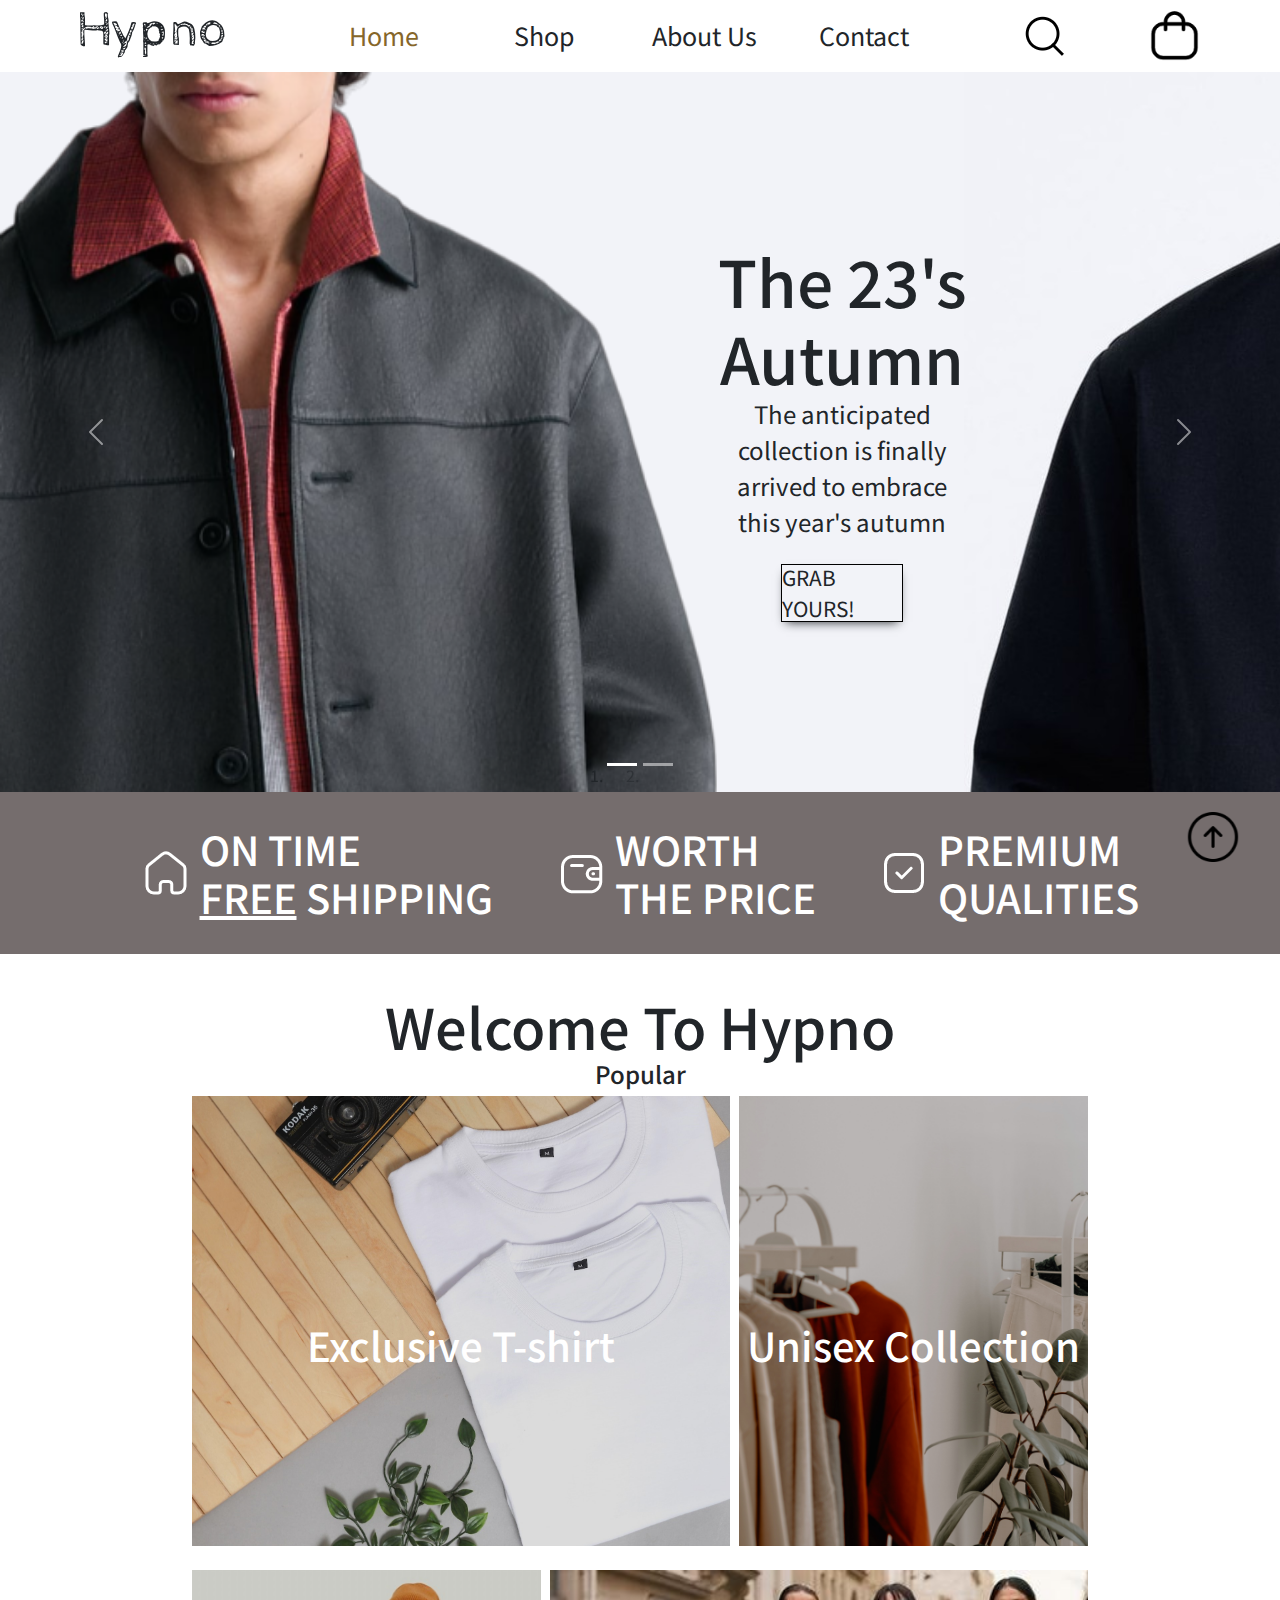
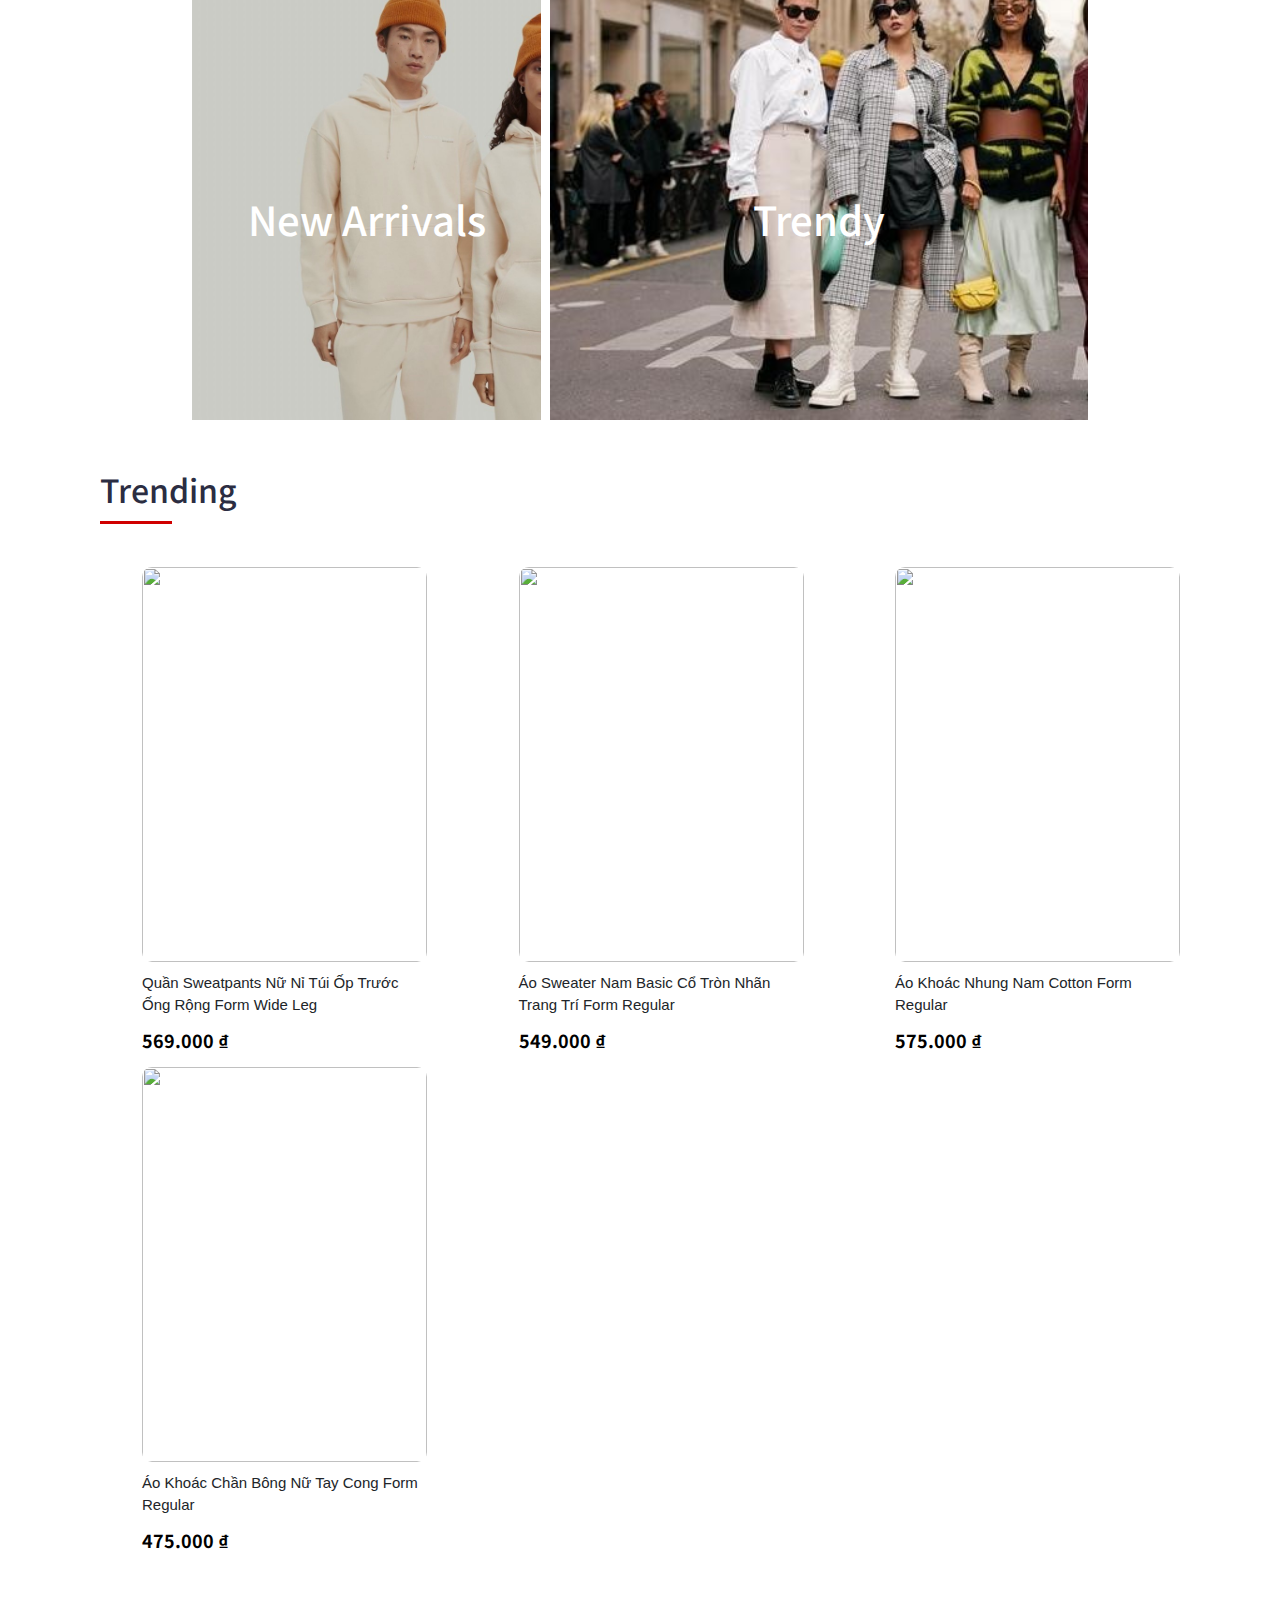
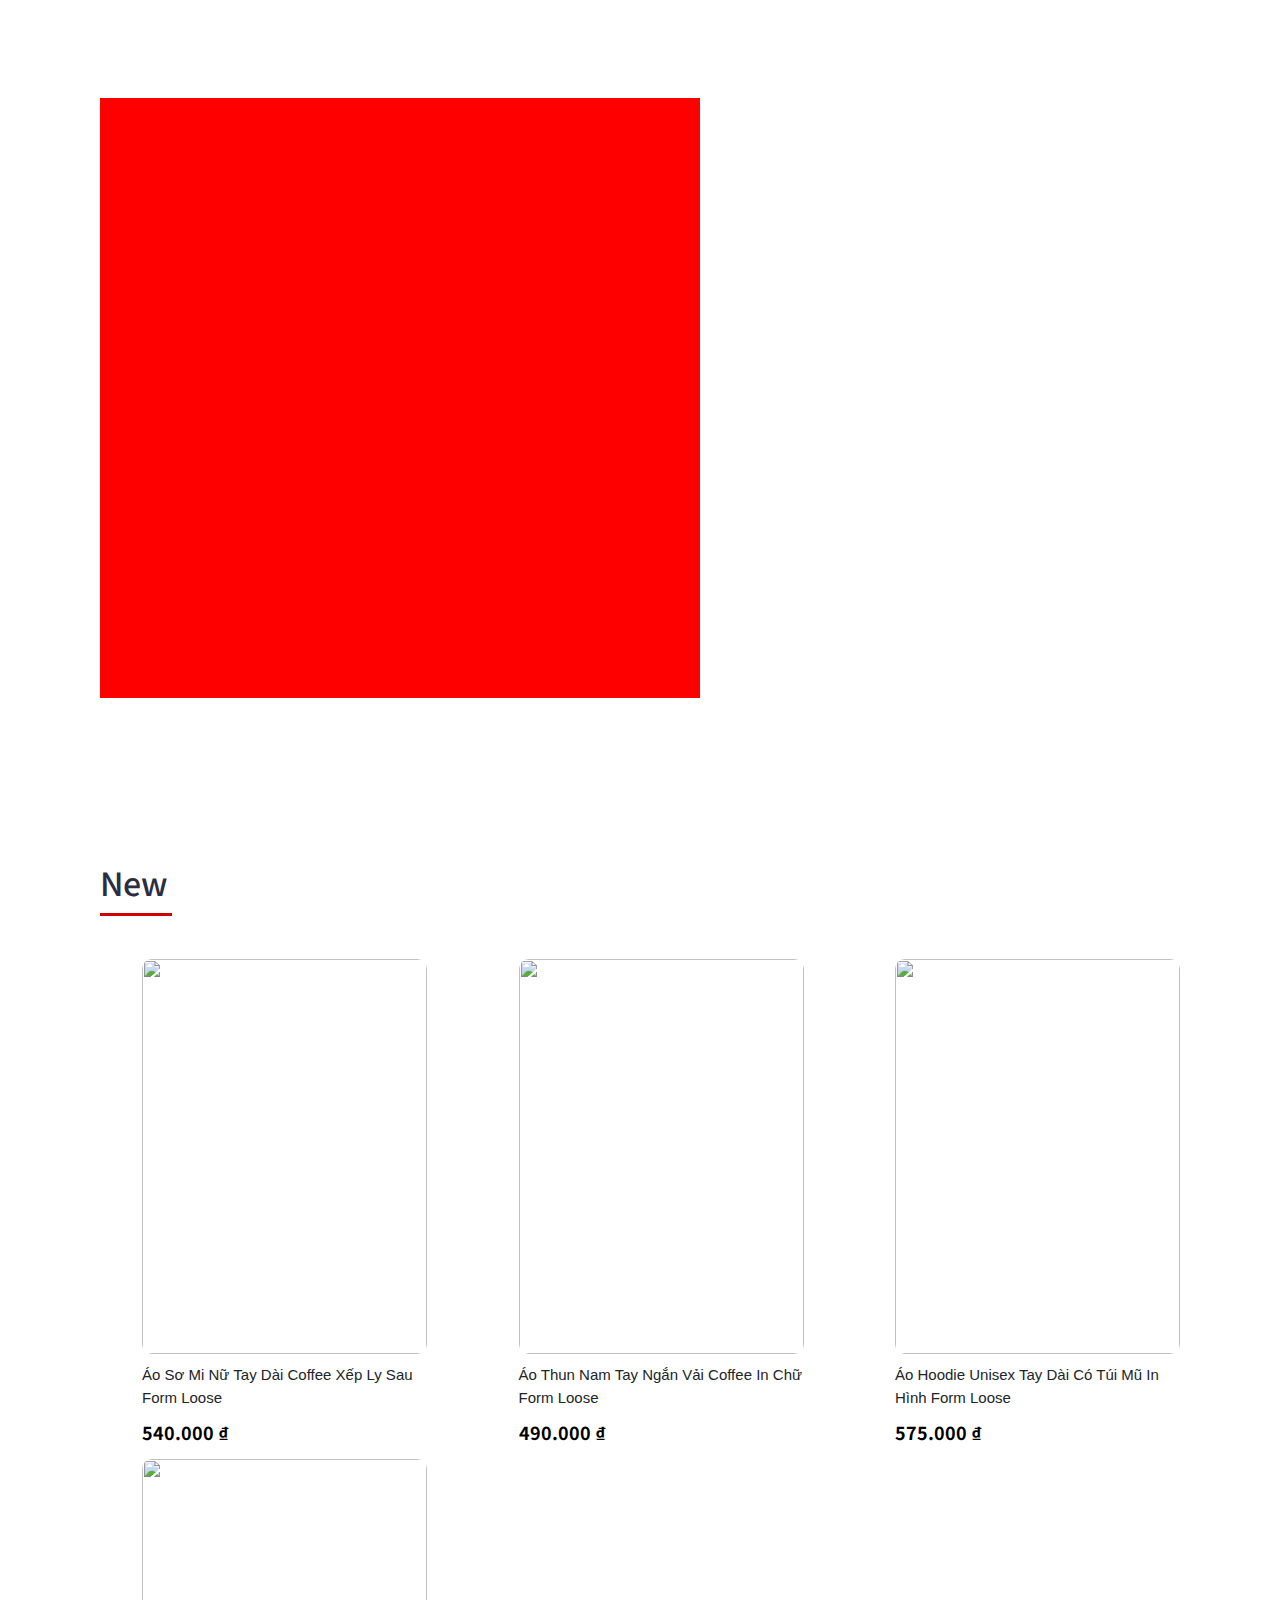
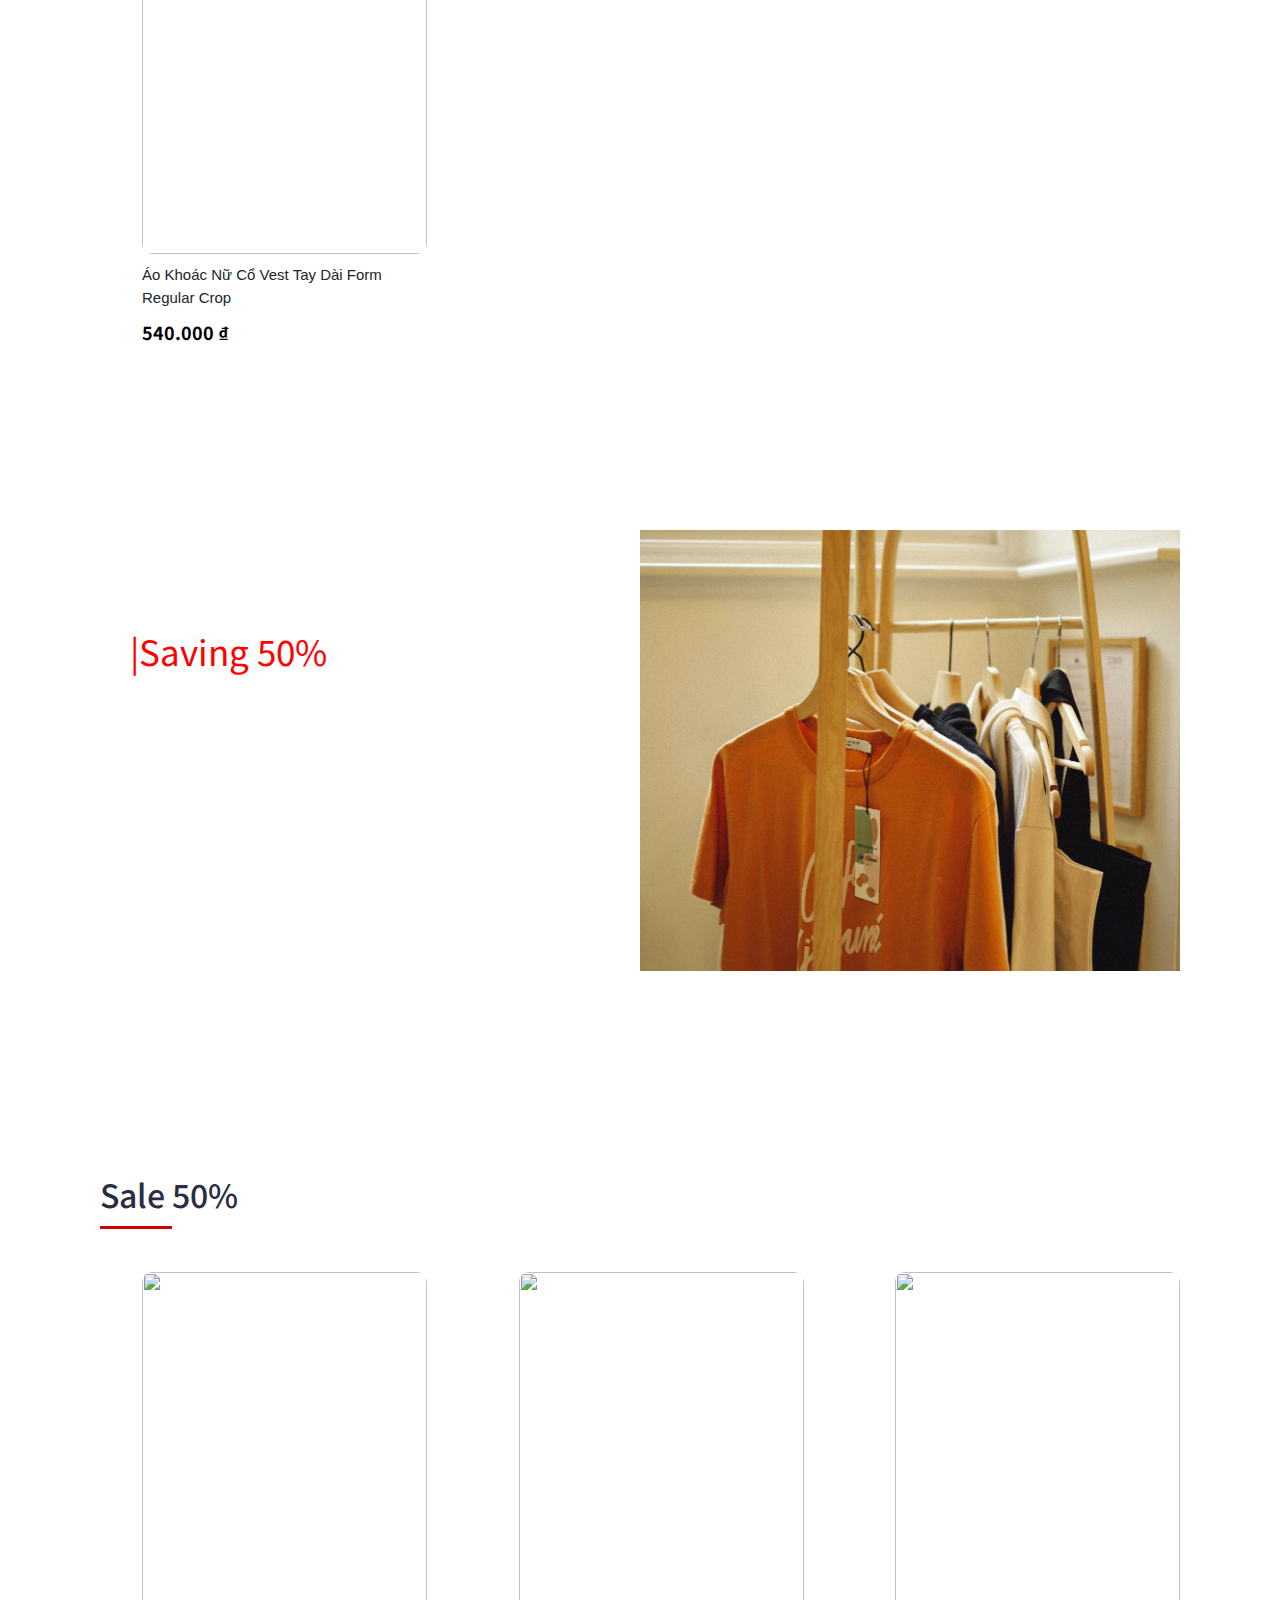
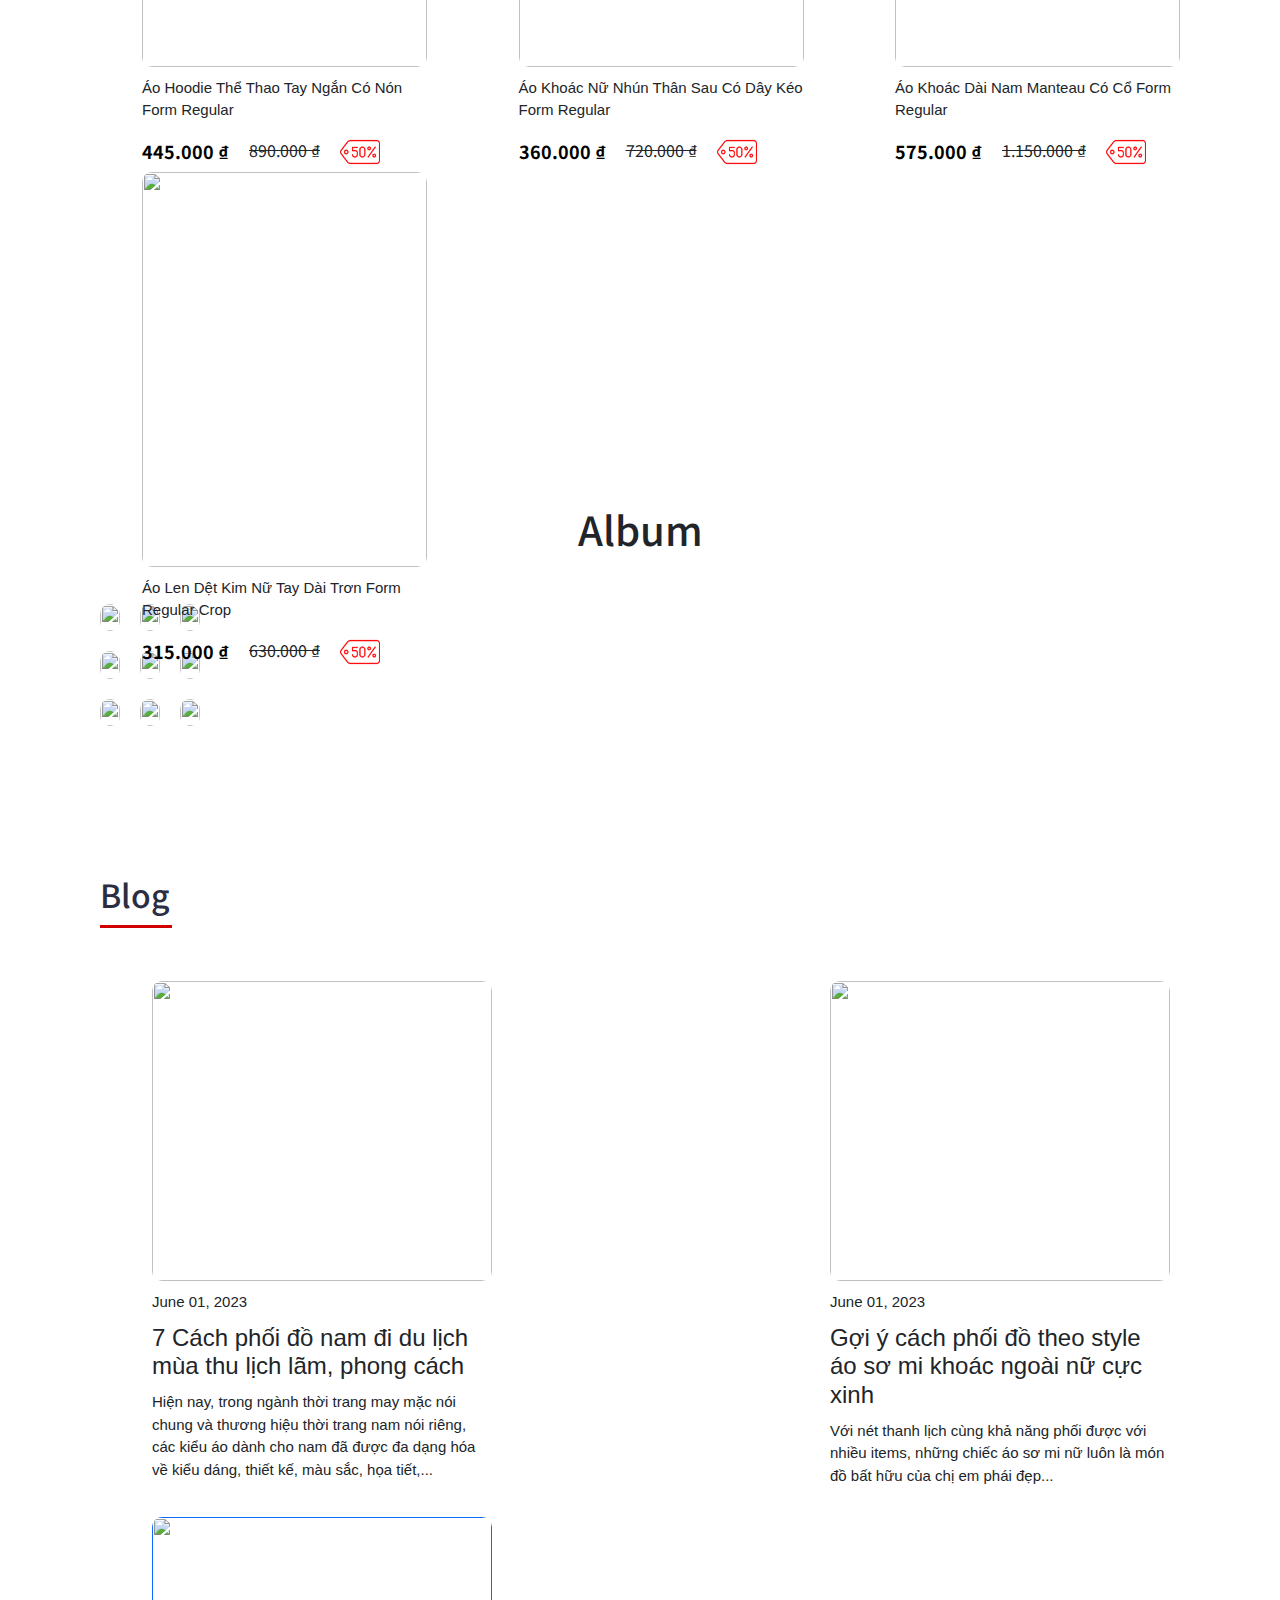
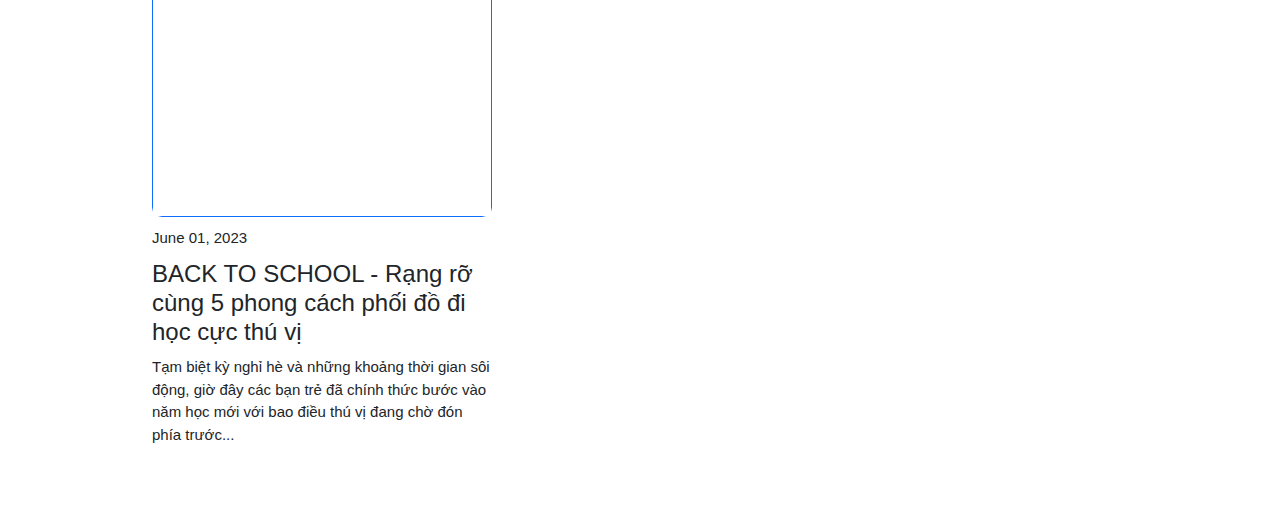
==== Trang Chủ/index.html @ 0343984b "up day 15/10/2023" ====
<!DOCTYPE html>
<html lang="en">
  <head>
    <meta charset="UTF-8" />
    <meta name="viewport" content="width=device-width, initial-scale=1.0" />
    <title>NIKE STORE</title>
    <link rel="stylesheet" href="./style1.css" />
    <link rel="shortcut icon" href="/Image/nike.png" type="image/x-icon" />
    <link
      href="https://cdn.jsdelivr.net/npm/bootstrap@5.2.1/dist/css/bootstrap.min.css"
      rel="stylesheet"
      integrity="sha384-iYQeCzEYFbKjA/T2uDLTpkwGzCiq6soy8tYaI1GyVh/UjpbCx/TYkiZhlZB6+fzT"
      crossorigin="anonymous"
    />
    <link
      rel="stylesheet"
      href="https://cdn.jsdelivr.net/npm/bootstrap@5.3.2/dist/css/bootstrap.min.css"
    />
    <script src="https://cdn.jsdelivr.net/npm/bootstrap@5.3.2/dist/js/bootstrap.bundle.min.js"></script>
    <link
      rel="stylesheet"
      href="https://cdn.jsdelivr.net/npm/purecss@3.0.0/build/base-min.css"
    />
    <link rel="stylesheet" href="/index.css" />
  </head>
  <body>
    <header>
      <h1 id="logo">Hypno</h1>
      <nav>
        <div style="color: rgb(134, 102, 42)">Home</div>
        <div>
          <p>Shop <i class="fa-solid fa-chevron-down"></i></p>
          <ul>
            <li>New Arrivals</li>
            <li>Best Sellers</li>
          </ul>
        </div>
        <div>
          <p>About Us <i class="fa-solid fa-chevron-down"></i></p>
          <ul>
            <li>FAQ</li>
            <li>Blogs</li>
          </ul>
        </div>
        <div id="contact">Contact</div>
      </nav>
      <div id="search">
        <img src="/assets/Search.png" id="search_icon" />
        <input type="search" id="search_bar" placeholder="Sweater" />
      </div>
      <img src="/assets/Bag.png" id="cart" />
    </header>
    <!-- B   A   N   N   E   R   1 -->
    <section id="banner1">
      <div id="carouselId" class="carousel slide" data-bs-ride="carousel">
        <ol class="carousel-indicators">
          <li
            data-bs-target="#carouselId"
            data-bs-slide-to="0"
            class="active"
            aria-current="true"
            aria-label="First slide"
          ></li>
          <li
            data-bs-target="#carouselId"
            data-bs-slide-to="1"
            aria-label="Second slide"
          ></li>
        </ol>
        <div class="carousel-inner" role="listbox">
          <div class="carousel-item active">
            <main id="page1">
              <img src="/assets/4416301800_2_1_1.png" id="pic1" />
              <div>
                <h1>The 23's Autumn</h1>
                <p>
                  The anticipated collection is finally arrived to embrace this
                  year's autumn
                </p>
                <br />
                <div id="btn_page1">GRAB YOURS!</div>
              </div>
              <img src="/assets/8281845401_2_1_1.jpg" id="pic2" />
            </main>
          </div>
          <div class="carousel-item">
            <main id="page2">
              <div>
                <h1>Grab Life by The Shirt!</h1>
                <p>
                  A stylish and comfortable collection, perfect for any
                  occasion.
                </p>
                <button id="btn_page2">Learn More</button>
              </div>
            </main>
          </div>
        </div>
        <button
          class="carousel-control-prev"
          type="button"
          data-bs-target="#carouselId"
          data-bs-slide="prev"
        >
          <span class="carousel-control-prev-icon" aria-hidden="true"></span>
          <span class="visually-hidden">Previous</span>
        </button>
        <button
          class="carousel-control-next"
          type="button"
          data-bs-target="#carouselId"
          data-bs-slide="next"
        >
          <span class="carousel-control-next-icon" aria-hidden="true"></span>
          <span class="visually-hidden">Next</span>
        </button>
      </div>
    </section>
    <!-- B   A   N   N   E   R   2 -->
    <section id="banner2">
      <div>
        <img src="/assets/Home.png" />
        <h1>
          ON TIME <br />
          <strong>FREE</strong> SHIPPING
        </h1>
      </div>
      <div>
        <img src="/assets/Wallet.png" />
        <h1>
          WORTH <br />
          THE PRICE
        </h1>
      </div>
      <div>
        <img src="/assets/Tick Square.png" />
        <h1>
          PREMIUM <br />
          QUALITIES
        </h1>
      </div>
    </section>
    <!-- B   A   N   N   E   R   3 -->
    <section id="banner3">
      <h1>Welcome To Hypno</h1>
      <h6>Popular</h6>
      <main id="top_banner3">
        <div id="tshirt" class="category">
          <h2>Exclusive T-shirt</h2>
          <div class="sub_content">
            <p>
              Discount up to 40% <br />
              21/9 - 1/10
            </p>
          </div>
        </div>
        <div id="collections" class="category">
          <h2>Unisex Collection</h2>
          <div class="sub_content">
            <p>
              Discount up to 30% <br />
              21/9 - 1/10
            </p>
          </div>
        </div>
      </main>
      <br />
      <div id="bottom_banner3">
        <div id="new_arrivals" class="category">
          <h2>New Arrivals</h2>
          <div class="sub_content">
            <p>
              Discount up to 5% <br />
              21/9 - 1/10
            </p>
          </div>
        </div>
        <div id="trendy" class="category">
          <h2>Trendy</h2>
          <div class="sub_content">
            <p>
              Discount up to 10% <br />
              21/9 - 1/10
            </p>
          </div>
        </div>
      </div>
    </section>

    <div id="welcome_shop">
      <div class="trending_shop">
        <h2 style="color: #2b2d42; position: relative">Trending</h2>
        <ul class="products_trending">
          <li>
            <div class="product_item">
              <div class="product_top">
                <a href="http://"
                  ><img
                    src="https://routine.vn/media/catalog/product/cache/d0cf4470db45e8932c69fc124d711a7e/q/u/quan-nu-10f23pknw002_brown_5__1.jpg"
                    alt=""
                /></a>
                <p>Quần Sweatpants Nữ Nỉ Túi Ốp Trước Ống Rộng Form Wide Leg</p>
                <span style="color: #000000; font-size: 18px"
                  ><b>569.000 ₫</b></span
                >
              </div>
            </div>
          </li>
          <li>
            <div class="product_item">
              <div class="product_top">
                <a href="http://"
                  ><img
                    src="https://routine.vn/media/catalog/product/cache/5de180fdba0e830d350bd2803a0413e8/a/o/ao-nam-10f23swe001_blue_1__1.jpg"
                    alt=""
                /></a>
                <p>Áo Sweater Nam Basic Cổ Tròn Nhãn Trang Trí Form Regular</p>
                <span style="color: #000000; font-size: 18px"
                  ><b>549.000 ₫</b></span
                >
              </div>
            </div>
          </li>
          <li>
            <div class="product_item">
              <div class="product_top">
                <a href="http://"
                  ><img
                    src="https://routine.vn/media/catalog/product/cache/5de180fdba0e830d350bd2803a0413e8/1/0/10f21jac022-whitesand-1_5.jpg"
                    alt=""
                /></a>
                <p>Áo Khoác Nhung Nam Cotton Form Regular</p>
                <span style="color: #000000; font-size: 18px"
                  ><b>575.000 ₫</b></span
                >
              </div>
            </div>
          </li>
          <li>
            <div class="product_item">
              <div class="product_top">
                <a href="http://"
                  ><img
                    src="https://routine.vn/media/catalog/product/cache/5de180fdba0e830d350bd2803a0413e8/l/i/liqui0913_4.jpg"
                    alt=""
                /></a>
                <p>Áo Khoác Chần Bông Nữ Tay Cong Form Regular</p>
                <span style="color: #000000; font-size: 18px"
                  ><b>475.000 ₫</b></span
                >
              </div>
            </div>
          </li>
        </ul>
      </div>
    </div>
    <div id="about_us">
      <div class="header__background">
        <div
          class="img__left header"
          style="background-color: red; padding: 50px 50px"
        >
          <img
            class="animationTop delay-6"
            src="/Image/t-shirt-34481_1920.png"
            alt=""
            width="500"
            height="500"
          />
        </div>
        <div class="text__right header">
          <p
            class="title__sub animationTop delay-2"
            style="color: #232d3f; font-size: 25px"
          >
            About Us
          </p>
          <h1 class="animationTop delay-3">You Need We Have "</h1>
          <p style="font-size: 18px" class="animationTop delay-4">
            We strive to exceed our customers’ expectations by providing
            high-quality products and exceptional customer service. With
            dedication to delivering excellence in quality and customer
            satisfaction, our commitment has earned us a reputation as a trusted
            partner in the industry.
          </p>
          <a
            href="https://www.nike.com/vn/"
            class="btn-style-one animationTop delay-5"
            >View Shop</a
          >
        </div>
      </div>
    </div>
    <div id="new_shop">
      <div class="new__shop" style="padding-top: 50px">
        <h2 style="color: #2b2d42; position: relative">New</h2>
        <ul class="products_trending">
          <li>
            <div class="product_item">
              <div class="product_top">
                <a href="http://"
                  ><img
                    src="https://routine.vn/media/catalog/product/cache/5de180fdba0e830d350bd2803a0413e8/1/0/10s23shlw024_black_1_.jpg"
                    alt=""
                /></a>
                <p>Áo Sơ Mi Nữ Tay Dài Coffee Xếp Ly Sau Form Loose</p>
                <span style="color: #000000; font-size: 18px"
                  ><b>540.000 ₫</b></span
                >
                <!-- <h4 class="icon__new">PAT</h4> -->
              </div>
            </div>
          </li>
          <li>
            <div class="product_item">
              <div class="product_top">
                <a href="http://"
                  ><img
                    src="https://routine.vn/media/catalog/product/cache/5de180fdba0e830d350bd2803a0413e8/1/0/10s23tss062-ao-thun_2__3.jpg"
                    alt=""
                /></a>
                <p>Áo Thun Nam Tay Ngắn Vải Coffee In Chữ Form Loose</p>
                <span style="color: #000000; font-size: 18px"
                  ><b>490.000 ₫</b></span
                >
              </div>
            </div>
          </li>
          <li>
            <div class="product_item">
              <div class="product_top">
                <a href="http://"
                  ><img
                    src="https://routine.vn/media/catalog/product/cache/5de180fdba0e830d350bd2803a0413e8/a/o/ao-unisex-10f23hodu003_brown_1__2.jpg"
                    alt=""
                /></a>
                <p>Áo Hoodie Unisex Tay Dài Có Túi Mũ In Hình Form Loose</p>
                <span style="color: #000000; font-size: 18px"
                  ><b>575.000 ₫</b></span
                >
              </div>
            </div>
          </li>
          <li>
            <div class="product_item">
              <div class="product_top">
                <a href="http://"
                  ><img
                    src="https://routine.vn/media/catalog/product/cache/5de180fdba0e830d350bd2803a0413e8/1/0/10f22jacw012_beige-ao-khoac-nu_1__2.jpg"
                    alt=""
                /></a>
                <p>Áo Khoác Nữ Cổ Vest Tay Dài Form Regular Crop</p>
                <span style="color: #000000; font-size: 18px"
                  ><b>540.000 ₫</b></span
                >
              </div>
            </div>
          </li>
        </ul>
      </div>
    </div>
    <div id="footer_sale">
      <div class="header__background">
        <div style="padding: 30px 30px" class="text__right header">
          <p style="color: red; font-size: 35px">|Saving 50%</p>
          <h1
            class="animationTop delay-3"
            style="font-size: 50px; padding: 15px 0"
          >
            All Online Store
          </h1>
          <p style="font-size: 18px" class="animationTop delay-4">
            OFFER AVAILABLE ALL SHOES & PRODUCTS
          </p>
          <a
            href="https://www.nike.com/vn/"
            class="btn-style-one animationTop delay-5"
            style="border-radius: 0"
            >Buy Now</a
          >
        </div>
        <div class="img__left__sale header"></div>
      </div>
    </div>
    <div id="sale_shop">
      <div class="sale__shop" style="padding-top: 50px">
        <h2 style="color: #2b2d42; position: relative">Sale 50%</h2>
        <ul class="products_trending">
          <li>
            <div class="product_item">
              <div class="product_top">
                <a href="http://"
                  ><img
                    src="https://routine.vn/media/catalog/product/cache/5de180fdba0e830d350bd2803a0413e8/1/0/10f21hoda001_2__2.jpg"
                    alt=""
                /></a>
                <p>Áo Hoodie Thể Thao Tay Ngắn Có Nón Form Regular</p>
                <div class="sale_icon" style="display: flex">
                  <span
                    style="
                      color: #000000;
                      font-size: 18px;
                      padding-right: 20px;
                      padding-top: 6px;
                    "
                    ><b>445.000 ₫</b></span
                  >
                  <span
                    style="
                      text-decoration: line-through;
                      padding-top: 6px;
                      padding-right: 20px;
                    "
                    >890.000 ₫</span
                  >
                  <img
                    src="/Image/50-percent.png"
                    style="width: 40px; height: 40px"
                    alt=""
                  />
                </div>
              </div>
            </div>
          </li>
          <li>
            <div class="product_item">
              <div class="product_top">
                <a href="http://"
                  ><img
                    src="https://routine.vn/media/catalog/product/cache/5de180fdba0e830d350bd2803a0413e8/1/0/10f21jacw017_-_black-4_1.jpg"
                    alt=""
                /></a>
                <p>Áo Khoác Nữ Nhún Thân Sau Có Dây Kéo Form Regular</p>
                <div class="sale_icon" style="display: flex">
                  <span
                    style="
                      color: #000000;
                      font-size: 18px;
                      padding-right: 20px;
                      padding-top: 6px;
                    "
                    ><b>360.000 ₫</b></span
                  >
                  <span
                    style="
                      text-decoration: line-through;
                      padding-top: 6px;
                      padding-right: 20px;
                    "
                    >720.000 ₫</span
                  >
                  <img
                    src="/Image/50-percent.png"
                    style="width: 40px; height: 40px"
                    alt=""
                  />
                </div>
              </div>
            </div>
          </li>
          <li>
            <div class="product_item">
              <div class="product_top">
                <a href="http://"
                  ><img
                    src="https://routine.vn/media/catalog/product/cache/5de180fdba0e830d350bd2803a0413e8/1/0/10f21jac006-3_1.jpg"
                    alt=""
                /></a>
                <p>Áo Khoác Dài Nam Manteau Có Cổ Form Regular</p>
                <div class="sale_icon" style="display: flex">
                  <span
                    style="
                      color: #000000;
                      font-size: 18px;
                      padding-right: 20px;
                      padding-top: 6px;
                    "
                    ><b>575.000 ₫</b></span
                  >
                  <span
                    style="
                      text-decoration: line-through;
                      padding-top: 6px;
                      padding-right: 20px;
                    "
                    >1.150.000 ₫</span
                  >
                  <img
                    src="/Image/50-percent.png"
                    style="width: 40px; height: 40px"
                    alt=""
                  />
                </div>
              </div>
            </div>
          </li>
          <li>
            <div class="product_item">
              <div class="product_top">
                <a href="http://"
                  ><img
                    src="https://routine.vn/media/catalog/product/cache/5de180fdba0e830d350bd2803a0413e8/a/o/ao-len-nu-10f22kniw010_pink_3_1_3.jpg"
                    alt=""
                /></a>
                <p>Áo Len Dệt Kim Nữ Tay Dài Trơn Form Regular Crop</p>
                <div class="sale_icon" style="display: flex">
                  <span
                    style="
                      color: #000000;
                      font-size: 18px;
                      padding-right: 20px;
                      padding-top: 6px;
                    "
                    ><b>315.000 ₫</b></span
                  >
                  <span
                    style="
                      text-decoration: line-through;
                      padding-top: 6px;
                      padding-right: 20px;
                    "
                    >630.000 ₫</span
                  >
                  <img
                    src="/Image/50-percent.png"
                    style="width: 40px; height: 40px"
                    alt=""
                  />
                </div>
              </div>
            </div>
          </li>
        </ul>
      </div>
    </div>
    <div id="ig_shop">
      <div class="ig__shop"></div>
      <h1 style="text-align: center; margin-bottom: 50px">Album</h1>
      <div class="photo-gallery">
        <div class="column">
          <div class="photo">
            <img
              src="https://images.pexels.com/photos/4015706/pexels-photo-4015706.jpeg?auto=compress&cs=tinysrgb&w=600"
              alt=""
            />
          </div>
          <div class="photo">
            <img
              src="https://images.pexels.com/photos/6995865/pexels-photo-6995865.jpeg?auto=compress&cs=tinysrgb&w=600"
              alt=""
            />
          </div>
          <div class="photo">
            <img
              src="https://images.pexels.com/photos/1261422/pexels-photo-1261422.jpeg?auto=compress&cs=tinysrgb&w=600"
              alt=""
            />
          </div>
        </div>

        <div class="column">
          <div class="photo">
            <img
              src="https://images.pexels.com/photos/16033361/pexels-photo-16033361/free-photo-of-th-i-trang-dan-ong-canh-d-ng-nong-thon.jpeg?auto=compress&cs=tinysrgb&w=600"
              alt=""
            />
          </div>
          <div class="photo">
            <img
              src="https://images.pexels.com/photos/18596934/pexels-photo-18596934/free-photo-of-dan-ba-tr-anh-sang-m-t-tr-i-d-p.jpeg?auto=compress&cs=tinysrgb&w=600"
              alt=""
            />
          </div>
          <div class="photo">
            <img
              src="https://images.pexels.com/photos/2099205/pexels-photo-2099205.jpeg?auto=compress&cs=tinysrgb&w=600"
              alt=""
            />
          </div>
        </div>

        <div class="column">
          <div class="photo">
            <img
              src="https://images.pexels.com/photos/3657429/pexels-photo-3657429.jpeg?auto=compress&cs=tinysrgb&w=600"
              alt=""
            />
          </div>
          <div class="photo">
            <img
              src="https://images.pexels.com/photos/18523128/pexels-photo-18523128/free-photo-of-dan-ba-tr-d-i-m-t-gi-n-d.jpeg?auto=compress&cs=tinysrgb&w=600"
              alt=""
            />
          </div>
          <div class="photo">
            <img
              src="https://images.pexels.com/photos/17776480/pexels-photo-17776480/free-photo-of-dan-ong-xe-h-i-d-ng-chan-dung.jpeg?auto=compress&cs=tinysrgb&w=600"
              alt=""
            />
          </div>
        </div>
      </div>
    </div>
    <div id="blog_shop">
      <div class="blog_shop" style="padding-top: 50px">
        <h2 style="color: #2b2d42; position: relative">Blog</h2>
        <ul class="products_trending">
          <li>
            <div class="product_item_blog">
              <div class="product_top">
                <a
                  href="https://routine.vn/media/magefan_blog/cach-phoi-do-du-lich-mua-thu-nam_1.jpg"
                  ><img
                    src="https://routine.vn/media/magefan_blog/cach-phoi-do-du-lich-mua-thu-nam_1.jpg"
                    alt=""
                /></a>
                <p>June 01, 2023</p>
                <h4>
                  7 Cách phối đồ nam đi du lịch mùa thu lịch lãm, phong cách
                </h4>
                <p>
                  Hiện nay, trong ngành thời trang may mặc nói chung và thương
                  hiệu thời trang nam nói riêng, các kiểu áo dành cho nam đã
                  được đa dạng hóa về kiểu dáng, thiết kế, màu sắc, họa tiết,...
                </p>
              </div>
            </div>
          </li>
          <li>
            <div class="product_item_blog">
              <div class="product_top">
                <a
                  href="https://routine.vn/media/magefan_blog/cach-phoi-do-theo-style-ao-so-mi-khoac-ngoai-nu.png"
                  ><img
                    src="https://routine.vn/media/magefan_blog/cach-phoi-do-theo-style-ao-so-mi-khoac-ngoai-nu.png"
                    alt=""
                /></a>
                <p>June 01, 2023</p>
                <h4>
                  Gợi ý cách phối đồ theo style áo sơ mi khoác ngoài nữ cực xinh
                </h4>
                <p>
                  Với nét thanh lịch cùng khả năng phối được với nhiều items,
                  những chiếc áo sơ mi nữ luôn là món đồ bất hữu của chị em phái
                  đẹp...
                </p>
              </div>
            </div>
          </li>
          <li>
            <div class="product_item_blog">
              <div class="product_top">
                <a href=""
                  ><img
                    src="https://routine.vn/media/magefan_blog/goi-y-5-phong-cach-back-to-school-phoi-do-di-hoc-cuc-thu-vi.jpg"
                    alt=""
                /></a>
                <p>June 01, 2023</p>
                <h4>
                  BACK TO SCHOOL - Rạng rỡ cùng 5 phong cách phối đồ đi học cực
                  thú vị
                </h4>
                <p>
                  Tạm biệt kỳ nghỉ hè và những khoảng thời gian sôi động, giờ
                  đây các bạn trẻ đã chính thức bước vào năm học mới với bao
                  điều thú vị đang chờ đón phía trước...
                </p>
              </div>
            </div>
          </li>
        </ul>
      </div>
      <div id="backtop">
        <a href="#"
          ><img src="/Image/up-arrow.png" alt="" width="50" height="50"
        /></a>
      </div>
      <span class="loader"></span>
    </div>
  </body>
</html>
---- Trang Chủ/style1.css ----
@import url("https:fonts.googleapis.com/css2?family=Cherry+Bomb+One&family=Cormorant+Upright:wght@300;400;500;600;700&family=Noto+Sans+JP:wght@400;500;600;700;767;800;900&display=swap");
* {
  box-sizing: border-box;
  margin: 0;
  padding: 0;
  font-family: "Cherry Bomb One", cursive;
  font-family: "Cormorant Upright", serif;
  font-family: "Noto Sans JP", sans-serif;
}
html {
  scroll-behavior: smooth;
}
#backtop {
  position: fixed;
  width: 54px;
  height: 48px;
  bottom: 40px;
  right: 40px;
  text-decoration: none;
  text-align: center;
  border-radius: 50%;
  cursor: pointer;
  color: #000;
  display: flex;
  justify-content: center;
  z-index: 2;
}
/* #wrap {
  width: 100%;
  position: relative;
  height: 100vh;
}
.main__menu {
  display: flex;
  width: 100%;
  height: 30px;
  align-items: center;
  background-color: #fff;
  opacity: 0.9;
  padding: 45px 250px;
  z-index: 99;
} */
/* .main_menu .logo_top {
    font-size: 40px;
    font-weight: 800;
    font-family: "Segoe UI", Tahoma, Geneva, Verdana, sans-serif;
    text-decoration: none;
    color: black;
  } */
/* nav {
  flex: 1;
  text-align: right;
}
nav ul li {
  list-style: none;
  margin-left: 50px;
  display: inline-block;
}
nav ul li a {
  position: relative;
  font-size: 15px;
  text-decoration: none;
  color: black;
  font-weight: 500;
  transition: 0.6s;
  text-transform: uppercase;
} */
a::after {
  content: "";
  position: absolute;
  background-color: #ff3c78;
  height: 3px;
  width: 0;
  left: 0;
  bottom: -10px;
  transition: 0.3s;
}
/* .main__menu a:hover::after {
  width: 100%;
} */
/* .slider {
  width: 1300px;
  max-width: 100vw;
  height: 728px;
  margin: auto;
  position: relative;
}
.list {
  position: absolute;
  top: 0;
  left: 0;
  height: 100%;
  display: flex;
  width: max-content;
  transition: 1s;
}
.list img {
  width: 1300px;
  max-width: 100vw;
  height: 100%;
  object-fit: cover;
}
.buttons {
  position: absolute;
  top: 45%;
  left: 5%;
  width: 90%;
  display: flex;
  justify-content: space-between;
}
.buttons button {
  width: 50px;
  height: 50px;
  border-radius: 50%;
  background-color: #ff3c78;
  color: #fff;
  border: none;
}
.dots {
  position: absolute;
  bottom: 10px;
  color: #fff;
  left: 0;
  width: 100%;
  padding: 0;
  margin: 0;
  display: flex;
  justify-content: center;
}
.dots li {
  list-style: none;
  width: 10px;
  height: 10px;
  background-color: #fff;
  margin: 20px;
  border-radius: 20px;
}
.dots li.active {
  width: 30px;
} */
.header__background {
  position: relative;
  width: 100%;
  height: 70vh;
  display: flex;
  align-items: center;
}
.header {
  flex-basis: 50%;
  padding: 100px 50px;
}
p.title__sub::before {
  content: "";
  position: absolute;
  height: 3px;
  width: 72px;
  bottom: -15px;
  background: #d00000;
}
.img__right header img {
  width: 100px;
  height: auto;
  position: absolute;
}
.text__left h1 {
  font-size: 70px;
  padding: 50px 0;
}
.text__left p {
  font-size: 20px;
  position: relative;
}
@keyframes showtop {
  from {
    opacity: 0;
    transform: translate(0, 50px);
  }
  to {
    opacity: 1;
    transform: translate(0, 0);
  }
}
.animationTop {
  animation: showtop 0.5s ease-in-out 1 forwards;
  opacity: 0;
}
.delay-1 {
  animation-delay: 0.2s !important;
}
.delay-2 {
  animation-delay: 0.6s !important;
}
.delay-3 {
  animation-delay: 1s !important;
}
.delay-4 {
  animation-delay: 1.4s !important;
}
.delay-5 {
  animation-delay: 1.8s !important;
}
.delay-6 {
  animation-delay: 2s !important;
}
.btn-style-one {
  position: relative;
  display: inline-block;
  font-size: 17px;
  line-height: 30px;
  color: #ffffff;
  padding: 10px 30px;
  font-weight: 600;
  overflow: hidden;
  letter-spacing: 0.02em;
  background-color: #ff2222;
  list-style: none;
  text-decoration: none;
  margin-top: 25px;
  border-radius: 20px;
}

.btn-style-one:hover {
  background-color: black;
  color: #ffffff;
}
#welcome_shop,
#new_shop,
#sale_shop,
#blog_shop,
#ig_shop {
  width: 100%;
  z-index: 1;
  padding: 50px 100px;
  height: auto;
  display: block;
}
#welcome_shop h1,
#about_us h1 {
  font-size: 37px;
  padding-bottom: 5px;
  padding: 40px 0;
  font-weight: 800;
  letter-spacing: 1.5;
  font-family: Helvetica, Arial, sans-serif;
  text-align: center;
}
#welcome_shop h2::before,
#new_shop h2::before,
#sale_shop h2::before,
#blog_shop h2::before {
  content: "";
  position: absolute;
  height: 3px;
  width: 72px;
  bottom: -15px;
  background: #d00000;
}
.news_stpp {
  display: flex;
  width: 100%;
  justify-content: center;
  padding-top: 50px;
}
.product_top p,
.product_item_blog p {
  font-size: 15px;
  margin: 10px 0;
  font-family: "Segoe UI", Tahoma, Geneva, Verdana, sans-serif;
  font-weight: 400;
}
.product_item {
  width: 285px;
  height: 500px;
  position: relative;
}
.product_item_blog {
  width: 360px;
  height: auto;
  position: relative;
  transition: all 0.3s ease-in-out;
  padding: 10px 10px;
}
.product_item_blog h4 {
  font-family: "Segoe UI", Tahoma, Geneva, Verdana, sans-serif;
}
.product_item_blog img {
  width: 100%;
  height: 300px;
  z-index: 1;
  border-radius: 10px;
}
.product_item_blog:hover {
  transform: scale(1.05) translate(0);
  border-radius: 10px;
  box-shadow: 11px 11px 15px #aaaaaa, -11px -11px 15px #ffffff;
}
.product_item img {
  width: 100%;
  height: 395px;
  z-index: 1;
  border-radius: 10px;
  transition: all 0.3s ease-in-out;
}
.product_item img:hover {
  transform: scale(1.05) translate(0);
}
ul.products_trending {
  display: flex;
  flex-wrap: wrap;
  justify-content: space-between;
  padding-top: 50px;
}

ul.products_trending li {
  flex-basis: 25%;
  padding-left: 10px;
  list-style: none;
}
/* h4.icon__new {
  position: absolute;
  right: 0;
  top: 0;
  transform: rotate(270deg);
  opacity: 0.7;
  font-size: 20px;
} */

#about_us {
  width: 100%;
  z-index: 1;
  padding: 50px 100px;
  height: auto;
  display: block;
}
#footer_sale {
  width: 100%;
  z-index: 1;
  padding: 10px 100px;
  height: auto;
  display: block;
}
.img__left__sale {
  background-image: url(/Image/pexels-yelena-odintsova-14579191.jpg);
  background-position: center;
  background-size: cover;
  height: 70%;
}
#sale_shop {
  height: 100vh;
}

.ig__shop {
  max-width: 1224px;
  width: 90%;
  margin: auto;
  padding: 40px 0;
}
.photo-gallery {
  display: flex;
  gap: 20px;
}
.column {
  display: flex;
  flex-direction: column;
  gap: 20px;
}
.photo img {
  width: 100%;
  height: 100%;
  border-radius: 10px;
  object-fit: cover;
}
---- index.css ----
@import url("https://fonts.googleapis.com/css2?family=Cabin+Sketch:wght@400;700&family=Playfair+Display:ital,wght@0,400;0,500;0,600;0,700;0,800;0,900;1,400;1,500;1,600;1,700;1,800;1,900&family=Roboto:ital,wght@0,100;0,300;0,400;0,700;0,900;1,100;1,300;1,400;1,500;1,700;1,900&display=swap");
@import url("https://fonts.googleapis.com/css2?family=Cabin+Sketch:wght@400;700&family=Dancing+Script:wght@400;500;600;700&family=Playfair+Display:ital,wght@0,400;0,500;0,600;0,700;0,800;0,900;1,400;1,500;1,600;1,700;1,800;1,900&family=Roboto:ital,wght@0,100;0,300;0,400;0,700;0,900;1,100;1,300;1,400;1,500;1,700;1,900&display=swap");
* > index.css {
  box-sizing: border-box;
  margin: 0;
  padding: 0;
  text-decoration: none;
  scroll-behavior: smooth;
  list-style: none;
}
/* N   A   V   I   G   A   T   I   O   N */
h1,
p {
  margin: 0;
}
header {
  width: 100%;
  height: 8vh;
  display: flex;
  justify-content: space-evenly;
  align-items: center;
  box-shadow: 0 -15px 20px 5px black;
}
#logo {
  font-family: "Cabin Sketch", cursive;
  font-size: 50px;
  padding-bottom: 0.8%;
}
nav {
  width: 50%;
  height: 100%;
  display: flex;
  justify-content: center;
  align-items: center;
  font-size: 25px;
}
nav div {
  width: 200%;
  height: 100%;
  position: relative;
  cursor: pointer;
  display: flex;
  justify-content: space-evenly;
  align-items: center;
  z-index: 1;
}
nav div i {
  font-size: 15px;
}
nav div ul {
  position: absolute;
  line-height: 9vh;
  width: 13vw;
  font-size: 18px;
  margin: 90% 0 0 20%;
  padding-left: 10%;
  box-shadow: 0px 10px 20px -20px;
  overflow: hidden;
  transition: 0.8s ease;
  opacity: 0;
  height: 0;
  background-color: white;
}
nav div:hover ul {
  opacity: 1;
  height: auto;
}
nav div ul li:hover {
  color: rgb(165, 148, 127);
  cursor: pointer;
  z-index: 30;
}
#cart {
  height: 80%;
}
/* S   E   A   R   C   H */
#search_icon {
  height: 50%;
  cursor: pointer;
}
#search_bar {
  position: absolute;
  margin: 3.5% -10%;
  transition: opacity 0.5s ease;
  opacity: 0;
  height: 0;
  width: 0;
  border: none;
  font-size: 20px;
  background-color: rgb(199, 196, 196);
}
#search img:focus ~ #search input {
  opacity: 1;
  height: auto;
  width: auto;
}
/* B   A   N   N   E   R   1 */
/* P   A   G   E   1 */
#page1 {
  height: 80vh;
  background-color: #f2f3f8;
  display: flex;
  justify-content: space-between;
  z-index: -1;
}
#page1 img {
  height: 100%;
}
#page1 div {
  width: 100%;
  display: flex;
  flex-flow: column;
  justify-content: center;
  align-items: center;
  z-index: 0;
}
#page1 div h1 {
  text-align: center;
  width: 150%;
  font-size: 400%;
}
#page1 div p {
  font-size: 150%;
  text-align: center;
}
#btn_page1 {
  font-size: 130%;
  width: 50% !important;
  height: 8%;
  border: 1px solid rgb(0, 0, 0);
  box-shadow: 0px 5px 10px -5px;
  transition: background-color 0.3s ease;
  transition: color 0.2s ease;
}
#btn_page1:hover {
  background-color: #a06b6b;
  color: white;
  border: none;
  box-shadow: 0px 0px 20px 5px #a06b6b;
}
/* P   A   G   E   2 */
#page2 {
  display: flex;
  height: 80vh;
  align-items: center;
  background-image: url(./assets/gif.gif);
  background-repeat: no-repeat;
  background-size: cover;
}
#page2 div {
  width: 40vw;
  height: 100%;
  display: flex;
  flex-direction: column;
  justify-content: space-evenly;
  color: white;
  margin-left: 10%;
}
#page2 div h1 {
  font-size: 500%;
}
#page2 div p {
  font-size: 150%;
  padding-right: 10%;
}
#btn_page2 {
  font-size: 100%;
  width: 250px;
  height: 50px;
  cursor: pointer;
  border: 1px solid rgb(177, 137, 137);
  border-radius: 10px;
}
#btn_page2:hover {
  background-color: rgb(177, 137, 137);
}
/* B   A   N   N   E   R   2 */
#banner2 {
  display: flex;
  align-items: center;
  justify-content: center;
  gap: 5%;
  height: 18vh;
  background-color: #756d6d;
  color: white;
  font-size: x-small;
}
#banner2 div {
  display: flex;
  align-items: center;
  justify-content: space-evenly;
  gap: 10px;
}
#banner2 strong {
  font-weight: 500;
  text-decoration: underline;
}
/* B   A   N   N   E   R   3 */
#banner3 {
  margin-top: 3%;
  display: flex;
  flex-flow: column;
  align-items: center;
}
#banner3 h1 {
  text-align: center;
  font-size: 350%;
}
#banner3 h6 {
  text-align: center;
  font-size: 150%;
}
#top_banner3,
#bottom_banner3 {
  width: 70vw;
  height: 50vh;
  display: flex;
  justify-content: space-between;

  position: relative;
}
#tshirt {
  width: 60%;
  background: url(./assets/1.jpg);
  background-size: cover;
}
#collections {
  width: 39%;
  background-image: url(./assets/2.jpg);
}
#new_arrivals {
  width: 39%;
  background-image: url(./assets/3.jpg);
}
#trendy {
  width: 60%;
  background-image: url(./assets/4.jpg);
}
.category {
  background-size: cover;
  overflow: hidden;
  position: relative;
}
.category h2 {
  font-size: 40px;
  text-align: center;
  color: white;
  transition: 0.5s ease;
  margin-top: 25vh;
  width: 100%;
  position: absolute;
  z-index: 1;
}
.sub_content {
  text-align: center;
  margin-top: 50vh;
  font-size: 26px;
  transition: 0.6s ease;
  color: white;
}
.sub_content p {
  padding-top: 20vh;
  backdrop-filter: blur(10px);
  background-color: rgba(0, 0, 0, 0.233);
  height: 50vh;
}
.category:hover h2 {
  margin-top: 0vh;
  padding-top: 10vh;
}
.category:hover .sub_content {
  margin-top: 0vh;
}
/* B   A   N   N   E   R   4 */
#banner4 {
  margin-top: 3%;
}
#logo_collection h1 {
  text-align: center;
  font-style: italic;
  font-family: "Dancing Script", cursive;
  font-size: 100px;
  line-height: 60%;
  margin-right: 25%;
}
#top_banner4 {
  display: flex;
  justify-content: space-between;
}
#top_banner4 button {
  align-self: flex-end;
}
.product_top p {
  font-size: 15px;
  margin: 10px 0;
  font-family: "Segoe UI", Tahoma, Geneva, Verdana, sans-serif;
  font-weight: 400;
}
.product_item {
  width: 285px;
  height: 500px;
  position: relative;
}

.product_item img {
  width: 100%;
  height: 395px;
  border-radius: 10px;
  transition: 0.3s ease-in-out;
}
.product_item img:hover {
  transform: scale(1.05);
}
ul.products_trending {
  display: flex;
  flex-wrap: wrap;
  justify-content: space-between;
  padding-top: 50px;
}
ul.products_trending li {
  flex-basis: 25%;
  padding-left: 10px;
  list-style: none;
}
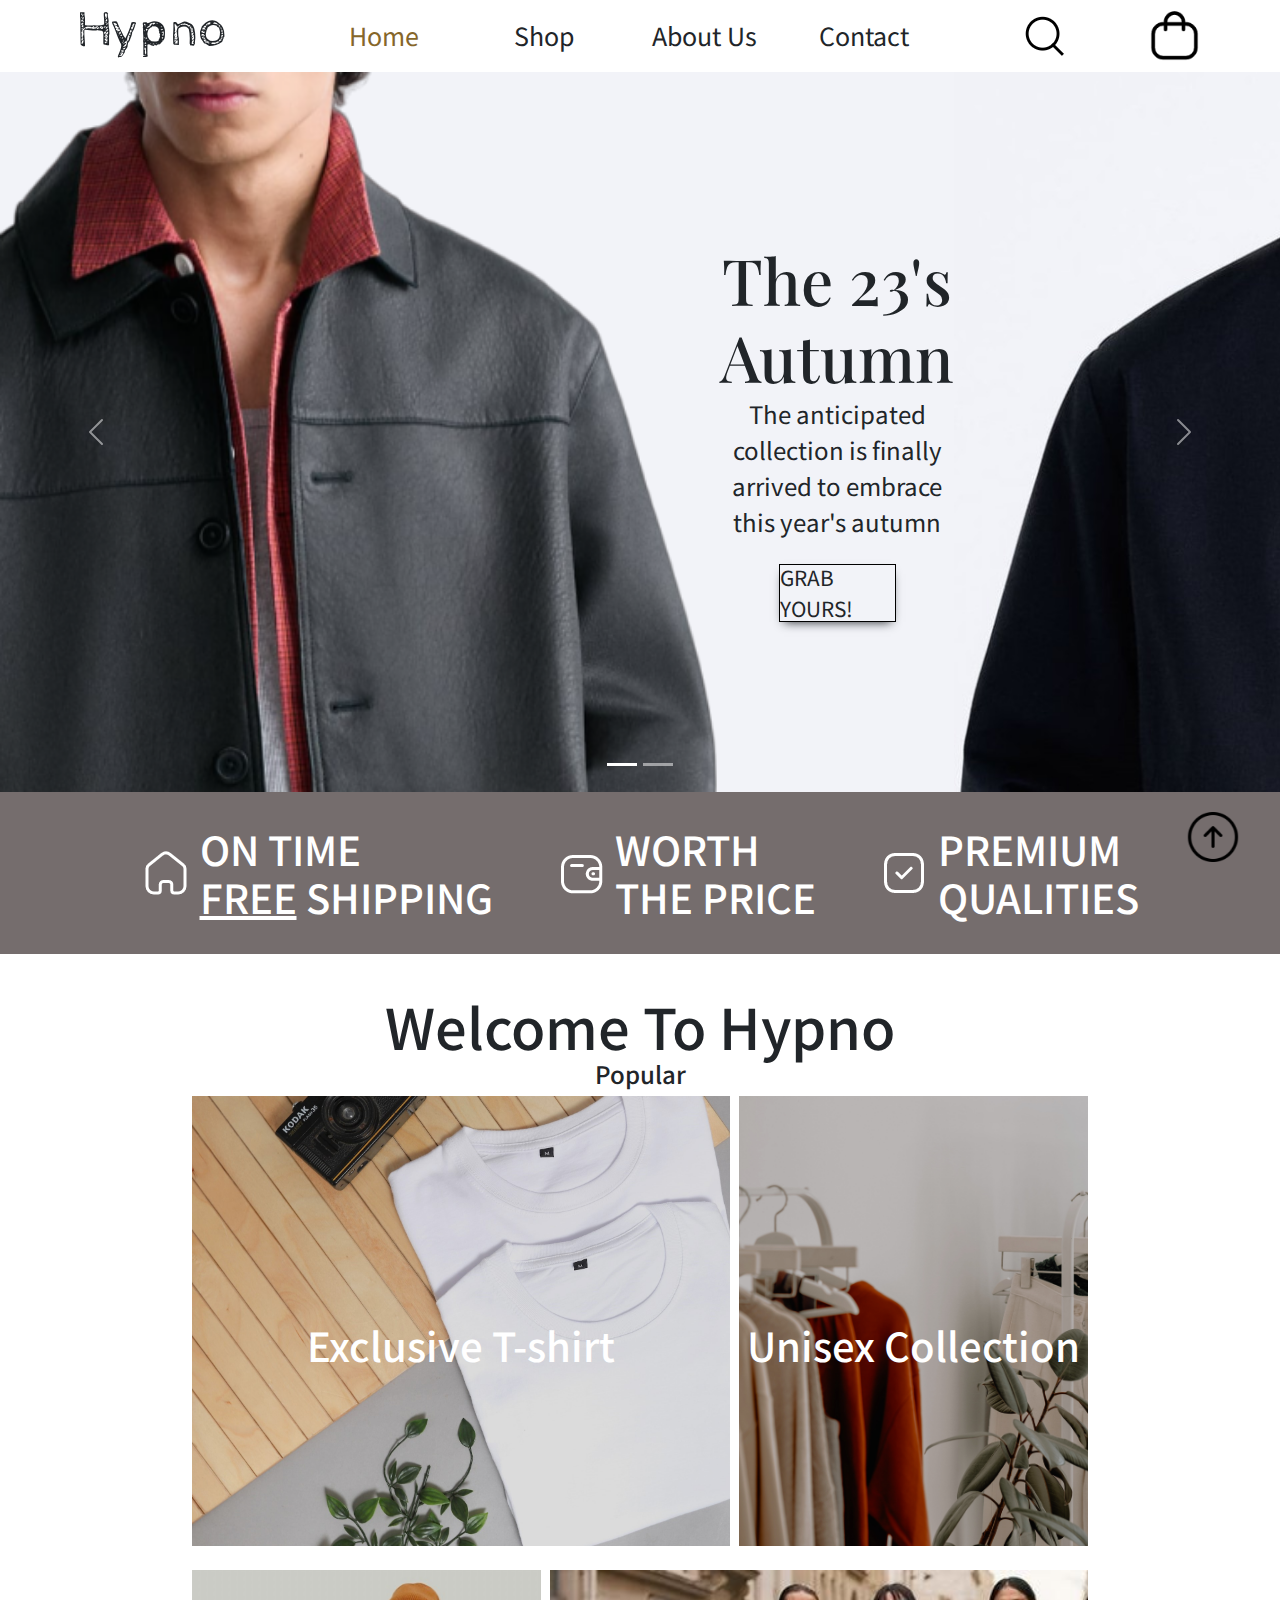
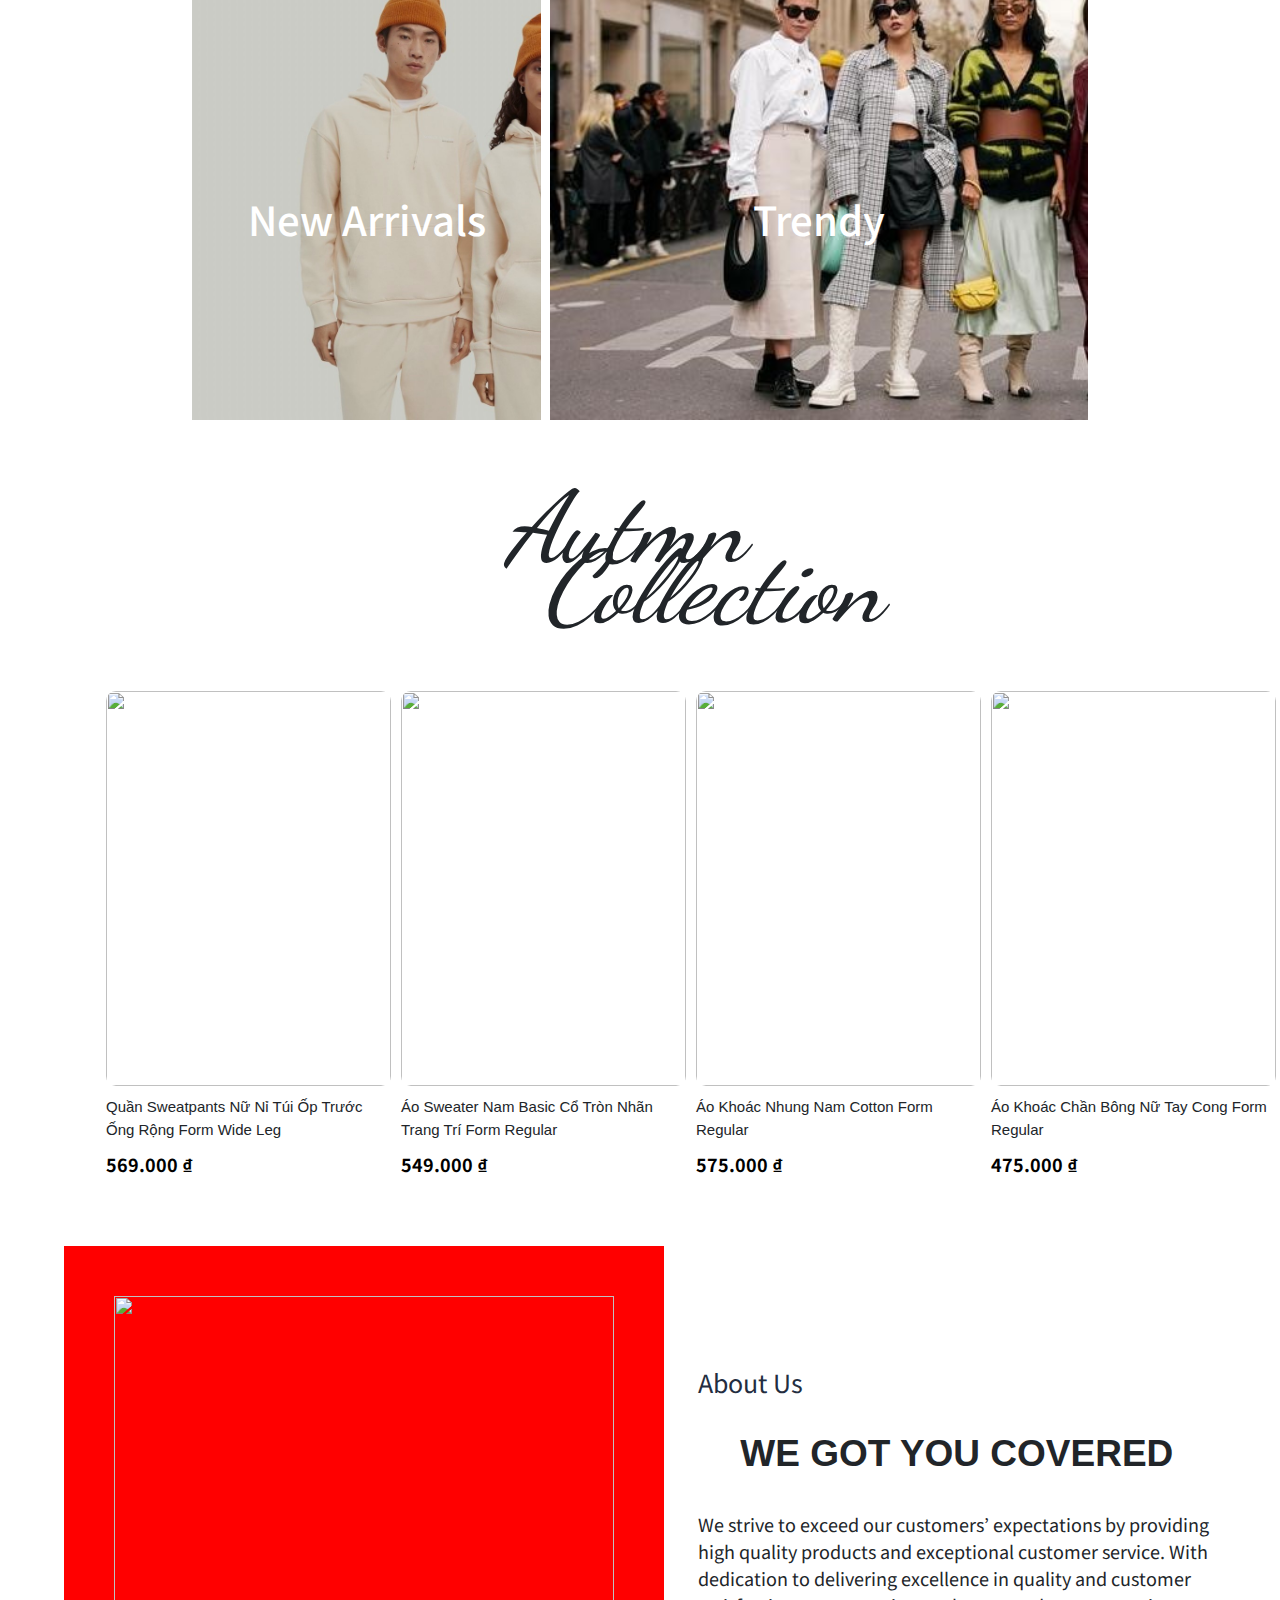
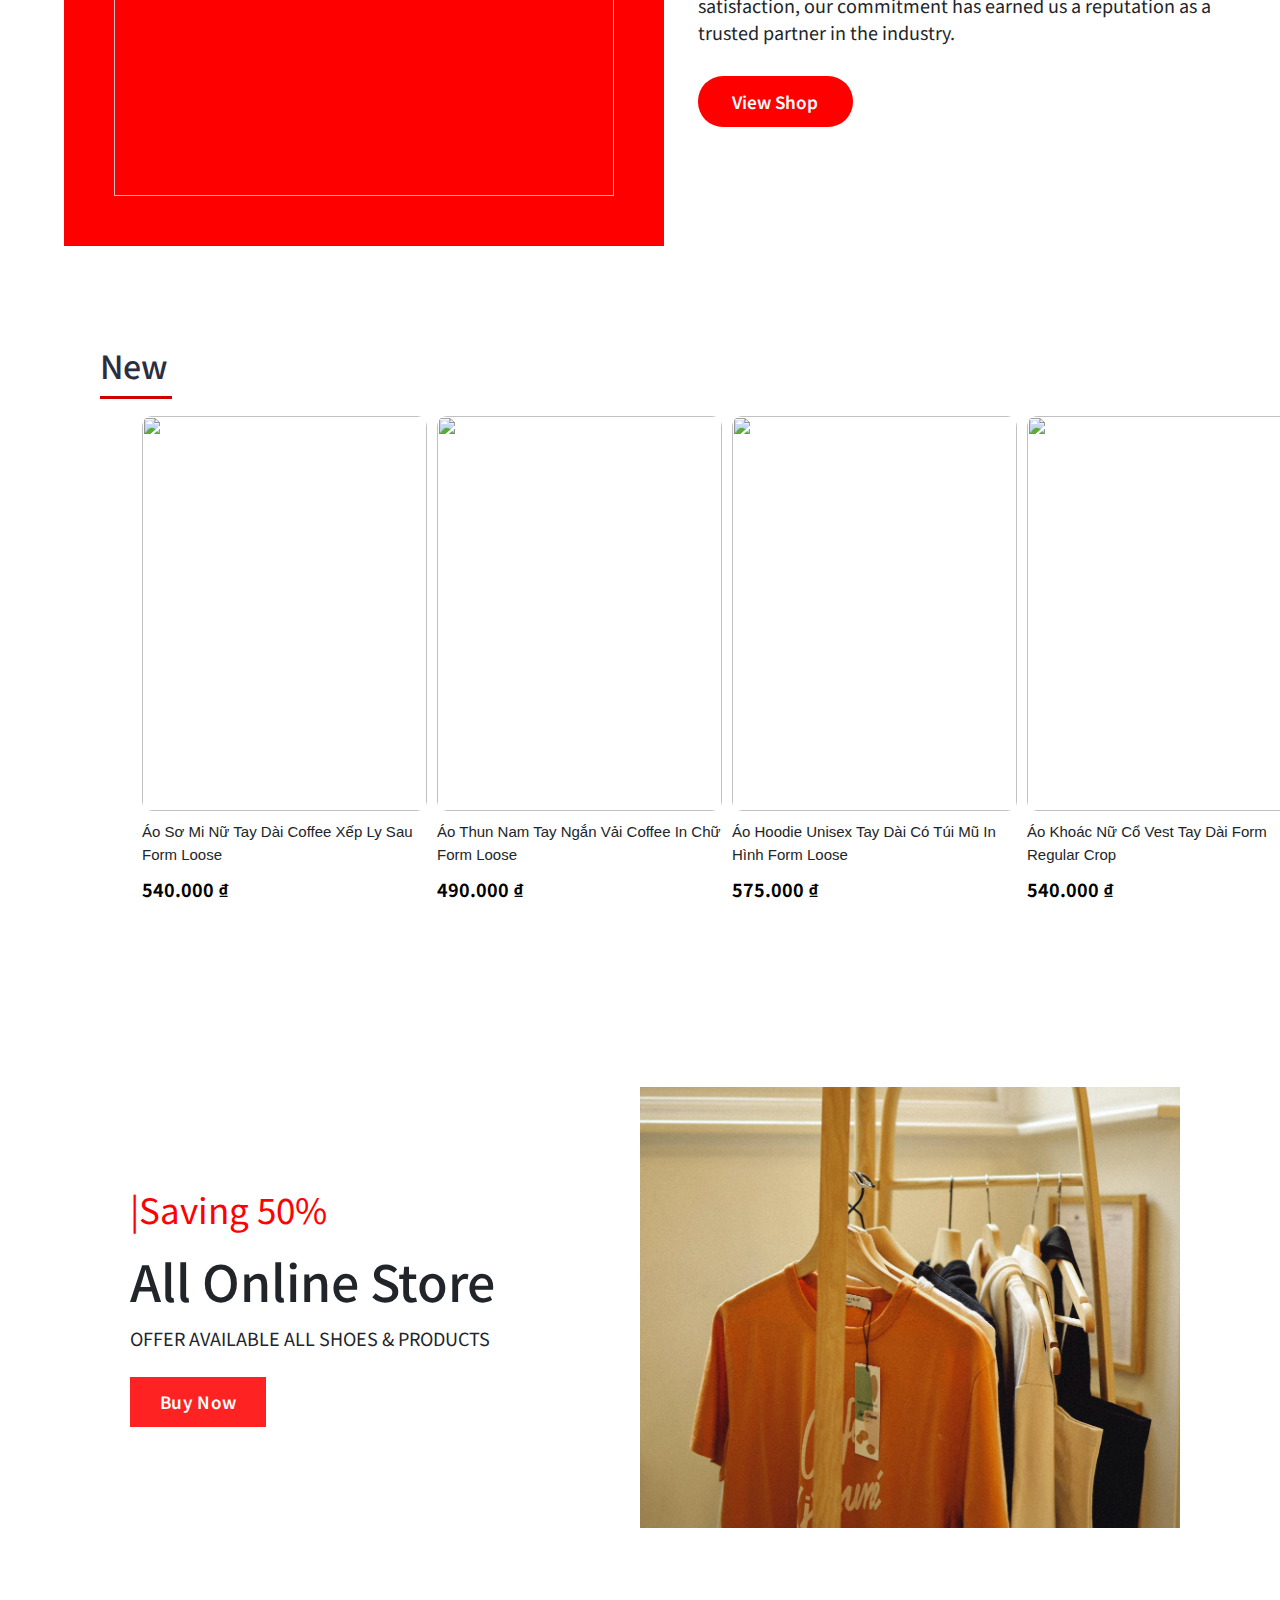
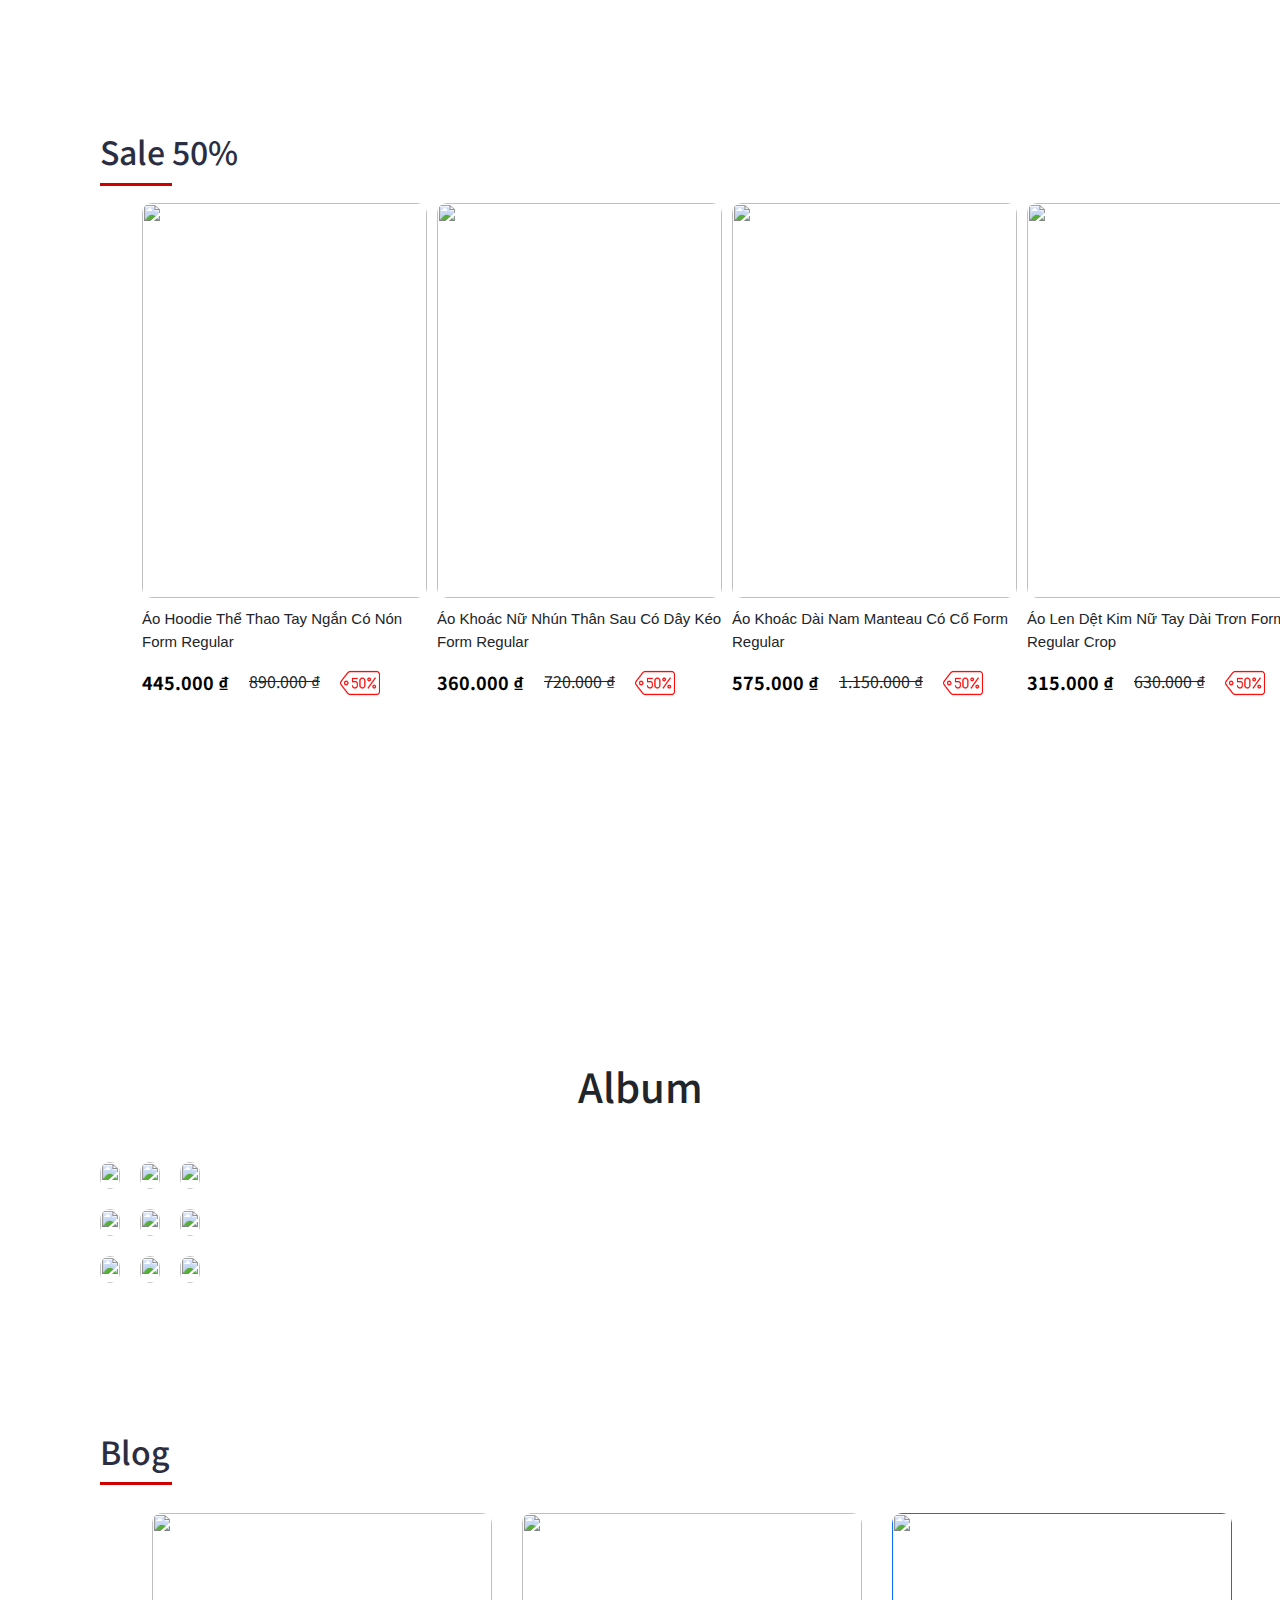
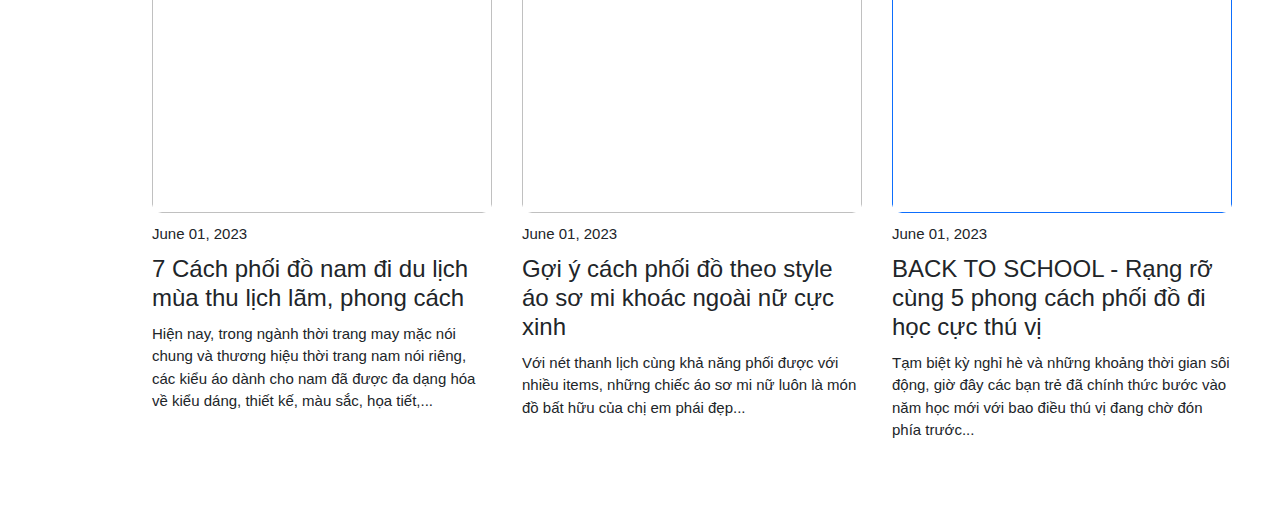
==== commit e1b3f006: "update banner 4,5 recalibrated page's width" ====
--- a/Trang Chủ/index.html
+++ b/Trang Chủ/index.html
@@ -22,6 +22,7 @@
       href="https://cdn.jsdelivr.net/npm/purecss@3.0.0/build/base-min.css"
     />
     <link rel="stylesheet" href="/index.css" />
+    <script src="./index.js"></script>
   </head>
   <body>
     <header>
@@ -186,10 +187,20 @@
         </div>
       </div>
     </section>
-
-    <div id="welcome_shop">
-      <div class="trending_shop">
-        <h2 style="color: #2b2d42; position: relative">Trending</h2>
+    <!-- B   A   N   N   E   R   4 -->
+    <section id="banner4">
+      <div id="top_banner4">
+        <aside class="slideIn left" id="l_banner4">
+          <h5>New Collection>></h5>
+        </aside>
+        <div id="logo_collection" style="justify-self: center">
+          <h1>Autmn</h1>
+          <h1 style="margin-left: 13%">Collection</h1>
+        </div>
+        <aside class="slideIn right" id="r_banner4"><h5>Learn more</h5></aside>
+        <script src="./index.js"></script>
+      </div>
+      <main>
         <ul class="products_trending">
           <li>
             <div class="product_item">
@@ -252,45 +263,30 @@
             </div>
           </li>
         </ul>
-      </div>
-    </div>
-    <div id="about_us">
-      <div class="header__background">
-        <div
-          class="img__left header"
-          style="background-color: red; padding: 50px 50px"
-        >
-          <img
-            class="animationTop delay-6"
-            src="/Image/t-shirt-34481_1920.png"
-            alt=""
-            width="500"
-            height="500"
-          />
-        </div>
-        <div class="text__right header">
-          <p
-            class="title__sub animationTop delay-2"
-            style="color: #232d3f; font-size: 25px"
-          >
-            About Us
-          </p>
-          <h1 class="animationTop delay-3">You Need We Have "</h1>
-          <p style="font-size: 18px" class="animationTop delay-4">
-            We strive to exceed our customers’ expectations by providing
-            high-quality products and exceptional customer service. With
-            dedication to delivering excellence in quality and customer
-            satisfaction, our commitment has earned us a reputation as a trusted
-            partner in the industry.
-          </p>
-          <a
-            href="https://www.nike.com/vn/"
-            class="btn-style-one animationTop delay-5"
-            >View Shop</a
-          >
-        </div>
-      </div>
-    </div>
+      </main>
+    </section>
+    <!-- B   A   N   N   E   R   5 -->
+    <section id="banner5">
+      <div
+        class="img__left header"
+        style="background-color: red; padding: 50px 50px"
+      >
+        <img src="./assets/t-shirt-34481_1920.png" width="500" height="500" />
+      </div>
+      <main>
+        <p style="color: #232d3f; font-size: 25px">About Us</p>
+        <h1>WE GOT YOU COVERED</h1>
+        <p>
+          We strive to exceed our customers’ expectations by providing
+          high quality products and exceptional customer service. With
+          dedication to delivering excellence in quality and customer
+          satisfaction, our commitment has earned us a reputation as a trusted
+          partner in the industry.
+        </p>
+        <a href="https://www.nike.com/vn/">View Shop</a>
+      </main>
+    </section>
+    <!-- B   A   N   N   E   R   6 -->
     <div id="new_shop">
       <div class="new__shop" style="padding-top: 50px">
         <h2 style="color: #2b2d42; position: relative">New</h2>
@@ -359,6 +355,7 @@
         </ul>
       </div>
     </div>
+    <!-- B   A   N   N   E   R   7 -->
     <div id="footer_sale">
       <div class="header__background">
         <div style="padding: 30px 30px" class="text__right header">
@@ -382,6 +379,7 @@
         <div class="img__left__sale header"></div>
       </div>
     </div>
+    <!-- B   A   N   N   E   R   8 -->
     <div id="sale_shop">
       <div class="sale__shop" style="padding-top: 50px">
         <h2 style="color: #2b2d42; position: relative">Sale 50%</h2>
@@ -533,6 +531,7 @@
         </ul>
       </div>
     </div>
+    <!-- B   A   N   N   E   R   9 -->
     <div id="ig_shop">
       <div class="ig__shop"></div>
       <h1 style="text-align: center; margin-bottom: 50px">Album</h1>
--- a/Trang Chủ/style1.css
+++ b/Trang Chủ/style1.css
@@ -170,7 +170,7 @@
   font-size: 20px;
   position: relative;
 }
-@keyframes showtop {
+/* @keyframes showtop {
   from {
     opacity: 0;
     transform: translate(0, 50px);
@@ -201,7 +201,7 @@
 }
 .delay-6 {
   animation-delay: 2s !important;
-}
+} */
 .btn-style-one {
   position: relative;
   display: inline-block;
@@ -247,7 +247,8 @@
 #welcome_shop h2::before,
 #new_shop h2::before,
 #sale_shop h2::before,
-#blog_shop h2::before {
+#blog_shop h2::before,
+#ig_shop h2::before {
   content: "";
   position: absolute;
   height: 3px;
@@ -306,9 +307,6 @@
 }
 ul.products_trending {
   display: flex;
-  flex-wrap: wrap;
-  justify-content: space-between;
-  padding-top: 50px;
 }
 
 ul.products_trending li {
@@ -324,14 +322,6 @@
   opacity: 0.7;
   font-size: 20px;
 } */
-
-#about_us {
-  width: 100%;
-  z-index: 1;
-  padding: 50px 100px;
-  height: auto;
-  display: block;
-}
 #footer_sale {
   width: 100%;
   z-index: 1;
--- a/index.css
+++ b/index.css
@@ -1,12 +1,15 @@
 @import url("https://fonts.googleapis.com/css2?family=Cabin+Sketch:wght@400;700&family=Playfair+Display:ital,wght@0,400;0,500;0,600;0,700;0,800;0,900;1,400;1,500;1,600;1,700;1,800;1,900&family=Roboto:ital,wght@0,100;0,300;0,400;0,700;0,900;1,100;1,300;1,400;1,500;1,700;1,900&display=swap");
 @import url("https://fonts.googleapis.com/css2?family=Cabin+Sketch:wght@400;700&family=Dancing+Script:wght@400;500;600;700&family=Playfair+Display:ital,wght@0,400;0,500;0,600;0,700;0,800;0,900;1,400;1,500;1,600;1,700;1,800;1,900&family=Roboto:ital,wght@0,100;0,300;0,400;0,700;0,900;1,100;1,300;1,400;1,500;1,700;1,900&display=swap");
-* > index.css {
+* {
   box-sizing: border-box;
   margin: 0;
   padding: 0;
   text-decoration: none;
   scroll-behavior: smooth;
   list-style: none;
+}
+a {
+  text-decoration: none;
 }
 /* N   A   V   I   G   A   T   I   O   N */
 h1,
@@ -94,7 +97,19 @@
   height: auto;
   width: auto;
 }
+/* B   O   D   Y */
+body {
+  display: flex;
+  justify-content: center;
+  flex-wrap: wrap;
+}
+section {
+  width: 90vw;
+}
 /* B   A   N   N   E   R   1 */
+#banner1 {
+  width: 100vw;
+}
 /* P   A   G   E   1 */
 #page1 {
   height: 80vh;
@@ -117,7 +132,8 @@
 #page1 div h1 {
   text-align: center;
   width: 150%;
-  font-size: 400%;
+  font-size: 400%;  font-family: "Playfair Display", serif;
+
 }
 #page1 div p {
   font-size: 150%;
@@ -154,7 +170,9 @@
   flex-direction: column;
   justify-content: space-evenly;
   color: white;
-  margin-left: 10%;
+  margin-left: 8%;
+  padding-left: 2%;
+  backdrop-filter: blur(7px);
 }
 #page2 div h1 {
   font-size: 500%;
@@ -181,6 +199,7 @@
   justify-content: center;
   gap: 5%;
   height: 18vh;
+  width: 100vw;
   background-color: #756d6d;
   color: white;
   font-size: x-small;
@@ -275,6 +294,15 @@
 #banner4 {
   margin-top: 3%;
 }
+#top_banner4 {
+  display: flex;
+  justify-content: space-between;
+  overflow: hidden;
+  height: 22vh;
+}
+#logo_collection {
+  align-self: center;
+}
 #logo_collection h1 {
   text-align: center;
   font-style: italic;
@@ -282,13 +310,25 @@
   font-size: 100px;
   line-height: 60%;
   margin-right: 25%;
-}
-#top_banner4 {
-  display: flex;
-  justify-content: space-between;
-}
-#top_banner4 button {
+  align-self: center;
+}
+
+.left {
+  position: relative;
+  transform: translatex(-300px);
+  opacity: 0;
+  transition: 1s all ease;
+}
+.right {
   align-self: flex-end;
+  position: relative;
+  transform: translatex(300px);
+  opacity: 0;
+  transition: 1s all ease;
+}
+.slideIn.active {
+  transform: translatex(0);
+  opacity: 1;
 }
 .product_top p {
   font-size: 15px;
@@ -313,12 +353,86 @@
 }
 ul.products_trending {
   display: flex;
-  flex-wrap: wrap;
-  justify-content: space-between;
-  padding-top: 50px;
+  margin-top: 3%;
 }
 ul.products_trending li {
   flex-basis: 25%;
-  padding-left: 10px;
   list-style: none;
 }
+/* B   A   N   N   E   R   5 */
+#banner5 {
+  display: flex;
+  justify-content: space-between;
+  margin-top: 3%;
+}
+#banner5 main {
+  display: flex;
+  justify-content: center;
+  gap: 5%;
+  flex-flow: column;
+  width: 45%;
+}
+#banner5 p {
+  font-size: 18px;
+}
+#banner5 h1 {
+  font-size: 37px;
+  padding-bottom: 5px;
+  font-weight: 800;
+  letter-spacing: 1.5;
+  font-family: Helvetica, Arial, sans-serif;
+  text-align: center;
+}
+#banner5 a {
+  background-color: red;
+  color: white;
+  width: 30%;
+  text-align: center;
+  font-size: 17px;
+  font-weight: 600;
+  padding: 2.5% 0;
+  border-radius: 25px;
+  transition: 0.5s ease;
+}
+#banner5 a:hover {
+  background-color: black;
+}
+/* B   A   N   N   E   R   6 */
+#footer_sale {
+  width: 100%;
+  z-index: 1;
+  padding: 10px 100px;
+  height: auto;
+  display: block;
+}
+.img__left__sale {
+  background-image: url(/Image/pexels-yelena-odintsova-14579191.jpg);
+  background-position: center;
+  background-size: cover;
+  height: 70%;
+}
+#sale_shop {
+  height: 100vh;
+}
+
+.ig__shop {
+  max-width: 1224px;
+  width: 90%;
+  margin: auto;
+  padding: 40px 0;
+}
+.photo-gallery {
+  display: flex;
+  gap: 20px;
+}
+.column {
+  display: flex;
+  flex-direction: column;
+  gap: 20px;
+}
+.photo img {
+  width: 100%;
+  height: 100%;
+  border-radius: 10px;
+  object-fit: cover;
+}
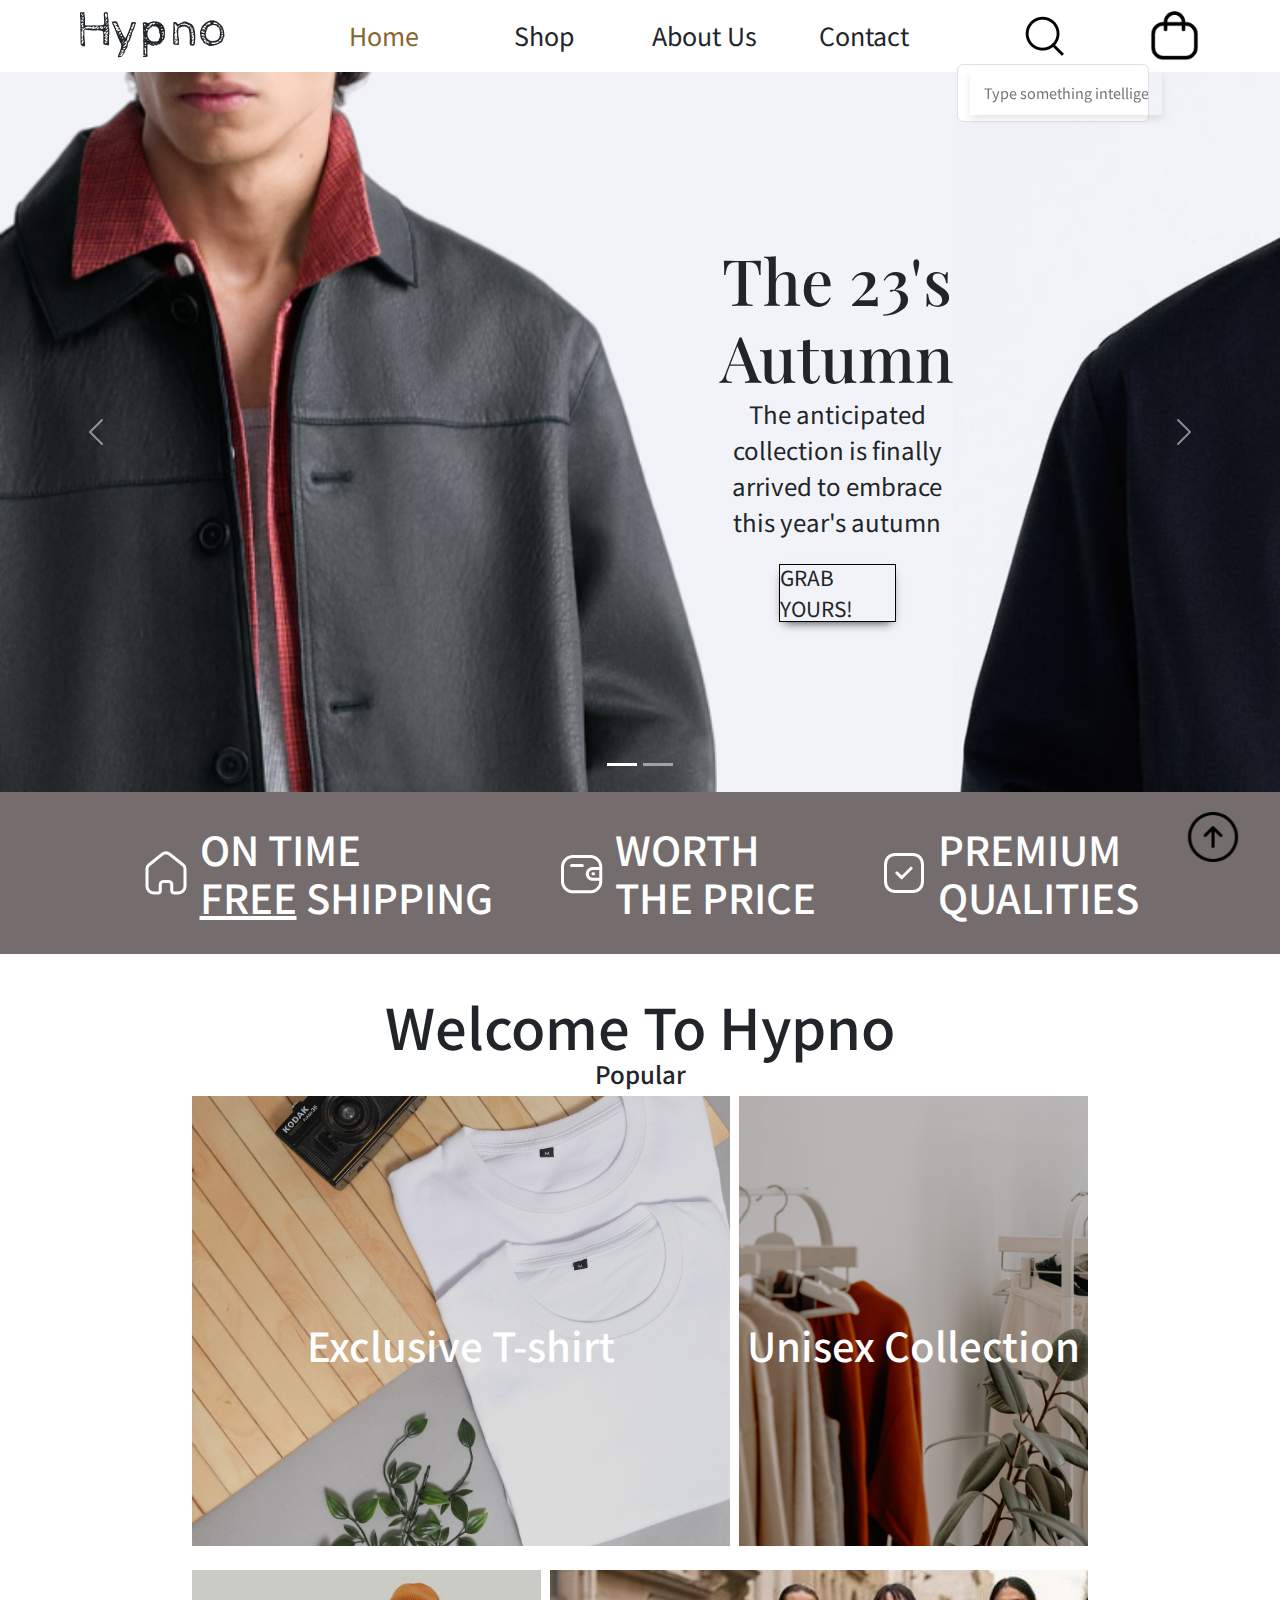
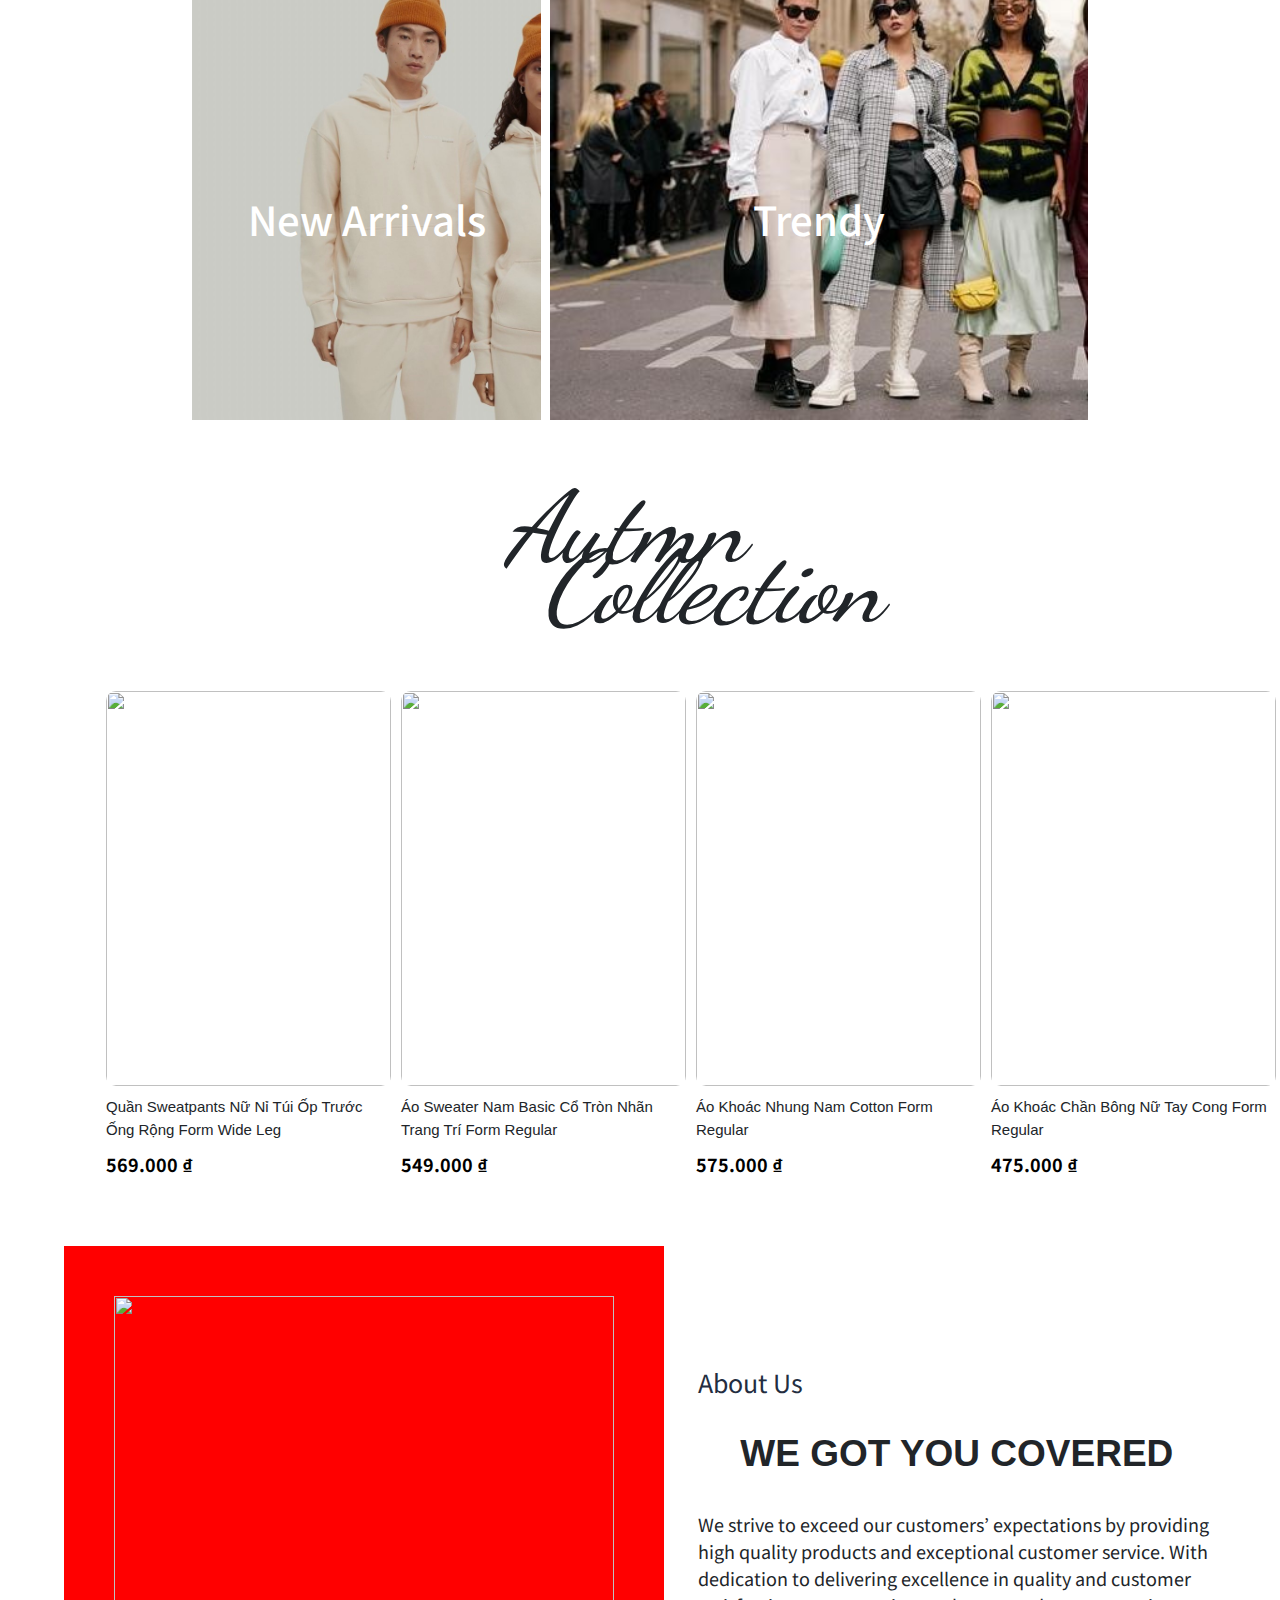
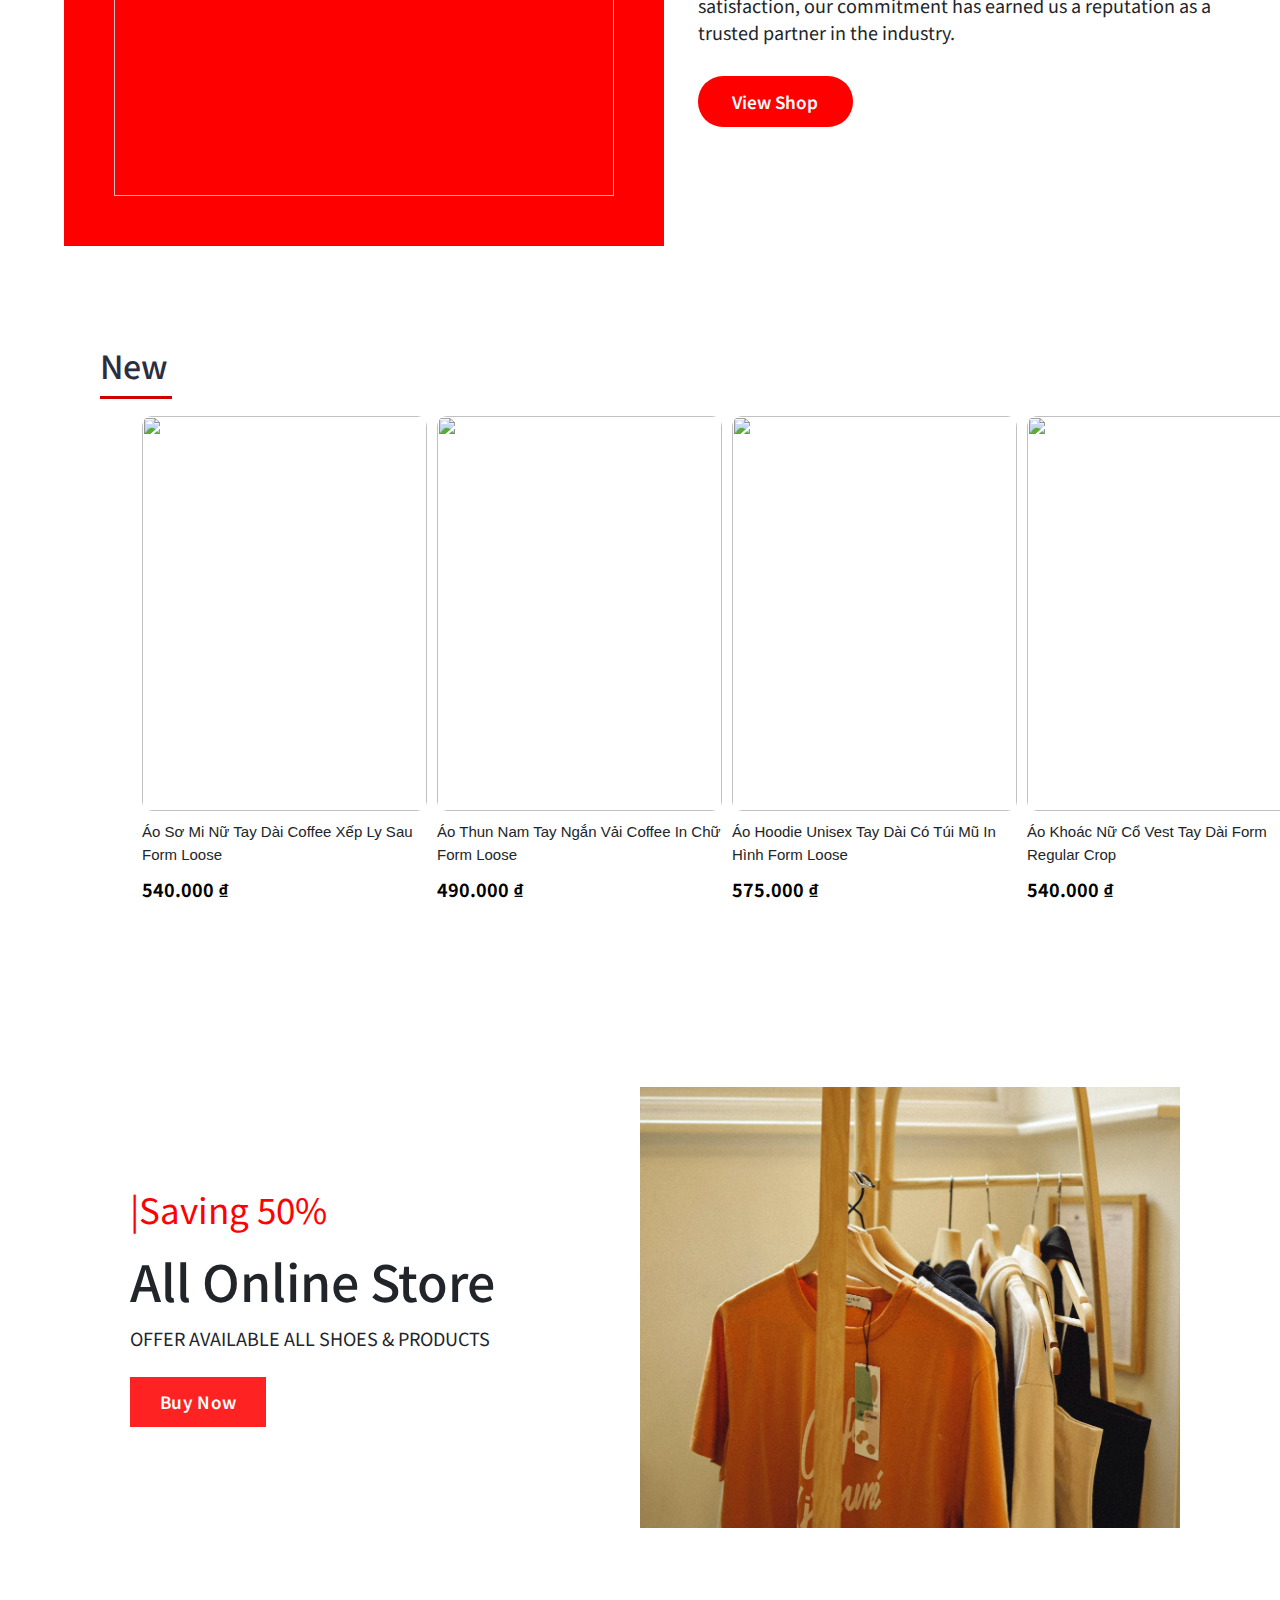
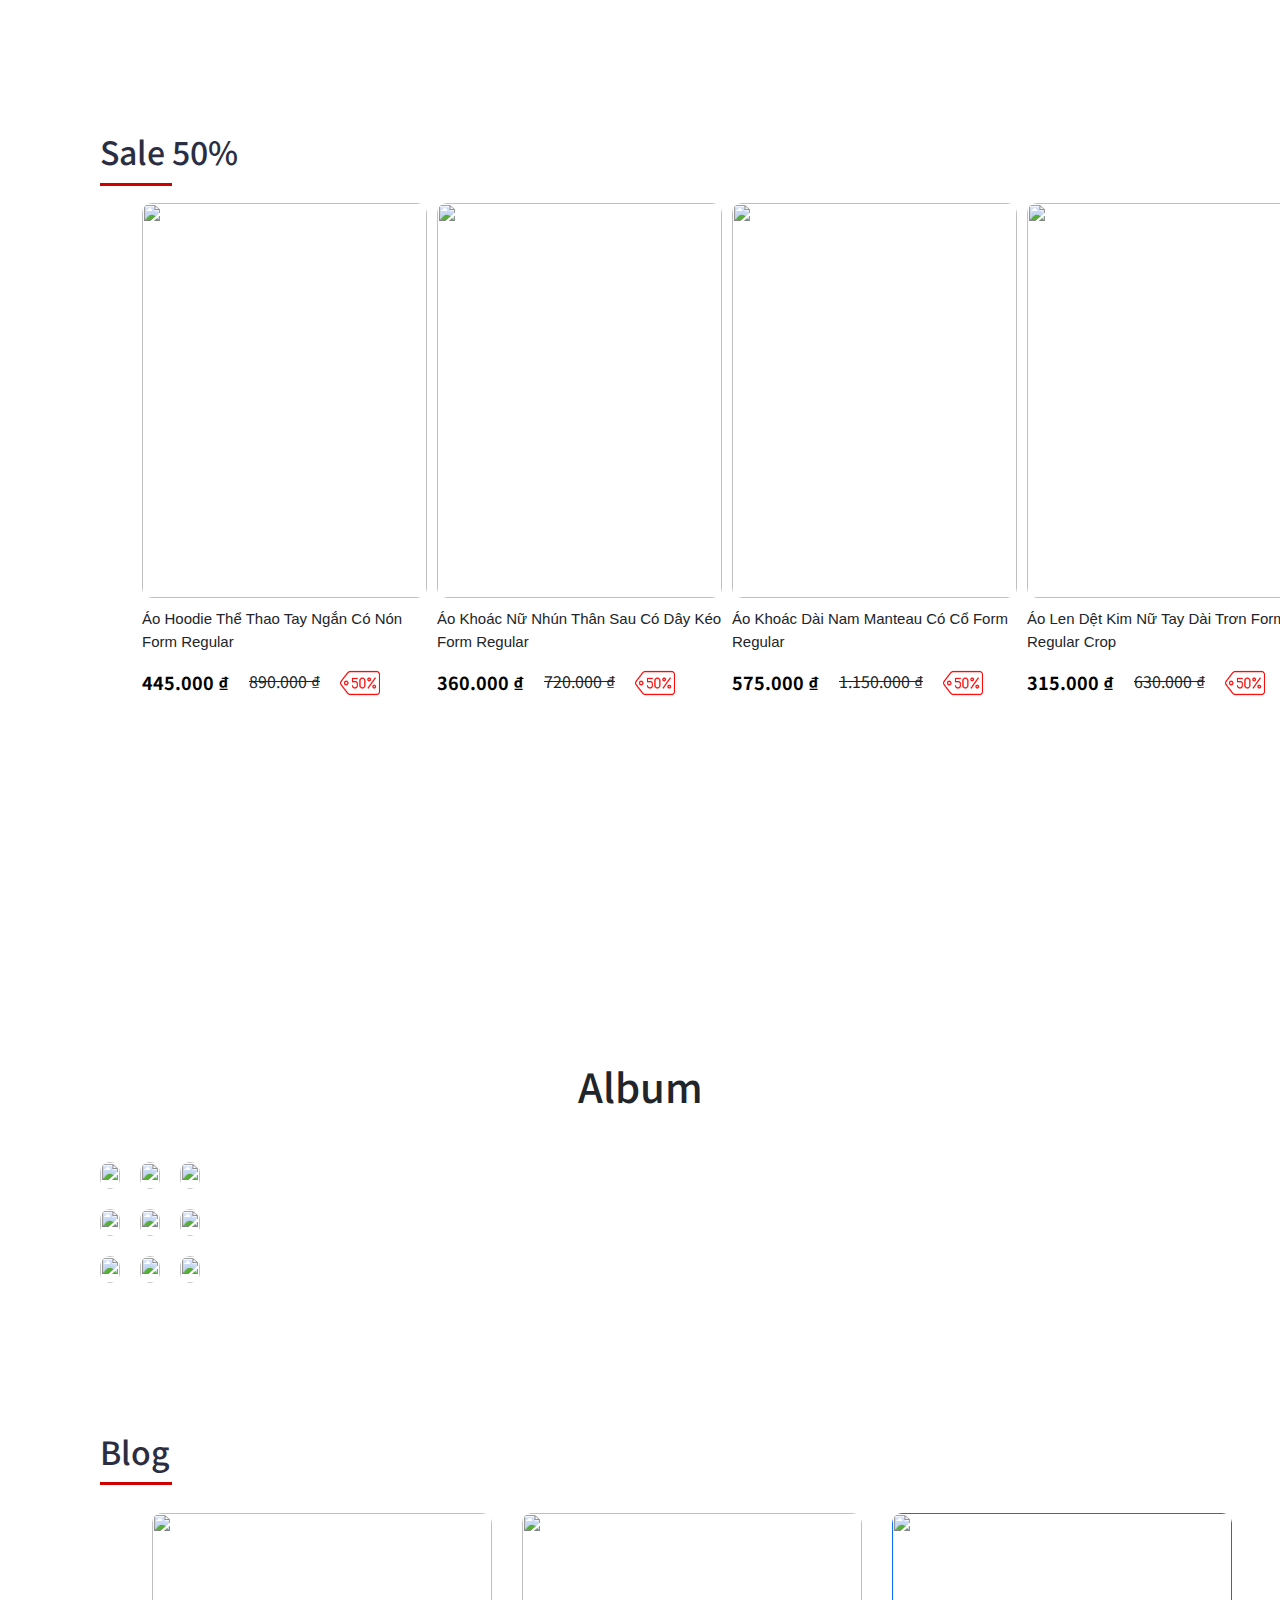
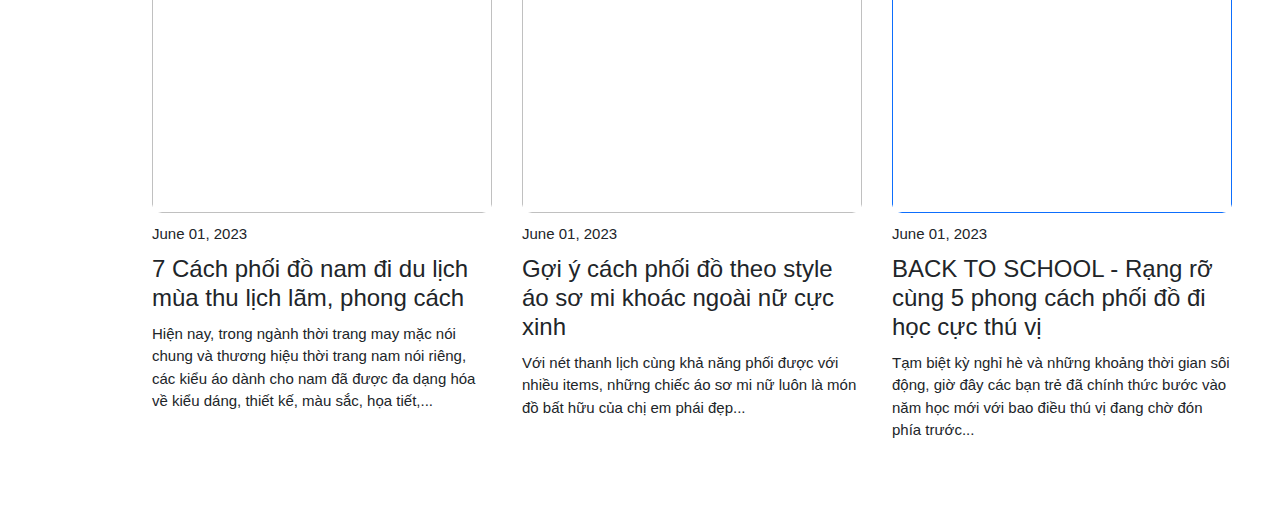
==== commit 8852477b: "update project recalibrated page's width, adjusted details in banner 4 and 5" ====
--- a/Trang Chủ/index.html
+++ b/Trang Chủ/index.html
@@ -22,7 +22,6 @@
       href="https://cdn.jsdelivr.net/npm/purecss@3.0.0/build/base-min.css"
     />
     <link rel="stylesheet" href="/index.css" />
-    <script src="./index.js"></script>
   </head>
   <body>
     <header>
@@ -46,8 +45,13 @@
         <div id="contact">Contact</div>
       </nav>
       <div id="search">
-        <img src="/assets/Search.png" id="search_icon" />
-        <input type="search" id="search_bar" placeholder="Sweater" />
+        <img src="/assets/Search.png" id="search_icon" /><br />
+        <div>
+          <div class="form-control">
+            <input class="input input-alt" placeholder="Type something intelligent" required="" type="text">
+            <span class="input-border input-border-alt"></span>
+          </div>
+        </div>
       </div>
       <img src="/assets/Bag.png" id="cart" />
     </header>
@@ -277,11 +281,11 @@
         <p style="color: #232d3f; font-size: 25px">About Us</p>
         <h1>WE GOT YOU COVERED</h1>
         <p>
-          We strive to exceed our customers’ expectations by providing
-          high quality products and exceptional customer service. With
-          dedication to delivering excellence in quality and customer
-          satisfaction, our commitment has earned us a reputation as a trusted
-          partner in the industry.
+          We strive to exceed our customers’ expectations by providing high
+          quality products and exceptional customer service. With dedication to
+          delivering excellence in quality and customer satisfaction, our
+          commitment has earned us a reputation as a trusted partner in the
+          industry.
         </p>
         <a href="https://www.nike.com/vn/">View Shop</a>
       </main>
--- a/index.css
+++ b/index.css
@@ -78,24 +78,63 @@
 }
 /* S   E   A   R   C   H */
 #search_icon {
-  height: 50%;
+  height: 10%;
   cursor: pointer;
 }
-#search_bar {
+.input {
+  color: #000000;
+  background-color: transparent;
+  box-sizing: border-box;
+  padding-inline: 0.5em;
+  padding-block: 0.7em;
+  border: none;
+  border-bottom: var(--border-height) solid var(--border-before-color);
+  box-shadow: 0 2px 4px rgba(0, 0, 0, 0.1);
+  width: 15vw;
+  font-size: 90%;
+}
+.input-border {
   position: absolute;
-  margin: 3.5% -10%;
-  transition: opacity 0.5s ease;
-  opacity: 0;
-  height: 0;
-  width: 0;
-  border: none;
-  font-size: 20px;
-  background-color: rgb(199, 196, 196);
-}
-#search img:focus ~ #search input {
+  background: var(--border-after-color);
+  width: 0%;
+  height: 2px;
+  bottom: 0;
+  left: 0;
+  transition: width 0.3s cubic-bezier(0.6, -0.28, 0.735, 0.045);
+}
+
+.input:focus {
+  outline: none;
+}
+
+.input:focus + .input-border {
+  width: 100px;
+}
+
+.form-control {
+  position: absolute;
+  z-index: 2;
+  width: 15vw;
+  margin: .3% -5%;
+  backdrop-filter: blur(7px);
   opacity: 1;
-  height: auto;
-  width: auto;
+  color: none;
+}
+
+.input-alt {
+  padding-inline: 1em;
+  padding-block: 0.8em;
+  box-shadow: 0 4px 8px rgba(0, 0, 0, 0.1);
+}
+
+.input-border-alt {
+  height: 3px;
+  background: linear-gradient(90deg, #FF6464 0%, #FFBF59 50%, #47C9FF 100%);
+  transition: width 0.4s cubic-bezier(0.42, 0, 0.58, 1.00);
+}
+
+.input-alt:focus + .input-border-alt {
+  width: 15vw;
 }
 /* B   O   D   Y */
 body {
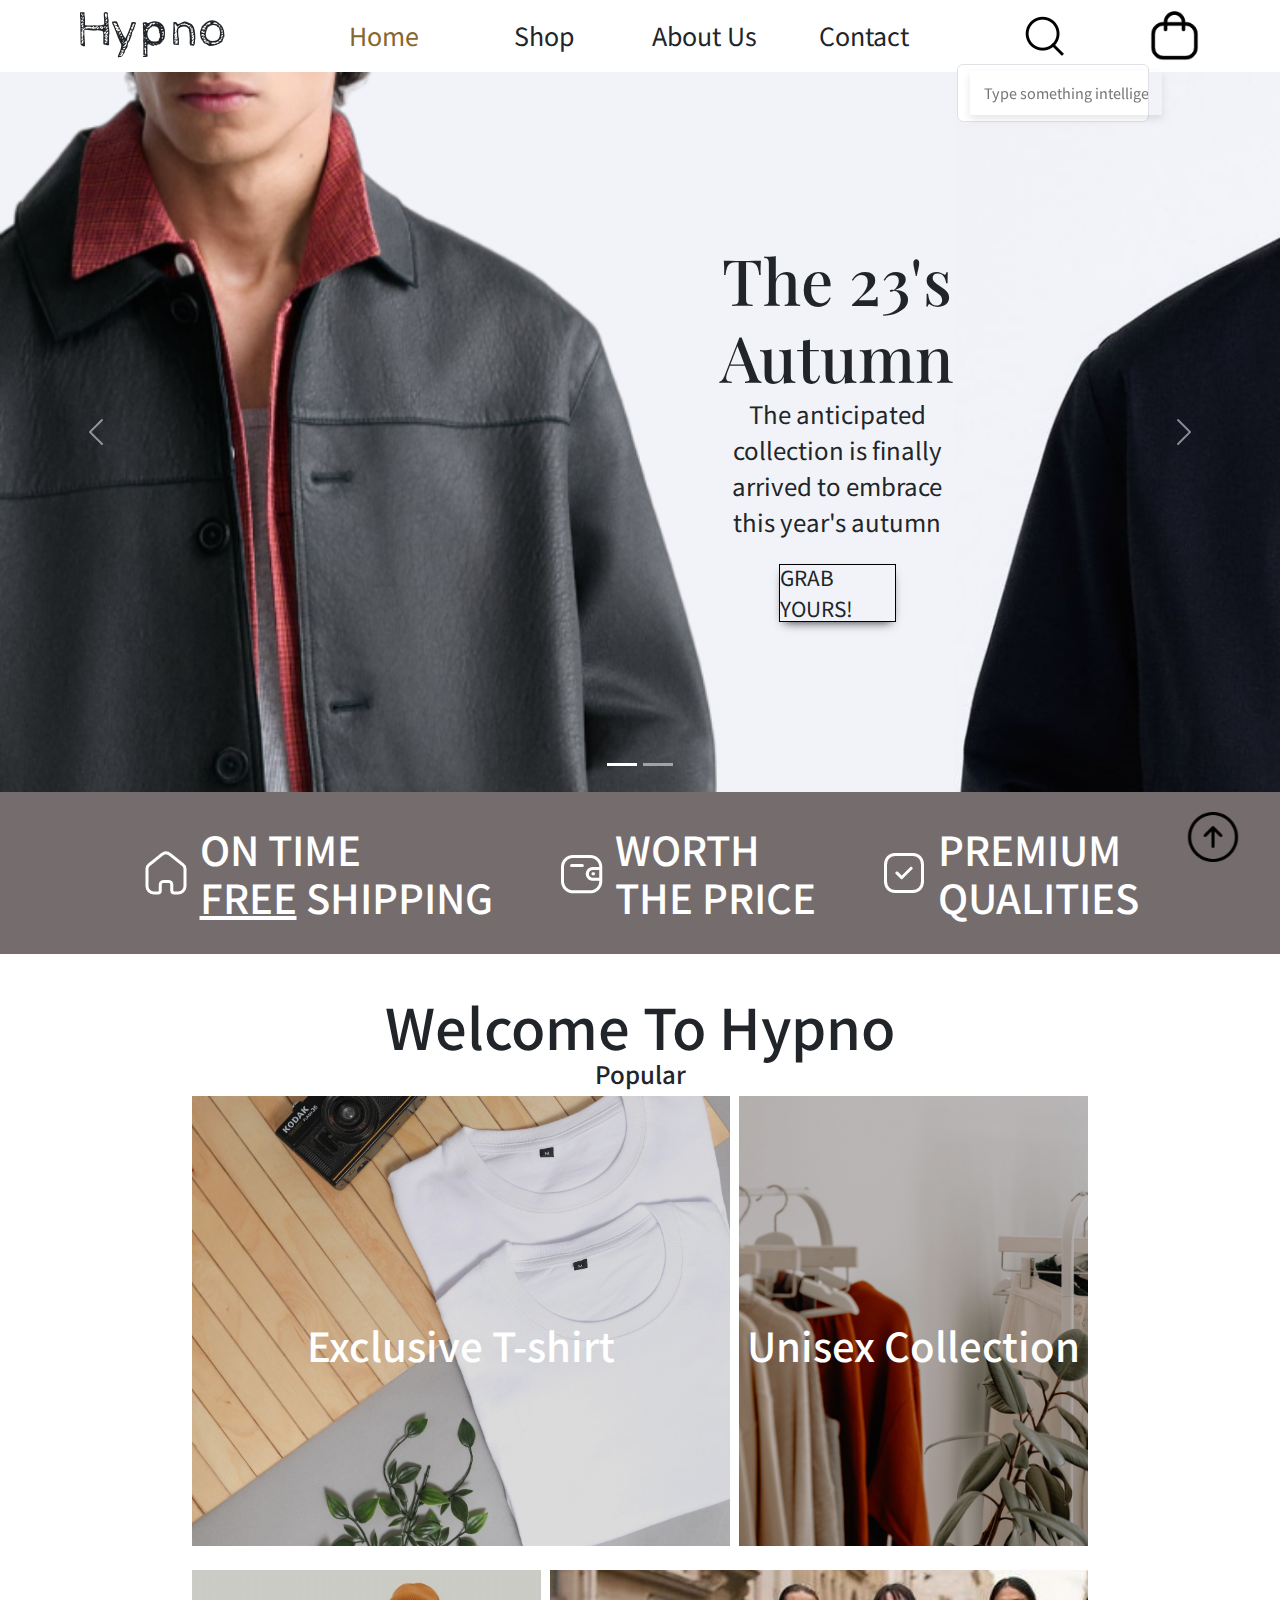
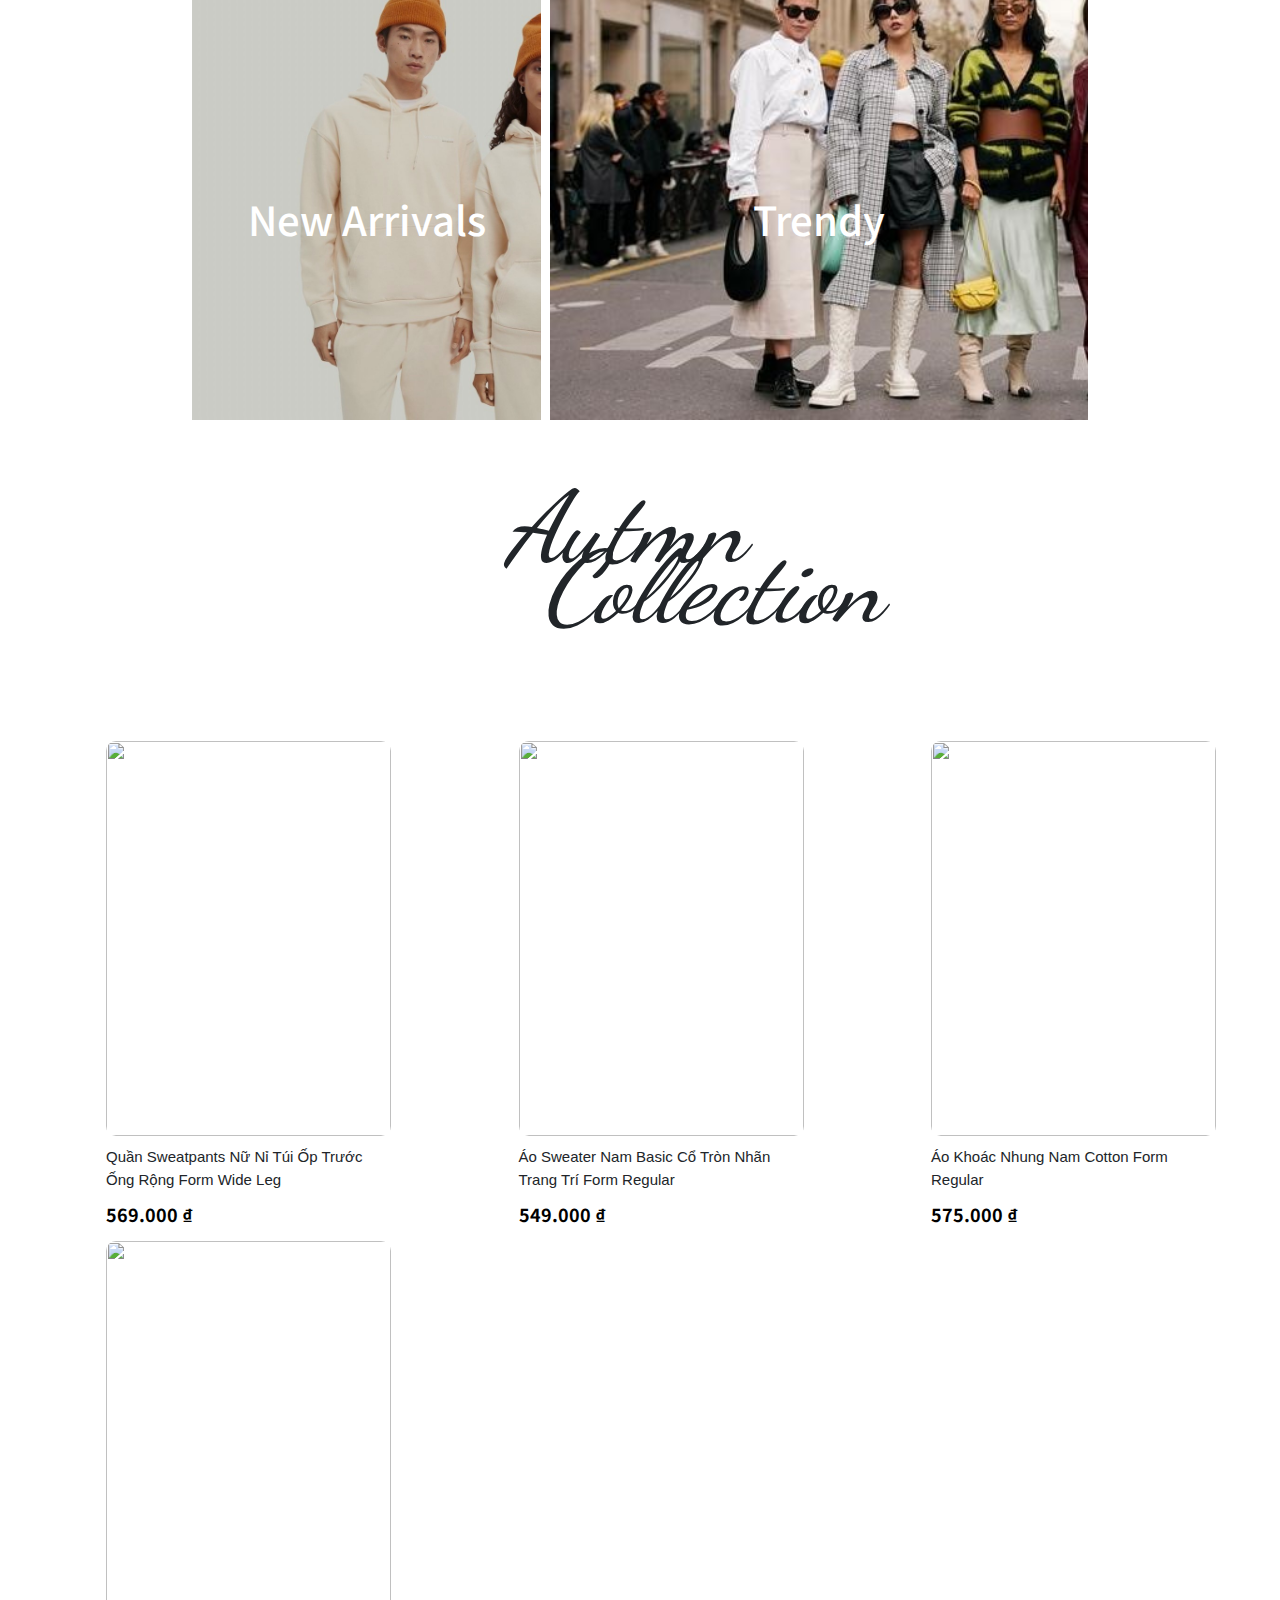
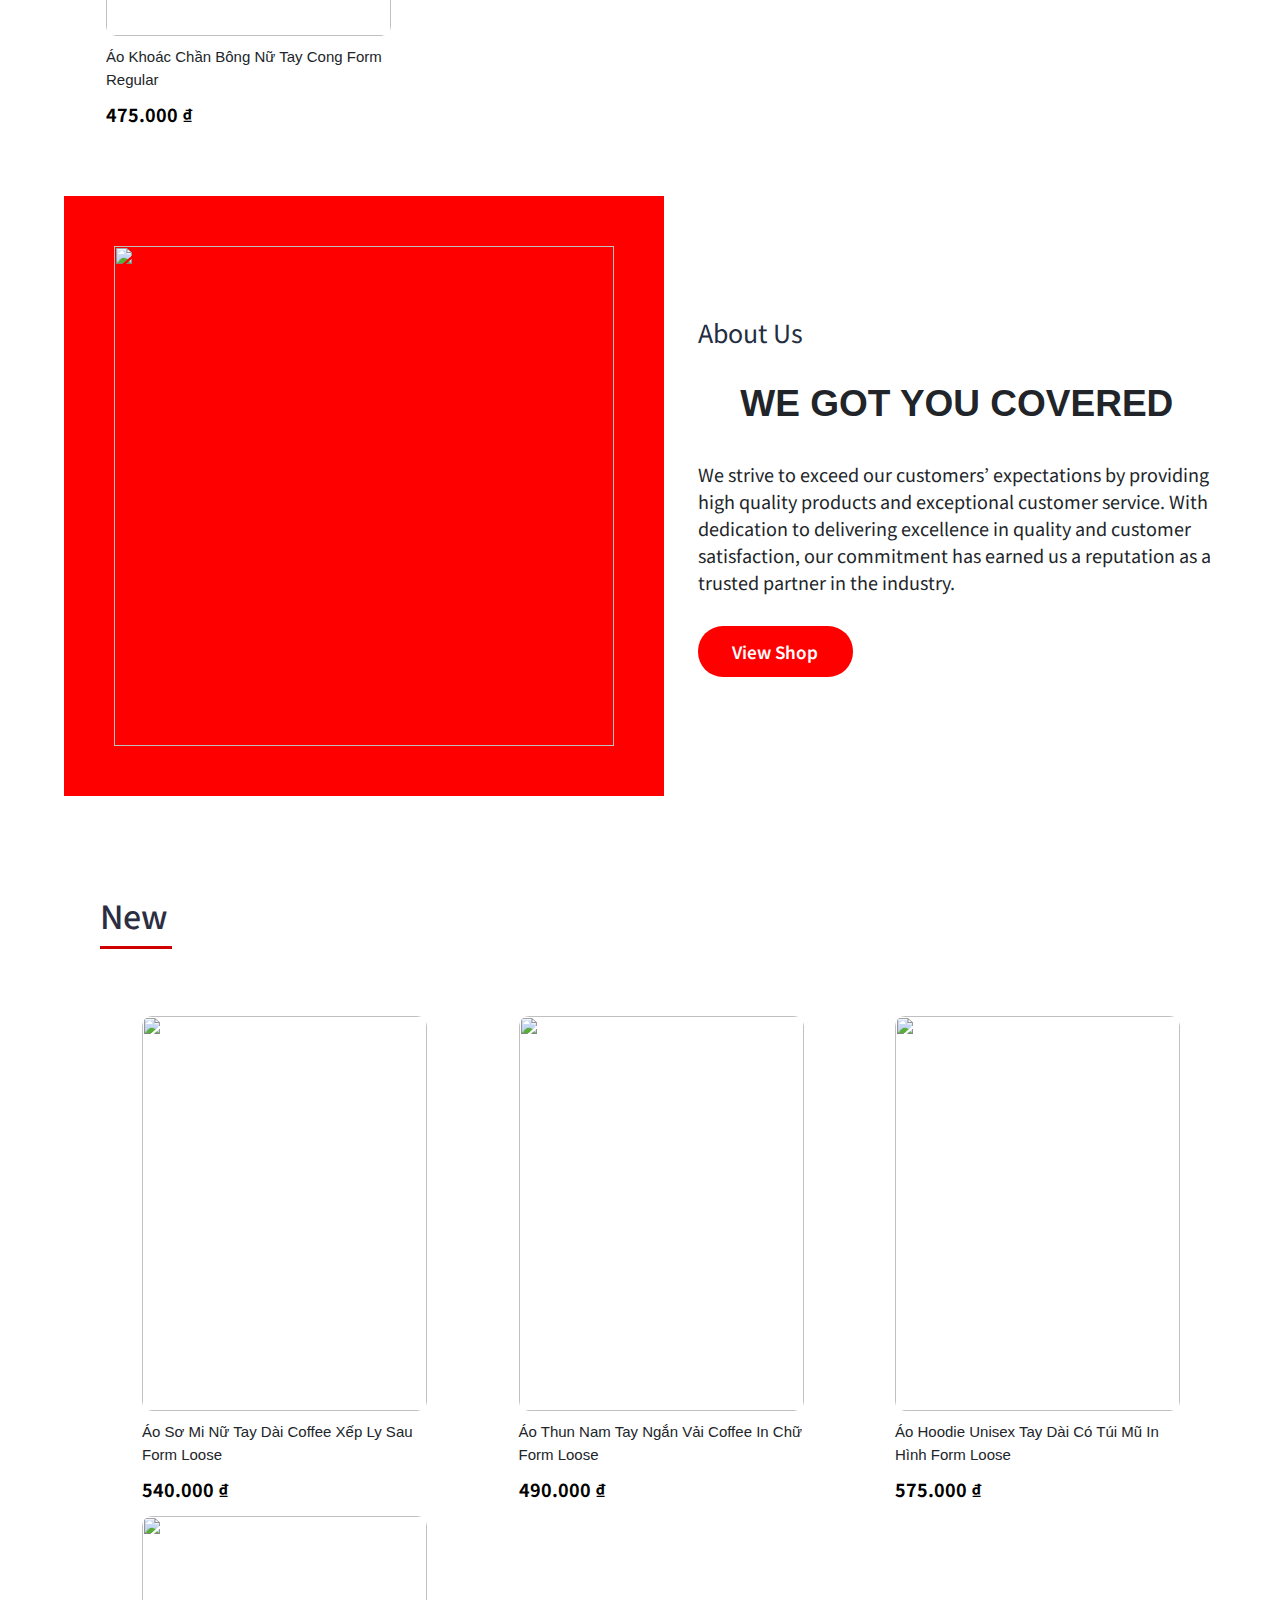
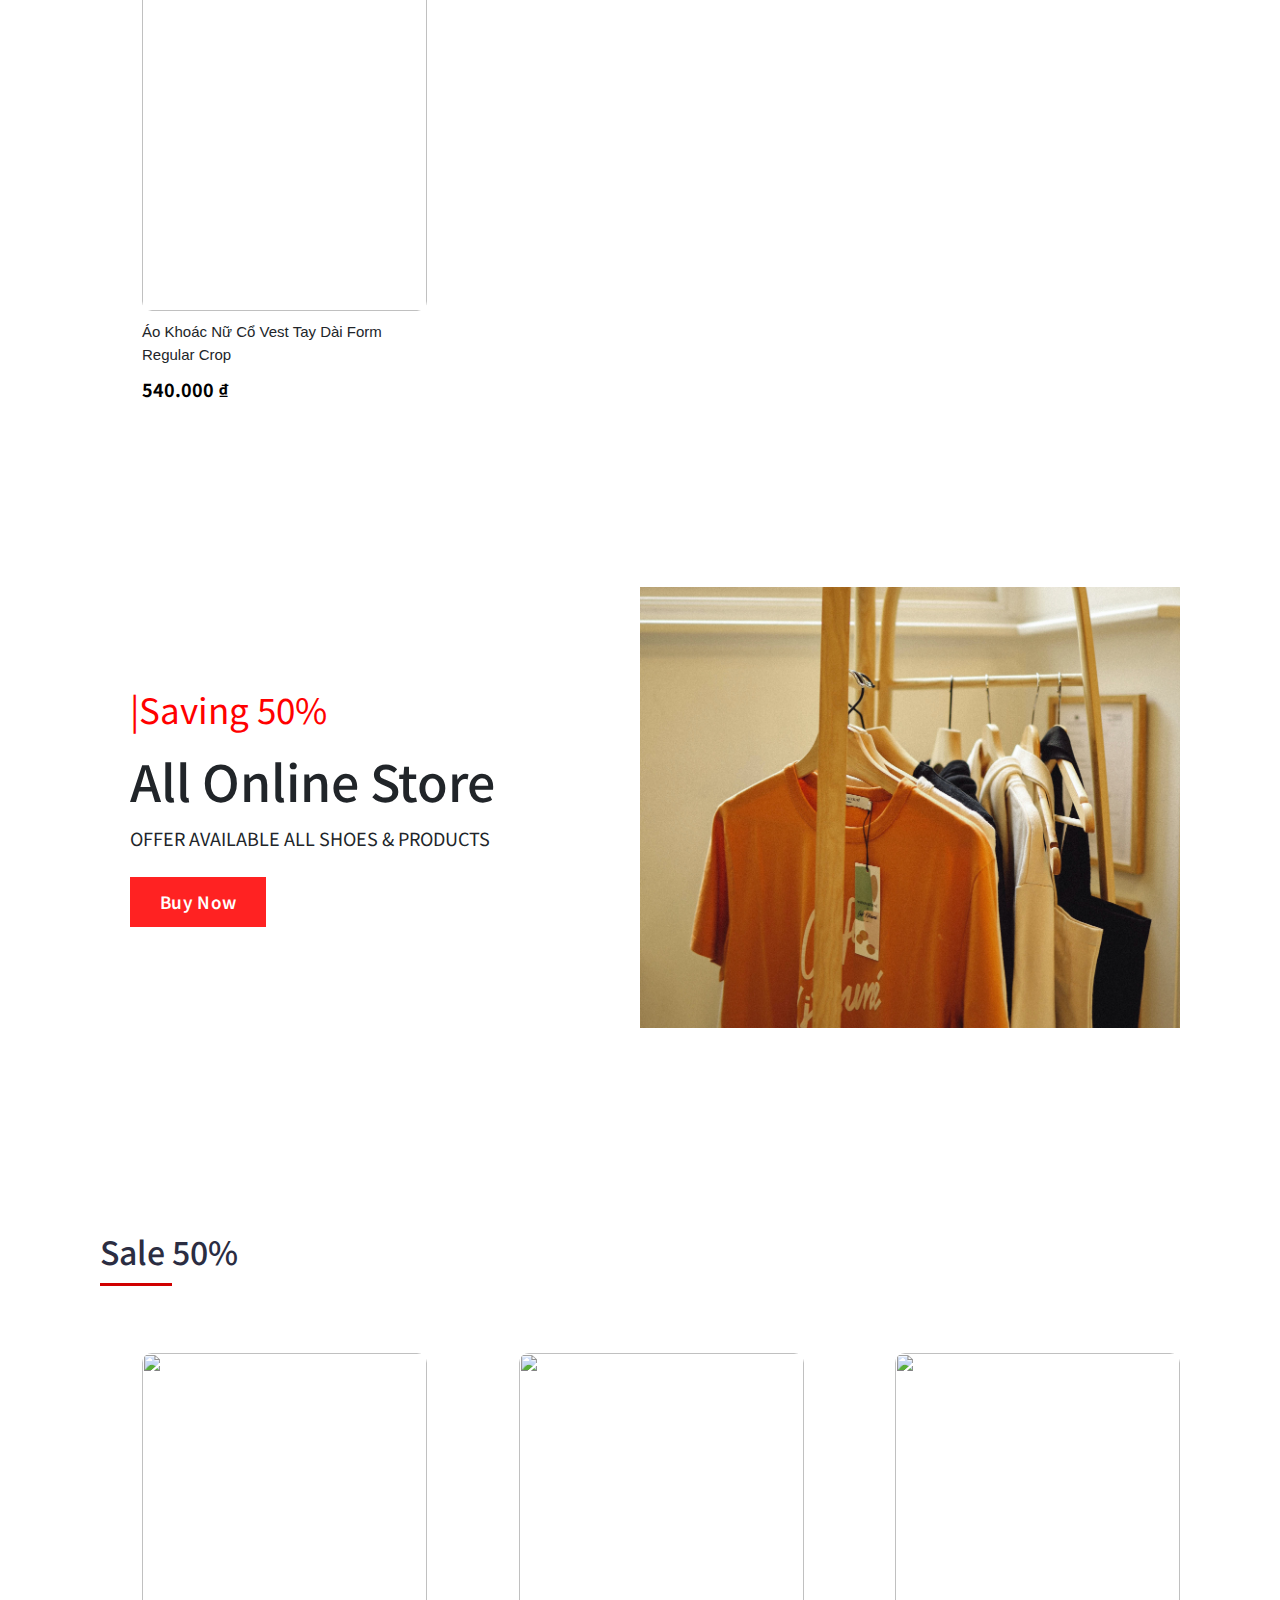
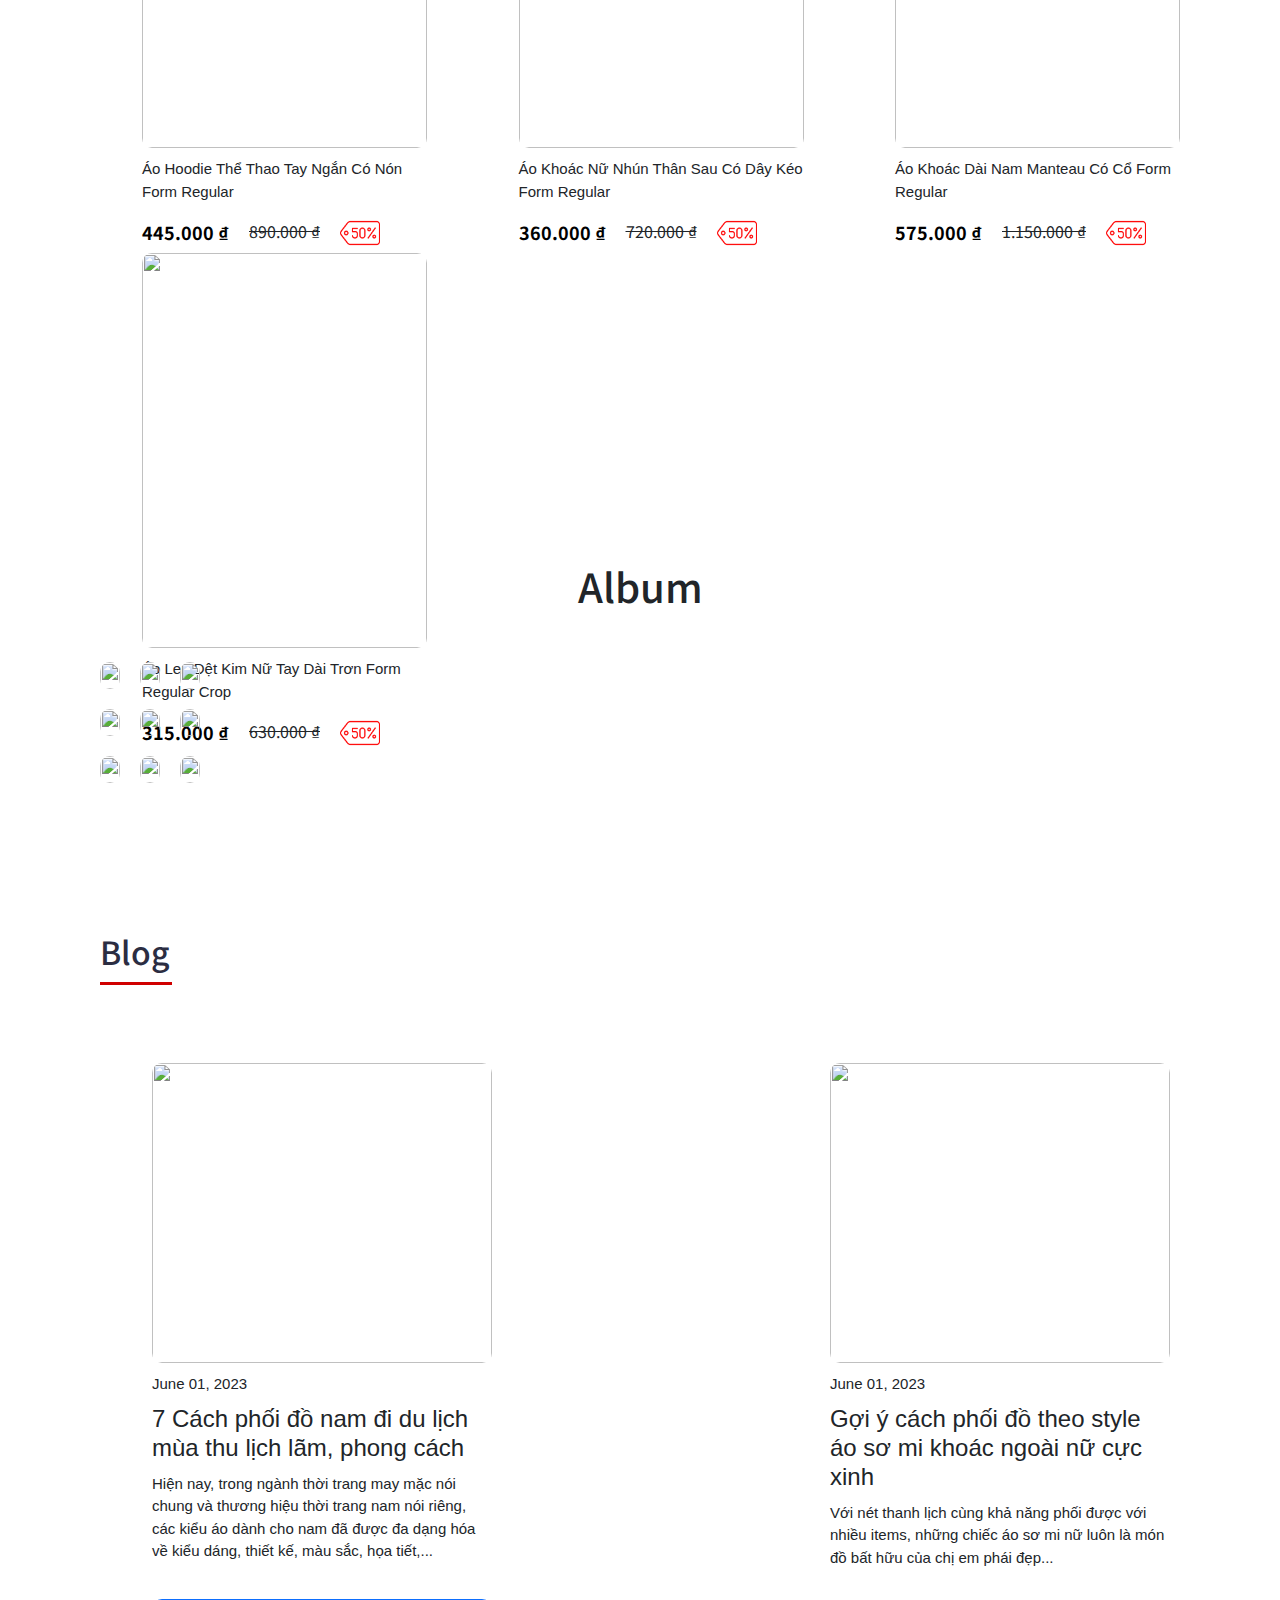
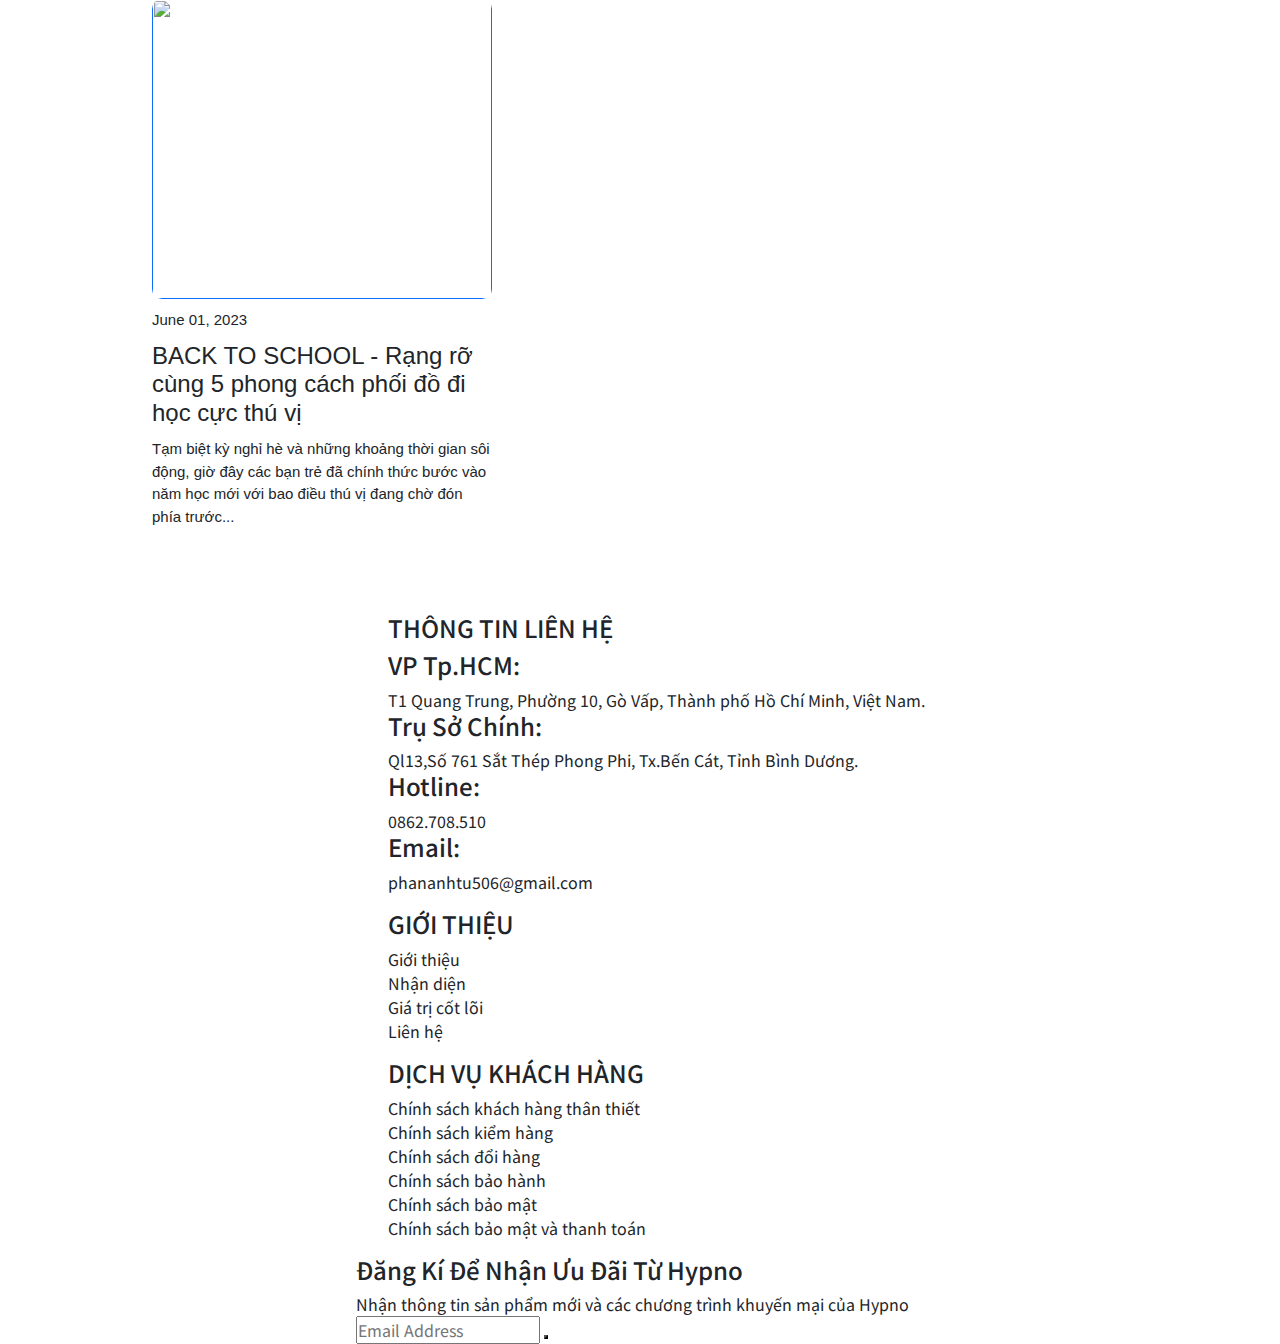
==== commit 671f94ed: "Footer_shop" ====
--- a/Trang Chủ/index.html
+++ b/Trang Chủ/index.html
@@ -48,7 +48,12 @@
         <img src="/assets/Search.png" id="search_icon" /><br />
         <div>
           <div class="form-control">
-            <input class="input input-alt" placeholder="Type something intelligent" required="" type="text">
+            <input
+              class="input input-alt"
+              placeholder="Type something intelligent"
+              required=""
+              type="text"
+            />
             <span class="input-border input-border-alt"></span>
           </div>
         </div>
@@ -680,5 +685,89 @@
       </div>
       <span class="loader"></span>
     </div>
+    <div id="footer_shop">
+      <div class="footer__wrap">
+        <div class="footer__1">
+          <ul>
+            <li>
+              <h4>THÔNG TIN LIÊN HỆ</h4>
+            </li>
+            <li>
+              <h4>VP Tp.HCM:</h4>
+              T1 Quang Trung, Phường 10, Gò Vấp, Thành phố Hồ Chí Minh, Việt
+              Nam.
+            </li>
+            <li>
+              <h4>Trụ Sở Chính:</h4>
+              Ql13,Số 761 Sắt Thép Phong Phi, Tx.Bến Cát, Tỉnh Bình Dương.
+            </li>
+            <li>
+              <h4>Hotline:</h4>
+              0862.708.510
+            </li>
+            <li>
+              <h4>Email:</h4>
+              phananhtu506@gmail.com
+            </li>
+          </ul>
+        </div>
+        <div class="footer__2">
+          <ul>
+            <li>
+              <h4>GIỚI THIỆU</h4>
+            </li>
+            <li>
+              <p>Giới thiệu</p>
+            </li>
+            <li>
+              <p>Nhận diện</p>
+            </li>
+            <li>
+              <p>Giá trị cốt lõi</p>
+            </li>
+            <li>
+              <p>Liên hệ</p>
+            </li>
+          </ul>
+        </div>
+        <div class="footer__3">
+          <ul>
+            <li>
+              <h4>DỊCH VỤ KHÁCH HÀNG</h4>
+            </li>
+            <li>
+              <p>Chính sách khách hàng thân thiết</p>
+            </li>
+            <li>
+              <p>Chính sách kiểm hàng</p>
+            </li>
+            <li>
+              <p>Chính sách đổi hàng</p>
+            </li>
+            <li>
+              <p>Chính sách bảo hành</p>
+            </li>
+            <li>
+              <p>Chính sách bảo mật</p>
+            </li>
+            <li>
+              <p>Chính sách bảo mật và thanh toán</p>
+            </li>
+          </ul>
+        </div>
+        <div class="footer__4">
+          <h4>Đăng Kí Để Nhận Ưu Đãi Từ Hypno</h4>
+          <p>
+            Nhận thông tin sản phẩm mới và các chương trình khuyến mại của Hypno
+          </p>
+          <div class="subscribe-form">
+            <form action="#">
+              <input type="text" placeholder="Email Address" />
+              <button><i class="fab fa-telegram-plane"></i></button>
+            </form>
+          </div>
+        </div>
+      </div>
+    </div>
   </body>
 </html>
--- a/Trang Chủ/style1.css
+++ b/Trang Chủ/style1.css
@@ -307,6 +307,9 @@
 }
 ul.products_trending {
   display: flex;
+  flex-wrap: wrap;
+  justify-content: space-between;
+  padding-top: 50px;
 }
 
 ul.products_trending li {
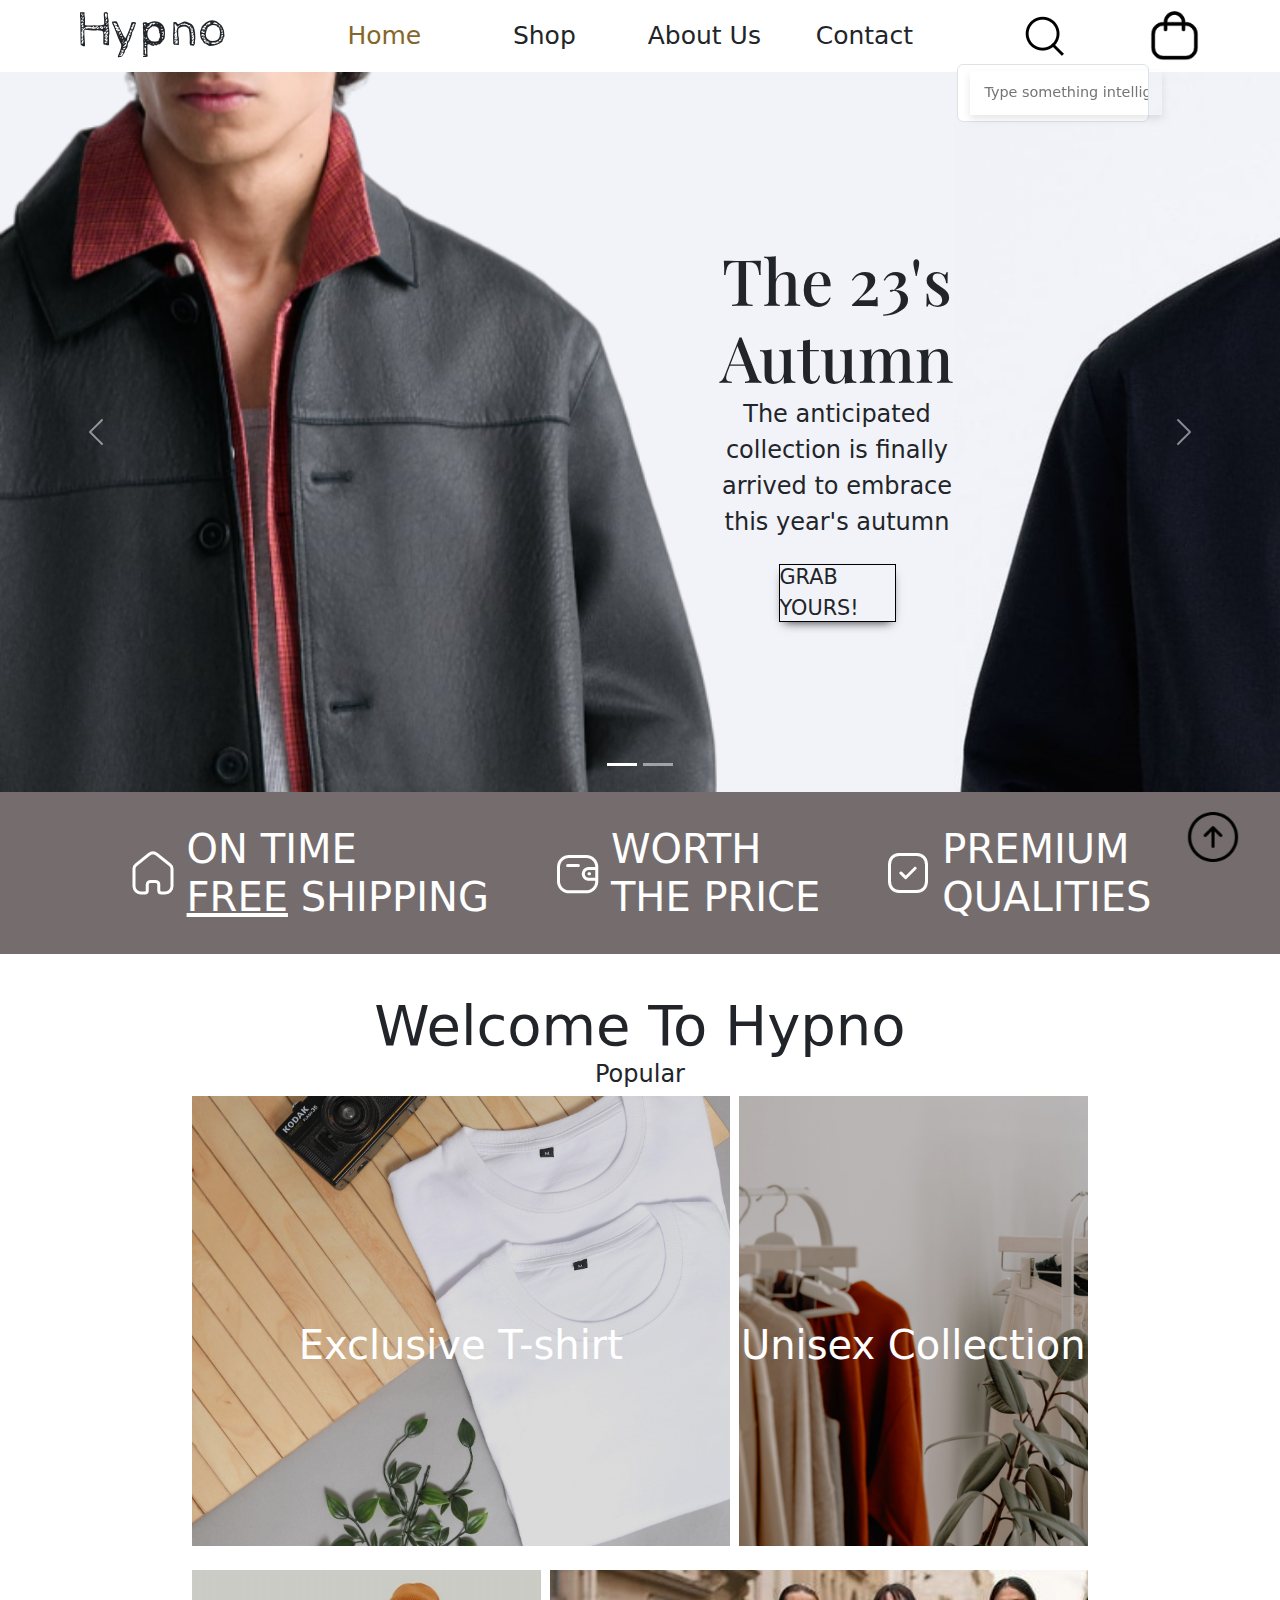
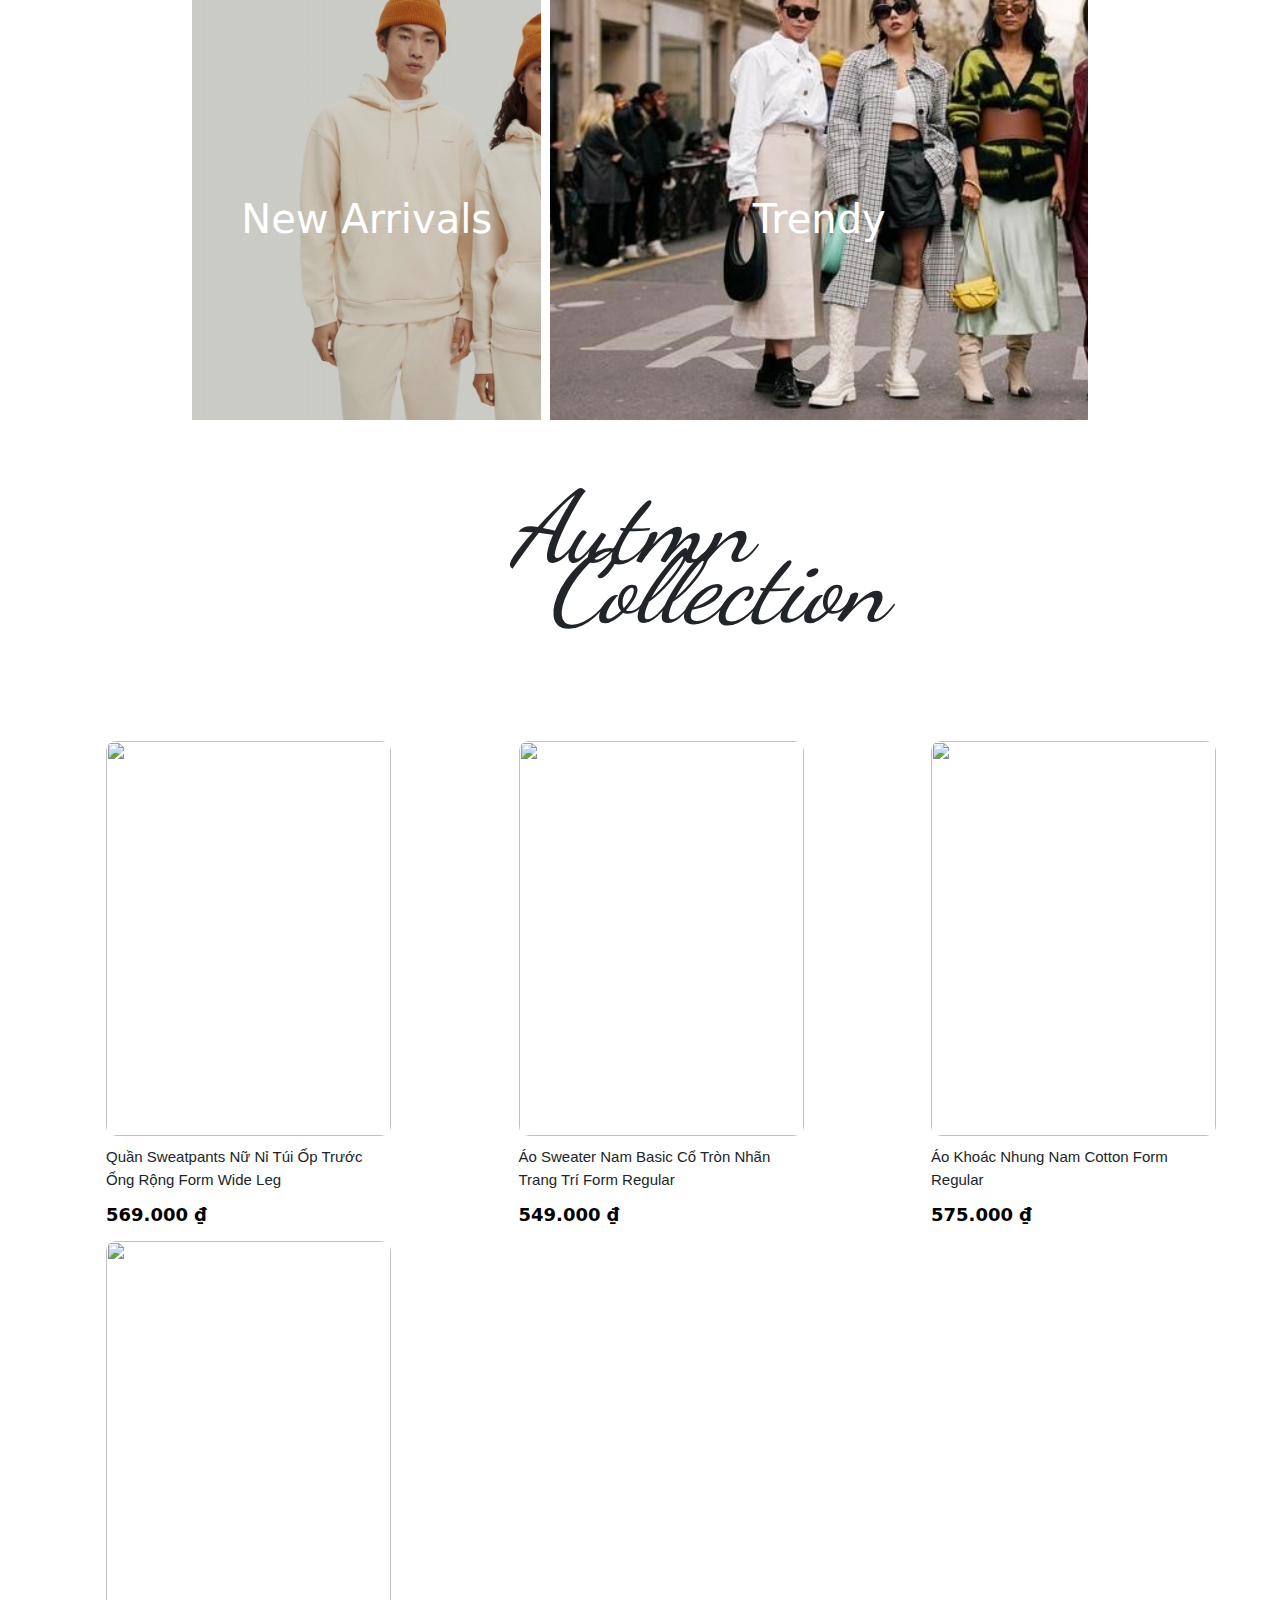
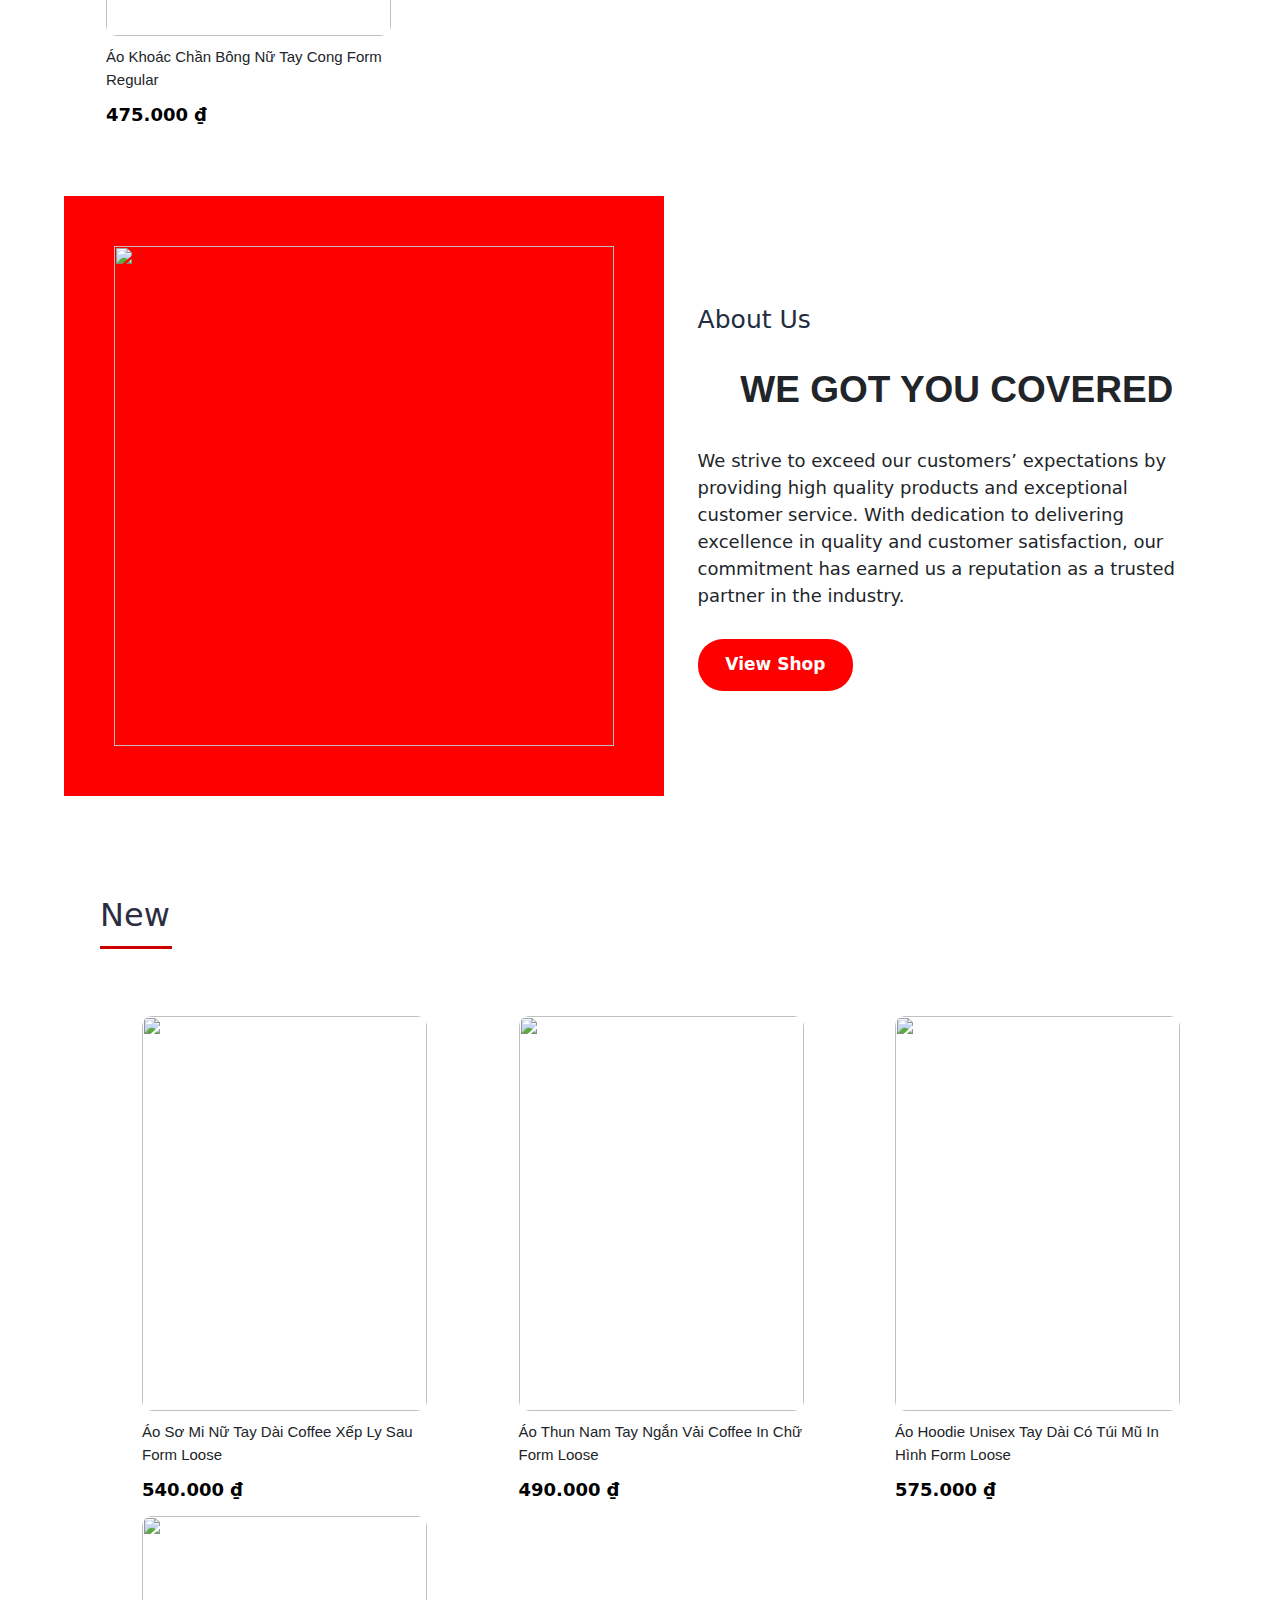
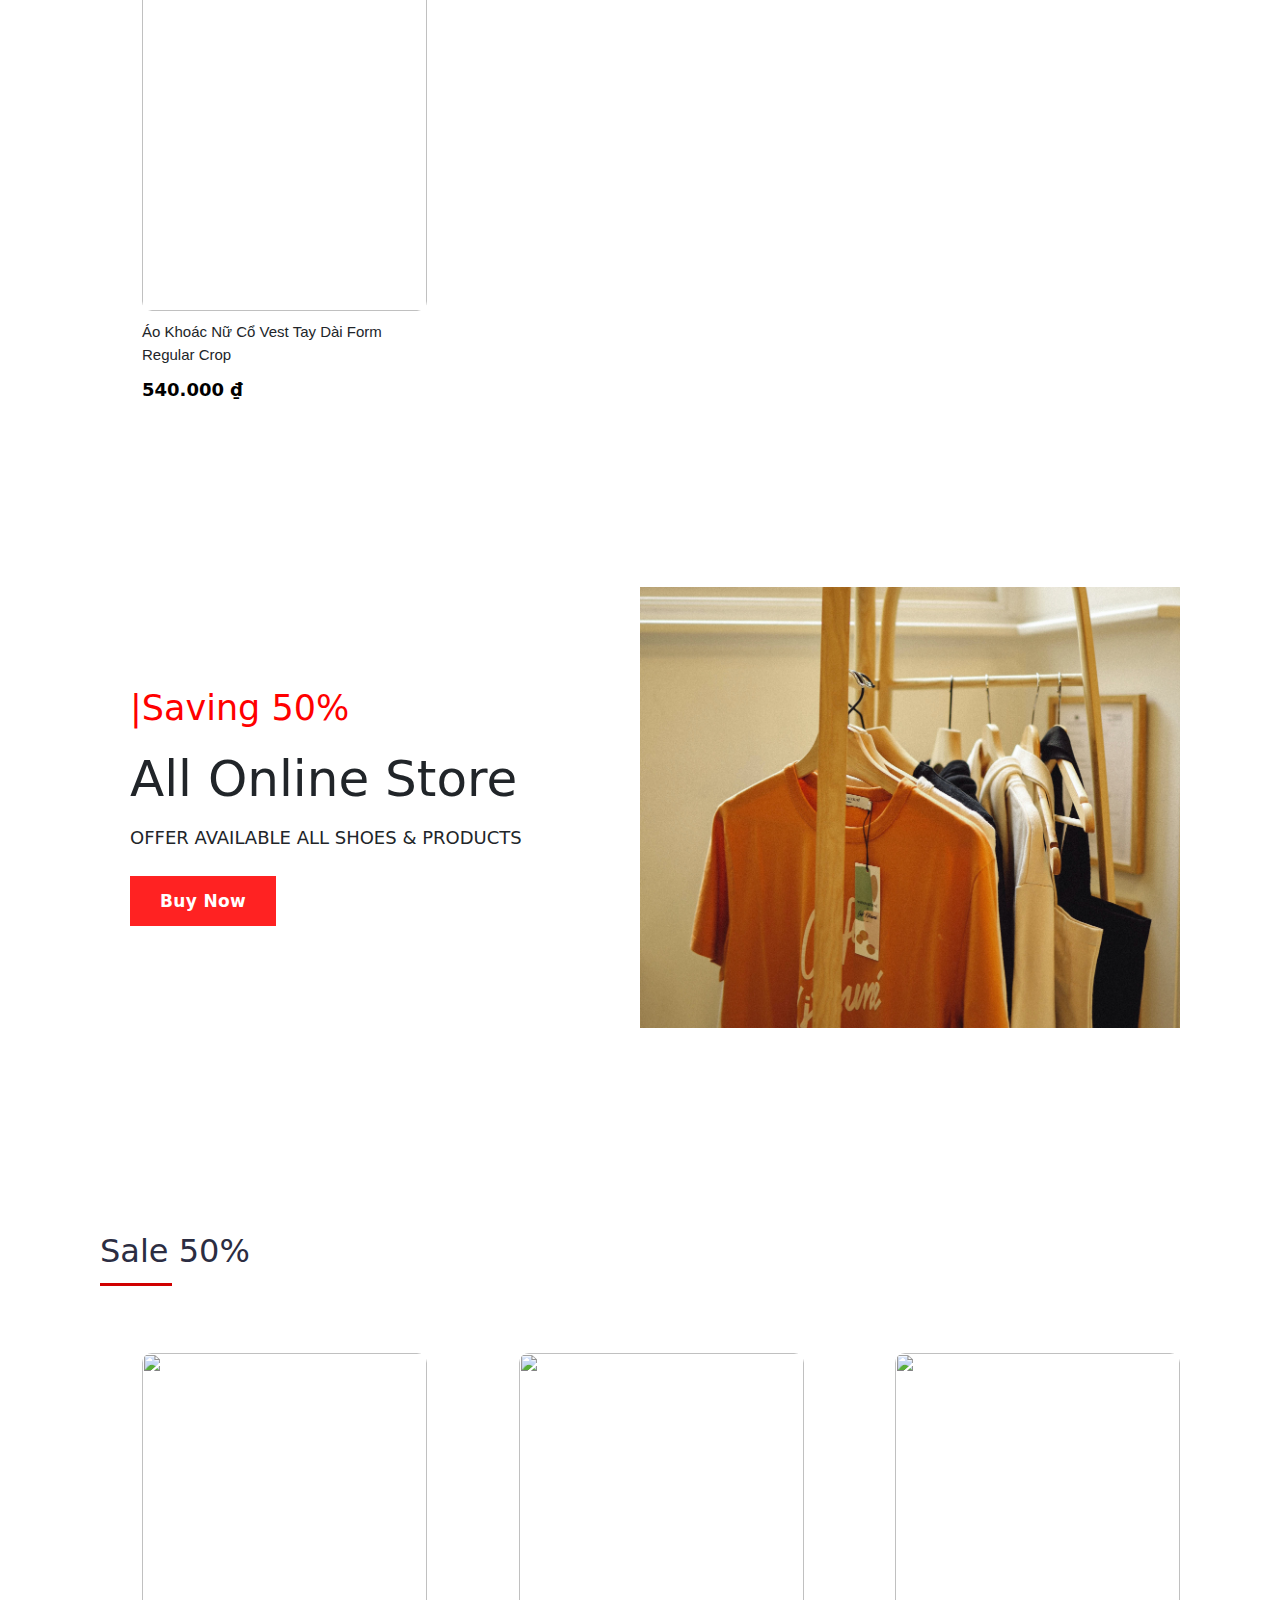
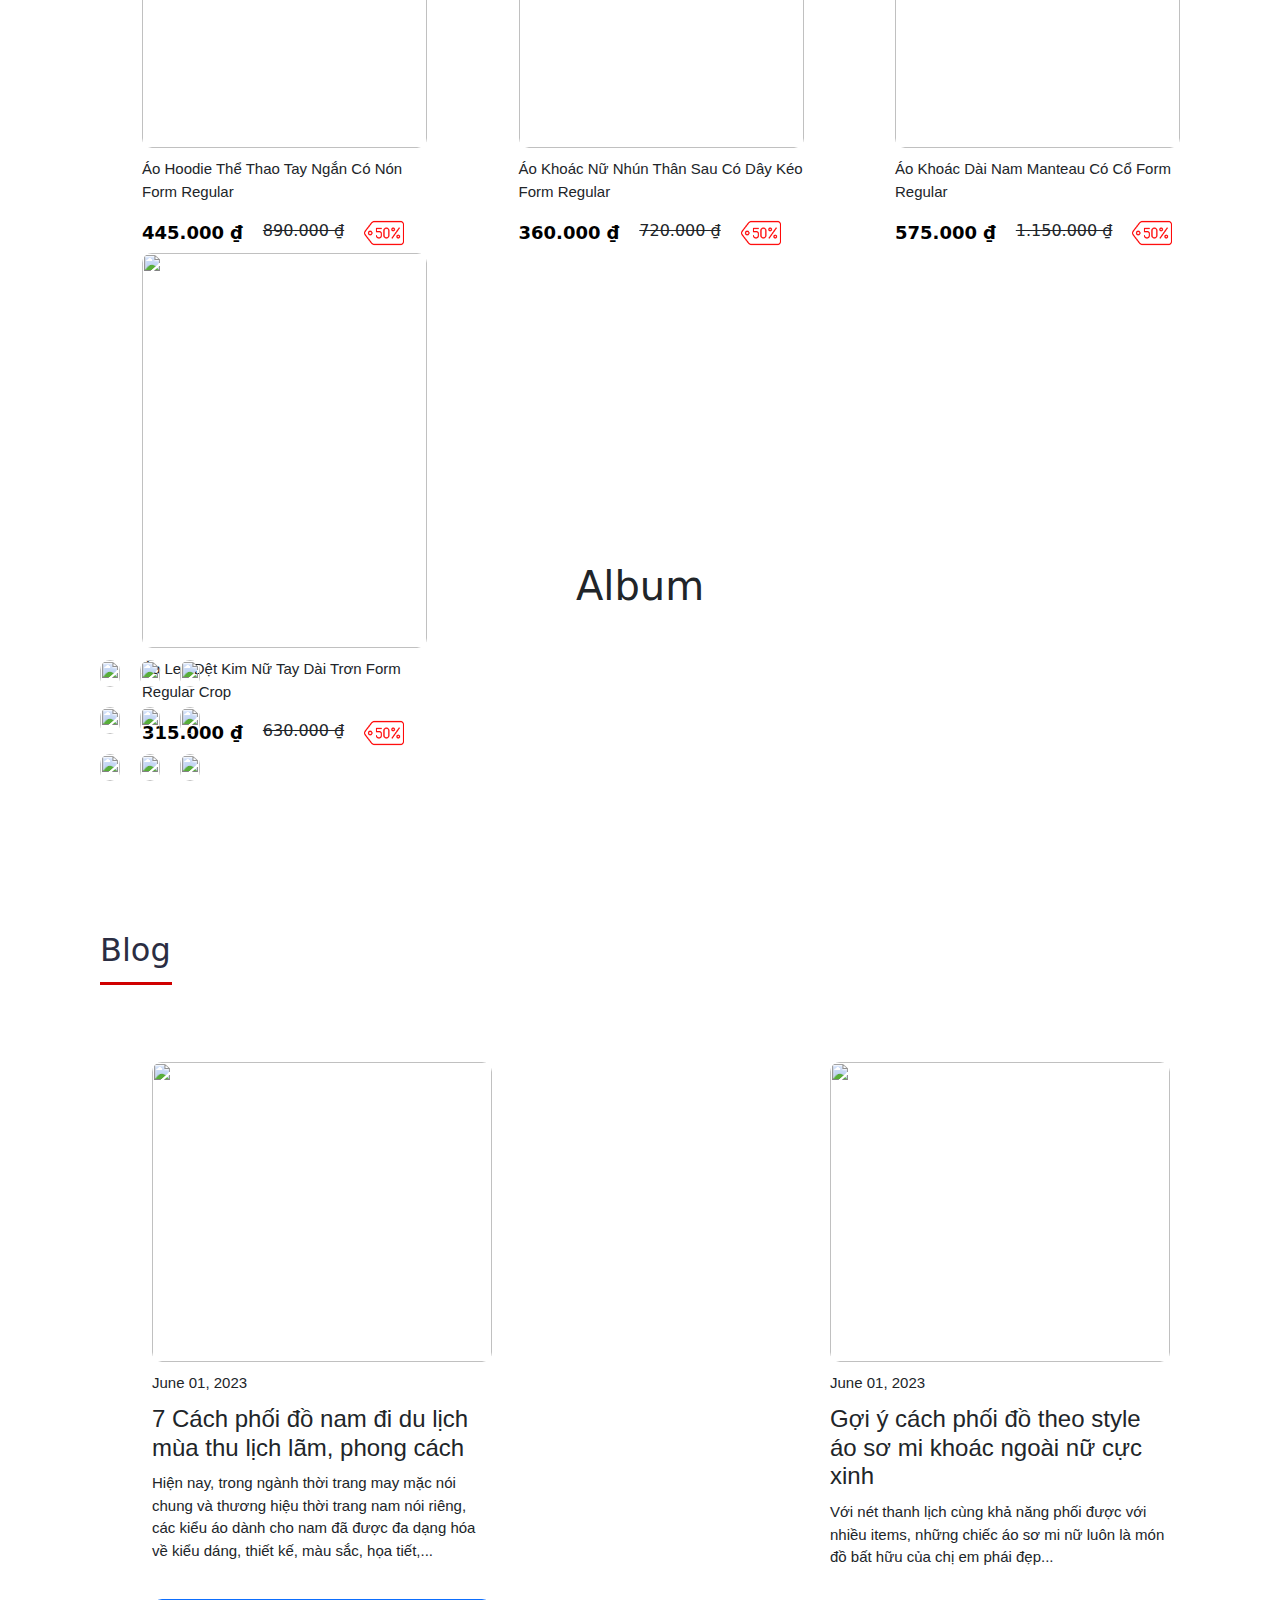
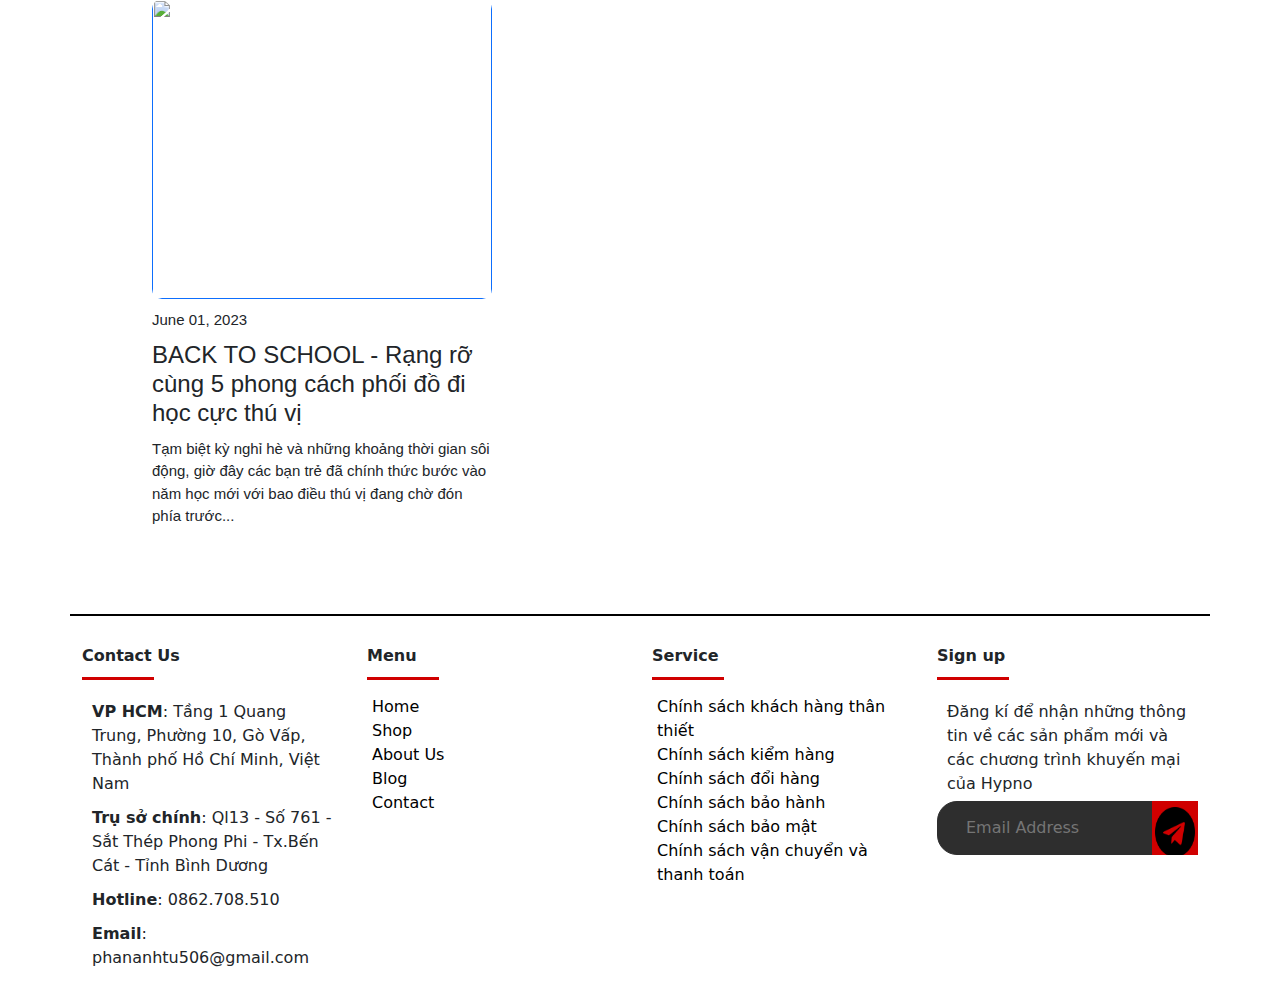
==== commit ab7dc567: "Footer______shop" ====
--- a/Trang Chủ/index.html
+++ b/Trang Chủ/index.html
@@ -31,7 +31,7 @@
         <div>
           <p>Shop <i class="fa-solid fa-chevron-down"></i></p>
           <ul>
-            <li>New Arrivals</li>
+            <li></li>
             <li>Best Sellers</li>
           </ul>
         </div>
@@ -685,89 +685,86 @@
       </div>
       <span class="loader"></span>
     </div>
-    <div id="footer_shop">
-      <div class="footer__wrap">
-        <div class="footer__1">
-          <ul>
-            <li>
-              <h4>THÔNG TIN LIÊN HỆ</h4>
-            </li>
-            <li>
-              <h4>VP Tp.HCM:</h4>
-              T1 Quang Trung, Phường 10, Gò Vấp, Thành phố Hồ Chí Minh, Việt
-              Nam.
-            </li>
-            <li>
-              <h4>Trụ Sở Chính:</h4>
-              Ql13,Số 761 Sắt Thép Phong Phi, Tx.Bến Cát, Tỉnh Bình Dương.
-            </li>
-            <li>
-              <h4>Hotline:</h4>
-              0862.708.510
-            </li>
-            <li>
-              <h4>Email:</h4>
-              phananhtu506@gmail.com
-            </li>
-          </ul>
-        </div>
-        <div class="footer__2">
-          <ul>
-            <li>
-              <h4>GIỚI THIỆU</h4>
-            </li>
-            <li>
-              <p>Giới thiệu</p>
-            </li>
-            <li>
-              <p>Nhận diện</p>
-            </li>
-            <li>
-              <p>Giá trị cốt lõi</p>
-            </li>
-            <li>
-              <p>Liên hệ</p>
-            </li>
-          </ul>
-        </div>
-        <div class="footer__3">
-          <ul>
-            <li>
-              <h4>DỊCH VỤ KHÁCH HÀNG</h4>
-            </li>
-            <li>
-              <p>Chính sách khách hàng thân thiết</p>
-            </li>
-            <li>
-              <p>Chính sách kiểm hàng</p>
-            </li>
-            <li>
-              <p>Chính sách đổi hàng</p>
-            </li>
-            <li>
-              <p>Chính sách bảo hành</p>
-            </li>
-            <li>
-              <p>Chính sách bảo mật</p>
-            </li>
-            <li>
-              <p>Chính sách bảo mật và thanh toán</p>
-            </li>
-          </ul>
-        </div>
-        <div class="footer__4">
-          <h4>Đăng Kí Để Nhận Ưu Đãi Từ Hypno</h4>
-          <p>
-            Nhận thông tin sản phẩm mới và các chương trình khuyến mại của Hypno
-          </p>
-          <div class="subscribe-form">
-            <form action="#">
-              <input type="text" placeholder="Email Address" />
-              <button><i class="fab fa-telegram-plane"></i></button>
-            </form>
+    <div id="footer_shop" style="padding: 30px 0; border-top: 2px solid black">
+      <div class="container">
+        <div class="row">
+          <div class="col-md-3">
+            <div class="Footer__1">
+              <h2>Contact Us</h2>
+              <p>
+                <strong>VP HCM</strong>: Tầng 1 Quang Trung, Phường 10, Gò Vấp,
+                Thành phố Hồ Chí Minh, Việt Nam
+              </p>
+              <p>
+                <strong>Trụ sở chính</strong>: Ql13 - Số 761 - Sắt Thép Phong
+                Phi - Tx.Bến Cát - Tỉnh Bình Dương
+              </p>
+              <p><strong>Hotline</strong>: 0862.708.510</p>
+              <p><strong>Email</strong>: phananhtu506@gmail.com&nbsp;</p>
+            </div>
+          </div>
+          <div class="col-md-3">
+            <div class="footer__2">
+              <h2>Menu</h2>
+              <ul>
+                <li><a href="">Home</a></li>
+                <li><a href="">Shop</a></li>
+                <li><a href="">About Us</a></li>
+                <li><a href="">Blog</a></li>
+                <li><a href="">Contact</a></li>
+              </ul>
+            </div>
+          </div>
+          <div class="col-md-3">
+            <div class="footer__3">
+              <h2>Service</h2>
+              <ul>
+                <li><a href="">Chính sách khách hàng thân thiết</a></li>
+                <li><a href="">Chính sách kiểm hàng</a></li>
+                <li><a href="">Chính sách đổi hàng</a></li>
+                <li><a href="">Chính sách bảo hành</a></li>
+                <li><a href="">Chính sách bảo mật</a></li>
+                <li><a href="">Chính sách vận chuyển và thanh toán</a></li>
+              </ul>
+            </div>
+          </div>
+          <div class="col-md-3">
+            <div class="footer__4">
+              <h2>Sign up</h2>
+              <p>
+                Đăng kí để nhận những thông tin về các sản phẩm mới và các
+                chương trình khuyến mại của Hypno
+              </p>
+              <div class="subscribe-form">
+                <form action="#">
+                  <input type="text" placeholder="Email Address" />
+                  <button>
+                    <img
+                      src="/Image/telegram.png"
+                      alt=""
+                      srcset=""
+                      width="40"
+                      height="50"
+                    />
+                  </button>
+                </form>
+              </div>
+            </div>
           </div>
         </div>
       </div>
     </div>
+
+    <script
+      src="https://cdn.jsdelivr.net/npm/@popperjs/core@2.11.6/dist/umd/popper.min.js"
+      integrity="sha384-oBqDVmMz9ATKxIep9tiCxS/Z9fNfEXiDAYTujMAeBAsjFuCZSmKbSSUnQlmh/jp3"
+      crossorigin="anonymous"
+    ></script>
+
+    <script
+      src="https://cdn.jsdelivr.net/npm/bootstrap@5.2.1/dist/js/bootstrap.min.js"
+      integrity="sha384-7VPbUDkoPSGFnVtYi0QogXtr74QeVeeIs99Qfg5YCF+TidwNdjvaKZX19NZ/e6oz"
+      crossorigin="anonymous"
+    ></script>
   </body>
 </html>
--- a/Trang Chủ/style1.css
+++ b/Trang Chủ/style1.css
@@ -3,9 +3,9 @@
   box-sizing: border-box;
   margin: 0;
   padding: 0;
-  font-family: "Cherry Bomb One", cursive;
+  /* font-family: "Cherry Bomb One", cursive;
   font-family: "Cormorant Upright", serif;
-  font-family: "Noto Sans JP", sans-serif;
+  font-family: "Noto Sans JP", sans-serif; */
 }
 html {
   scroll-behavior: smooth;
@@ -248,7 +248,8 @@
 #new_shop h2::before,
 #sale_shop h2::before,
 #blog_shop h2::before,
-#ig_shop h2::before {
+#ig_shop h2::before,
+#footer_shop h2::before {
   content: "";
   position: absolute;
   height: 3px;
@@ -363,3 +364,45 @@
   border-radius: 10px;
   object-fit: cover;
 }
+#footer_shop h2 {
+  font-size: 16px;
+  font-weight: 600;
+  position: relative;
+  margin-bottom: 30px;
+}
+#footer_shop p {
+  padding: 5px 10px;
+}
+#footer_shop ul {
+  padding-left: 5px !important;
+}
+.footer__2 a,
+.footer__3 a {
+  color: #000;
+}
+.footer__2 a:hover,
+.footer__3 a:hover {
+  color: #d00000;
+}
+.subscribe-form {
+  position: relative;
+  overflow: hidden;
+}
+
+.subscribe-form input {
+  width: 100%;
+  padding: 14px 28px;
+  background: #2e2e2e;
+  border: 1px solid #2e2e2e;
+  color: #1b263b;
+  border-radius: 20px;
+}
+
+.subscribe-form button {
+  position: absolute;
+  right: 0;
+  background: #d00000;
+  border: 1px solid #d00000;
+  top: 0;
+  padding: 5px 2px;
+}
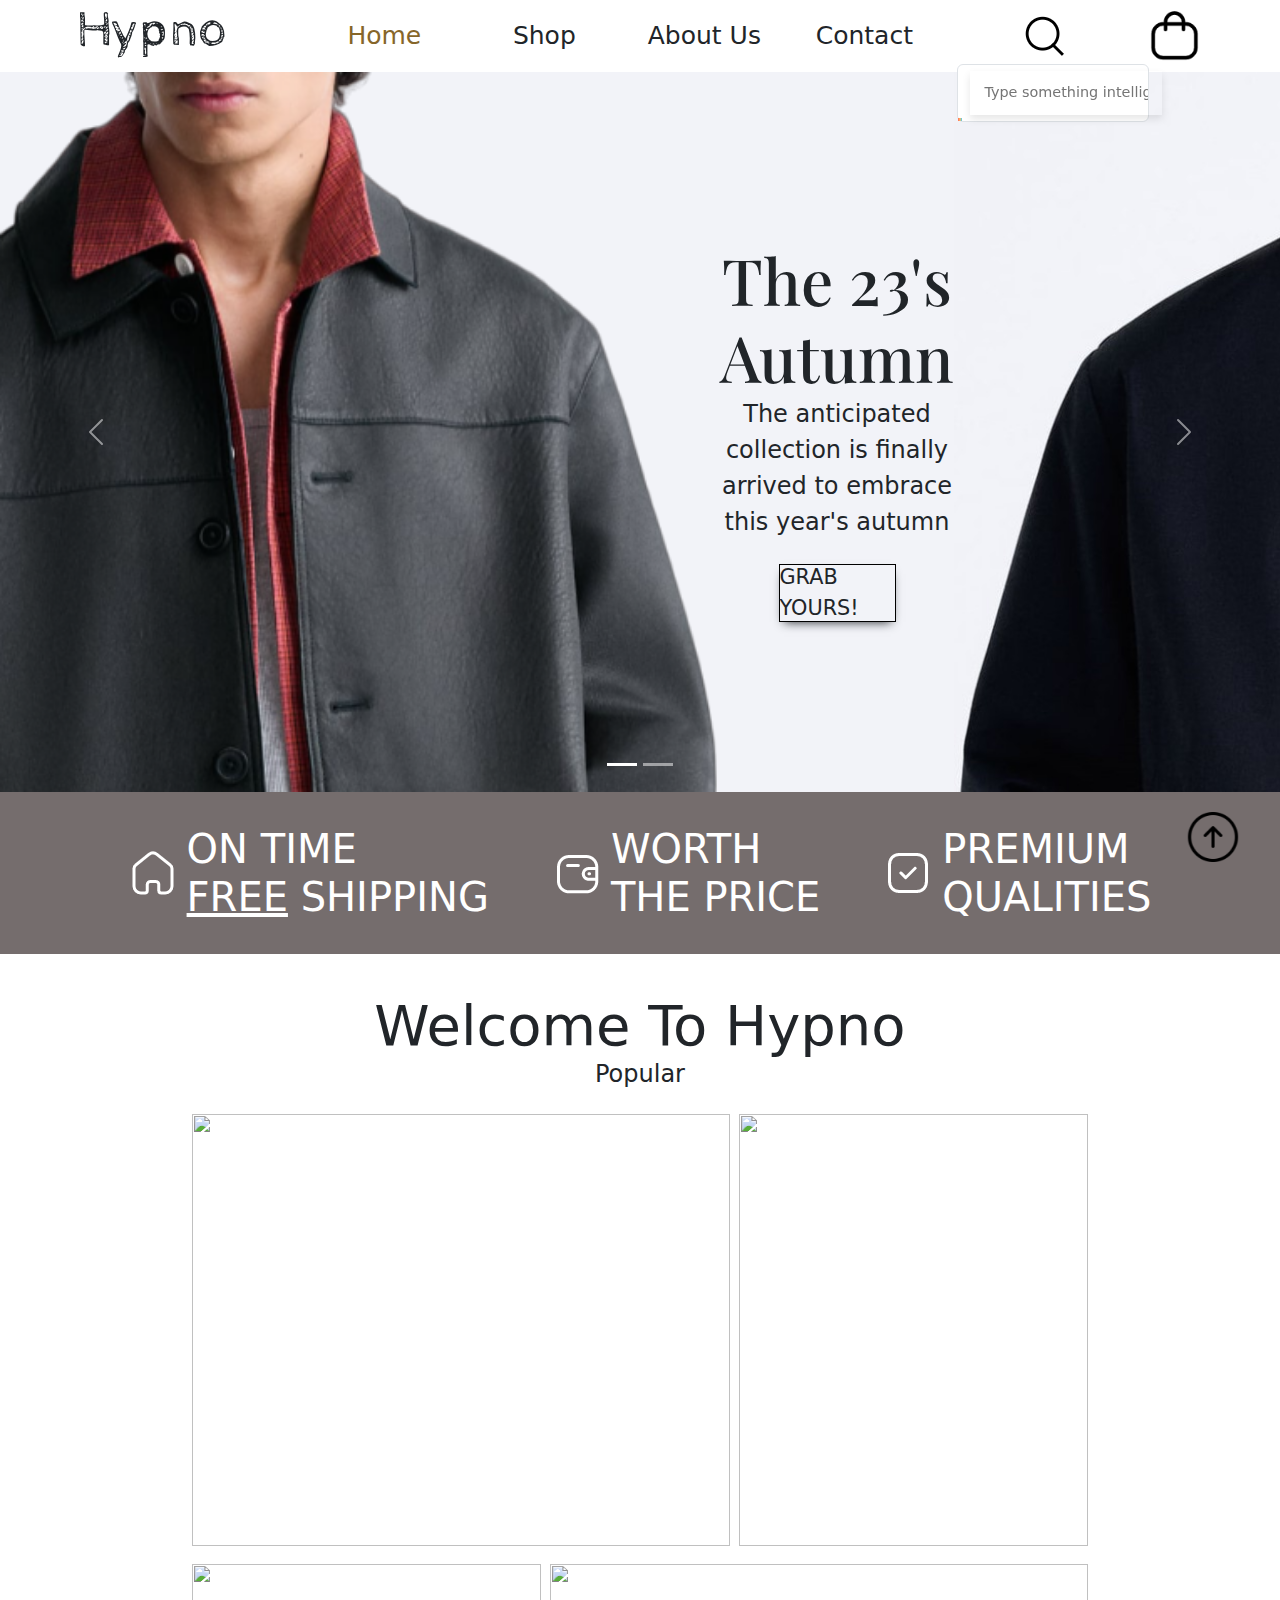
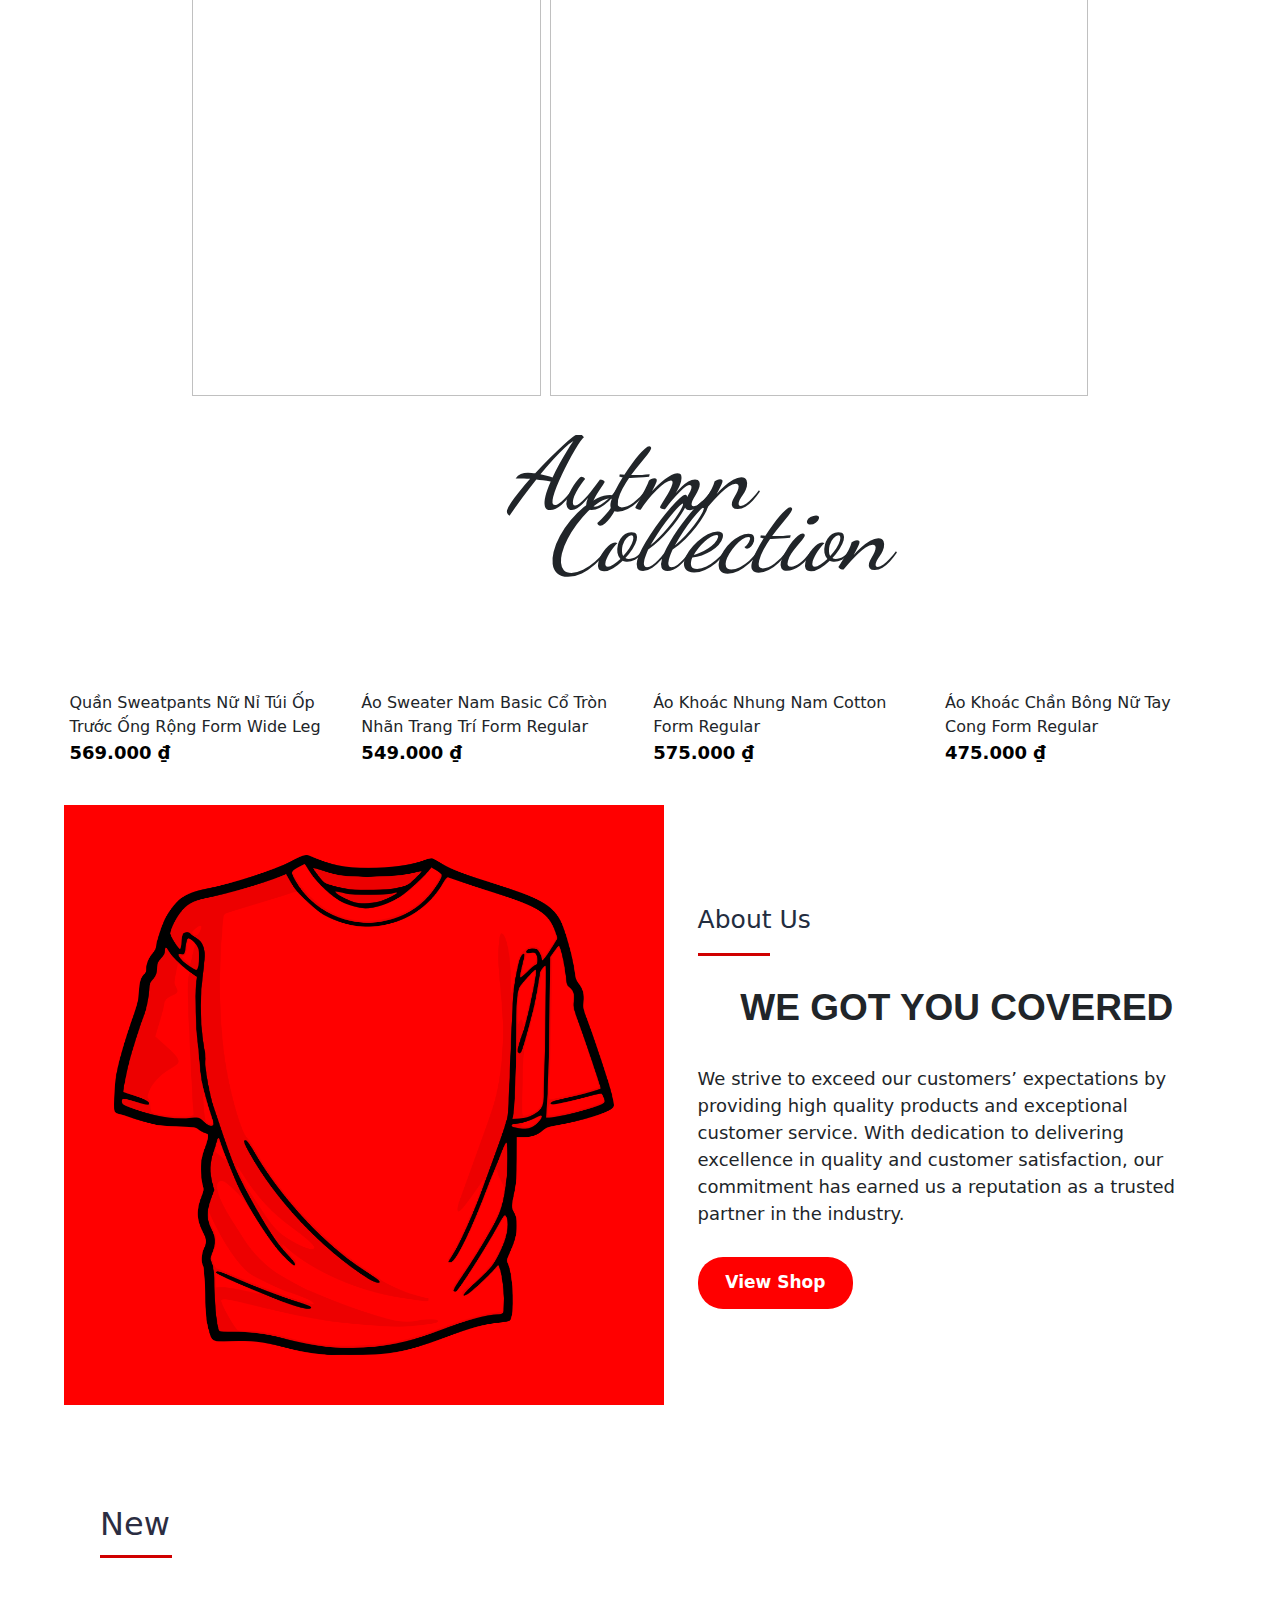
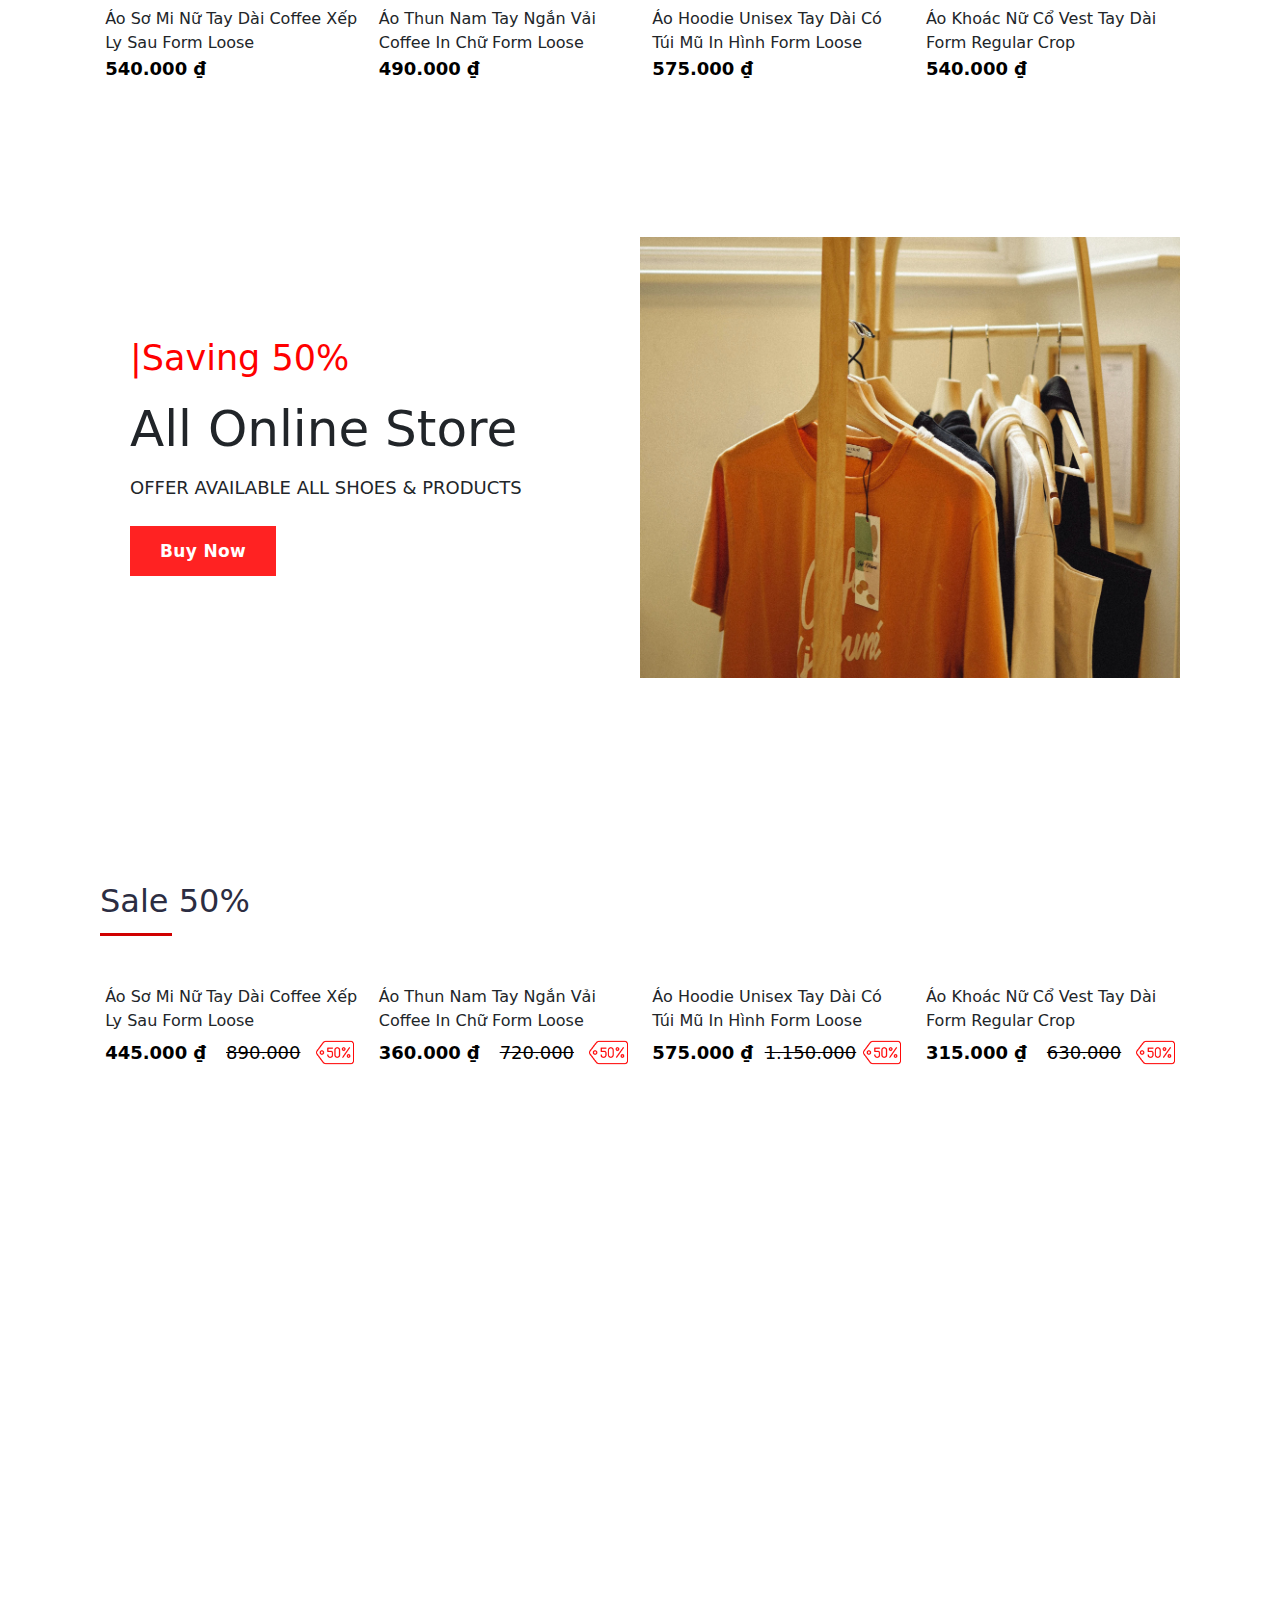
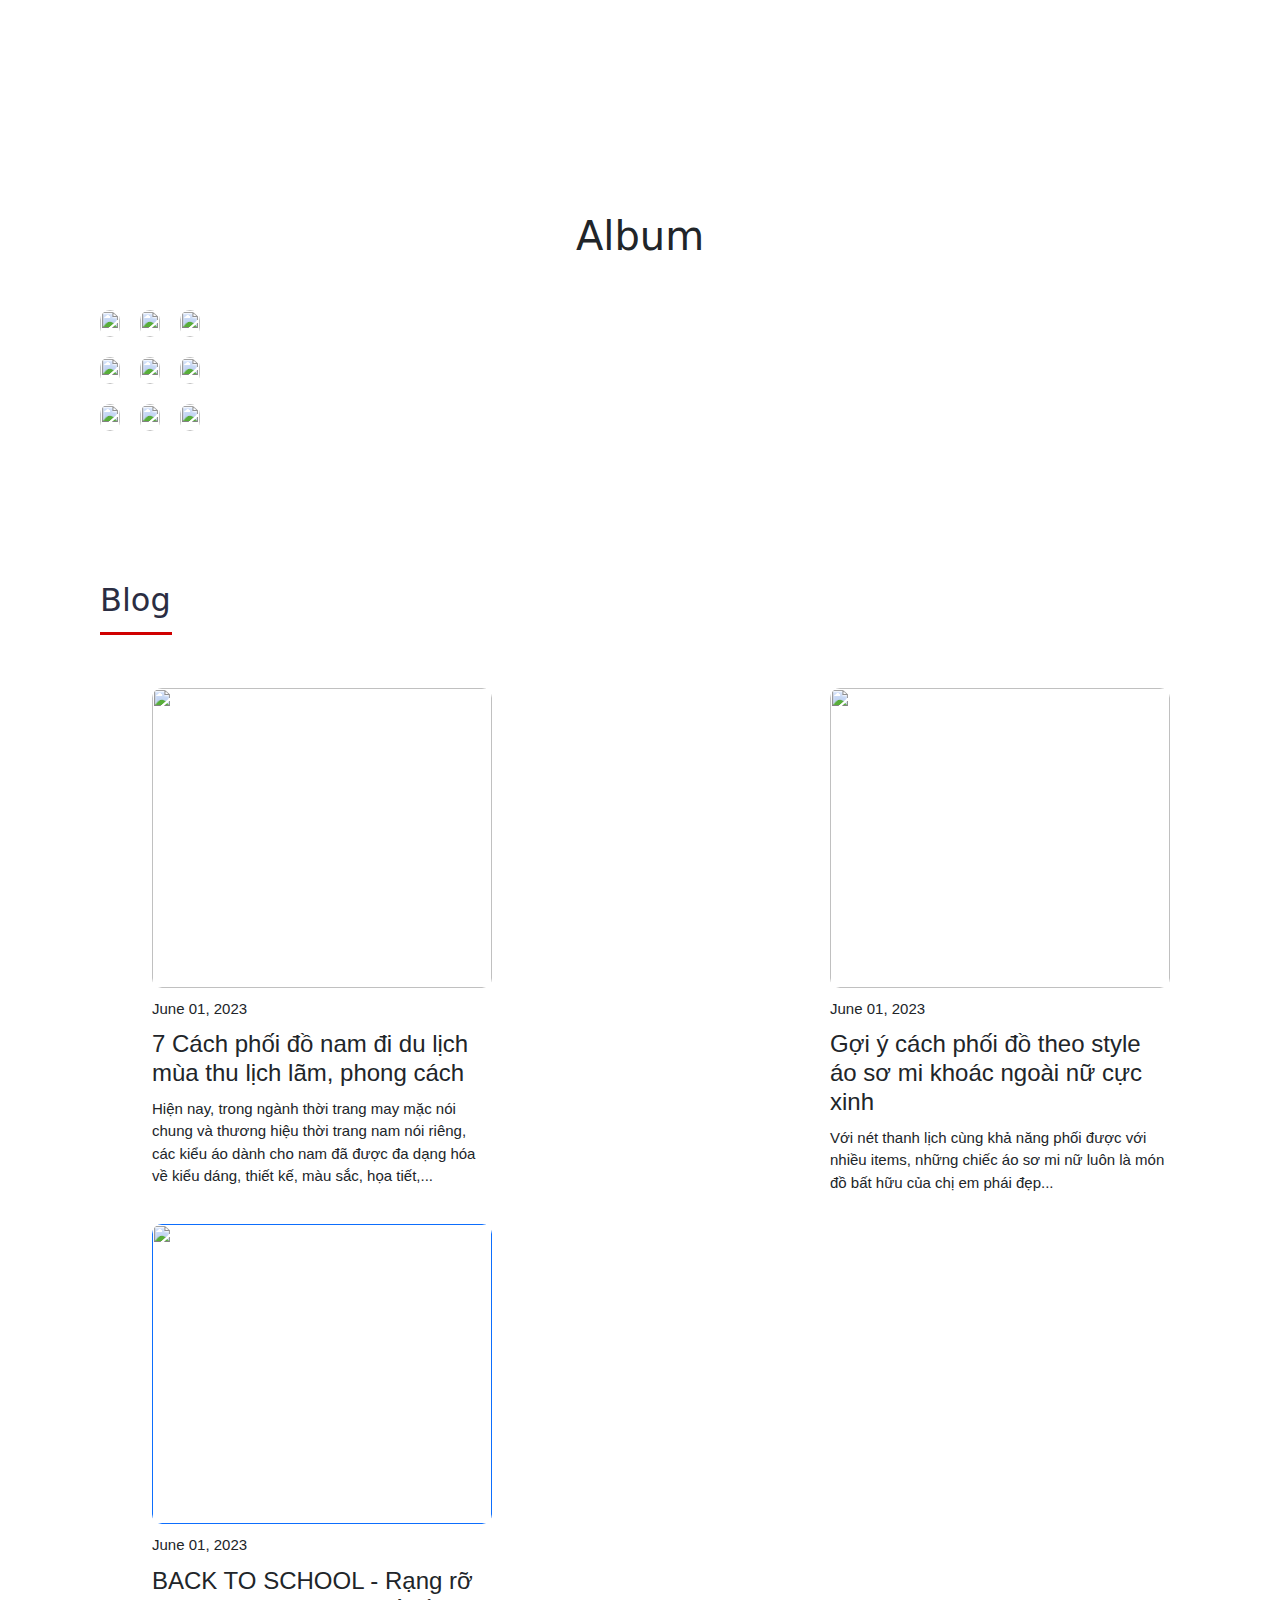
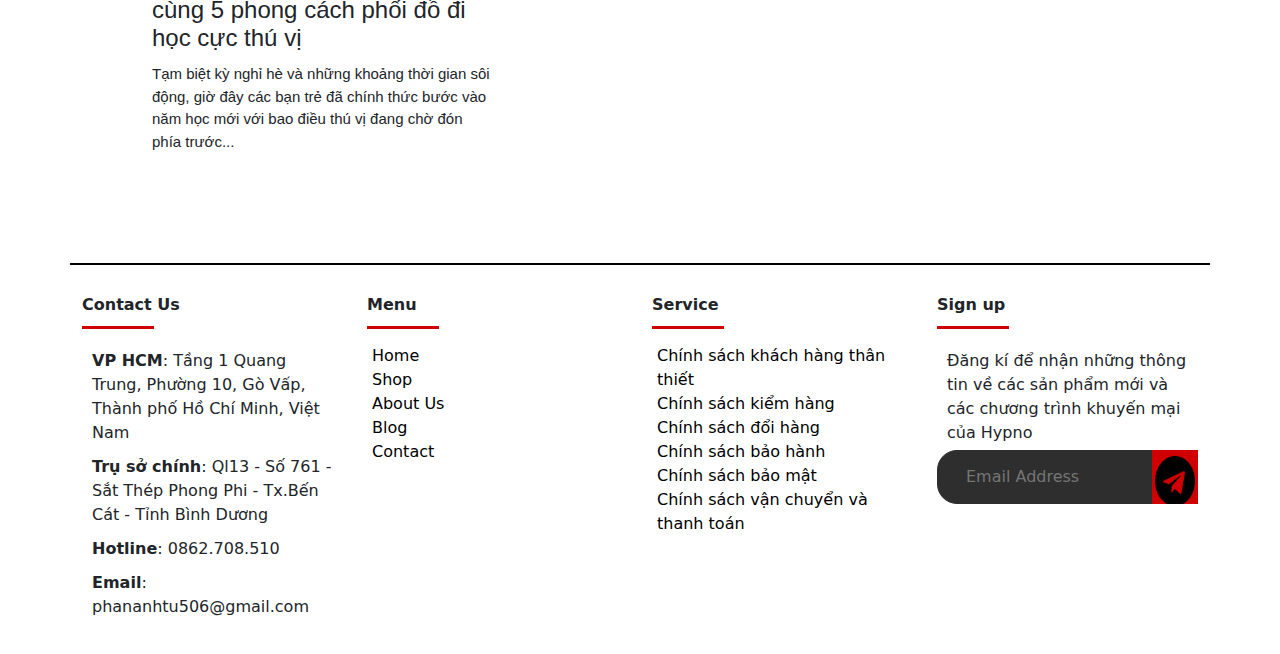
==== commit 2aa10ce8: "update project banner8" ====
--- a/Trang Chủ/index.html
+++ b/Trang Chủ/index.html
@@ -22,6 +22,7 @@
       href="https://cdn.jsdelivr.net/npm/purecss@3.0.0/build/base-min.css"
     />
     <link rel="stylesheet" href="/index.css" />
+    <link rel="stylesheet" href="./responsive.css" />
   </head>
   <body>
     <header>
@@ -156,6 +157,7 @@
       <h6>Popular</h6>
       <main id="top_banner3">
         <div id="tshirt" class="category">
+          <img src="/assets/5.jpg" alt="" />
           <h2>Exclusive T-shirt</h2>
           <div class="sub_content">
             <p>
@@ -165,6 +167,7 @@
           </div>
         </div>
         <div id="collections" class="category">
+          <img src="/assets/6.jpg" alt="" />
           <h2>Unisex Collection</h2>
           <div class="sub_content">
             <p>
@@ -174,9 +177,9 @@
           </div>
         </div>
       </main>
-      <br />
       <div id="bottom_banner3">
         <div id="new_arrivals" class="category">
+          <img src="/assets/7.jpg" alt="" />
           <h2>New Arrivals</h2>
           <div class="sub_content">
             <p>
@@ -186,6 +189,7 @@
           </div>
         </div>
         <div id="trendy" class="category">
+          <img src="/assets/8.jpeg" alt="" />
           <h2>Trendy</h2>
           <div class="sub_content">
             <p>
@@ -203,87 +207,63 @@
           <h5>New Collection>></h5>
         </aside>
         <div id="logo_collection" style="justify-self: center">
-          <h1>Autmn</h1>
+          <h1 style="margin-top: 3%">Autmn</h1>
           <h1 style="margin-left: 13%">Collection</h1>
         </div>
         <aside class="slideIn right" id="r_banner4"><h5>Learn more</h5></aside>
         <script src="./index.js"></script>
       </div>
-      <main>
-        <ul class="products_trending">
-          <li>
-            <div class="product_item">
-              <div class="product_top">
-                <a href="http://"
-                  ><img
-                    src="https://routine.vn/media/catalog/product/cache/d0cf4470db45e8932c69fc124d711a7e/q/u/quan-nu-10f23pknw002_brown_5__1.jpg"
-                    alt=""
-                /></a>
-                <p>Quần Sweatpants Nữ Nỉ Túi Ốp Trước Ống Rộng Form Wide Leg</p>
-                <span style="color: #000000; font-size: 18px"
-                  ><b>569.000 ₫</b></span
-                >
-              </div>
-            </div>
-          </li>
-          <li>
-            <div class="product_item">
-              <div class="product_top">
-                <a href="http://"
-                  ><img
-                    src="https://routine.vn/media/catalog/product/cache/5de180fdba0e830d350bd2803a0413e8/a/o/ao-nam-10f23swe001_blue_1__1.jpg"
-                    alt=""
-                /></a>
-                <p>Áo Sweater Nam Basic Cổ Tròn Nhãn Trang Trí Form Regular</p>
-                <span style="color: #000000; font-size: 18px"
-                  ><b>549.000 ₫</b></span
-                >
-              </div>
-            </div>
-          </li>
-          <li>
-            <div class="product_item">
-              <div class="product_top">
-                <a href="http://"
-                  ><img
-                    src="https://routine.vn/media/catalog/product/cache/5de180fdba0e830d350bd2803a0413e8/1/0/10f21jac022-whitesand-1_5.jpg"
-                    alt=""
-                /></a>
-                <p>Áo Khoác Nhung Nam Cotton Form Regular</p>
-                <span style="color: #000000; font-size: 18px"
-                  ><b>575.000 ₫</b></span
-                >
-              </div>
-            </div>
-          </li>
-          <li>
-            <div class="product_item">
-              <div class="product_top">
-                <a href="http://"
-                  ><img
-                    src="https://routine.vn/media/catalog/product/cache/5de180fdba0e830d350bd2803a0413e8/l/i/liqui0913_4.jpg"
-                    alt=""
-                /></a>
-                <p>Áo Khoác Chần Bông Nữ Tay Cong Form Regular</p>
-                <span style="color: #000000; font-size: 18px"
-                  ><b>475.000 ₫</b></span
-                >
-              </div>
-            </div>
-          </li>
-        </ul>
+      <main class="list_banner">
+        <div class="product_banner">
+          <img
+            src="https://routine.vn/media/catalog/product/cache/d0cf4470db45e8932c69fc124d711a7e/q/u/quan-nu-10f23pknw002_brown_5__1.jpg"
+            alt=""
+          />
+          <p>Quần Sweatpants Nữ Nỉ Túi Ốp Trước Ống Rộng Form Wide Leg</p>
+          <span style="color: #000000; font-size: 18px"><b>569.000 ₫</b></span>
+        </div>
+        <div class="product_banner">
+          <img
+            src="https://routine.vn/media/catalog/product/cache/5de180fdba0e830d350bd2803a0413e8/a/o/ao-nam-10f23swe001_blue_1__1.jpg"
+            alt=""
+          />
+          <p>Áo Sweater Nam Basic Cổ Tròn Nhãn Trang Trí Form Regular</p>
+          <span style="color: #000000; font-size: 18px"><b>549.000 ₫</b></span>
+        </div>
+        <div class="product_banner">
+          <img
+            src="https://routine.vn/media/catalog/product/cache/5de180fdba0e830d350bd2803a0413e8/1/0/10f21jac022-whitesand-1_5.jpg"
+            alt=""
+          />
+          <p>Áo Khoác Nhung Nam Cotton Form Regular</p>
+          <span style="color: #000000; font-size: 18px"><b>575.000 ₫</b></span>
+        </div>
+        <div class="product_banner">
+          <img
+            src="https://routine.vn/media/catalog/product/cache/5de180fdba0e830d350bd2803a0413e8/l/i/liqui0913_4.jpg"
+            alt=""
+          />
+          <p>Áo Khoác Chần Bông Nữ Tay Cong Form Regular</p>
+          <span style="color: #000000; font-size: 18px"><b>475.000 ₫</b></span>
+        </div>
       </main>
     </section>
     <!-- B   A   N   N   E   R   5 -->
     <section id="banner5">
-      <div
-        class="img__left header"
-        style="background-color: red; padding: 50px 50px"
-      >
-        <img src="./assets/t-shirt-34481_1920.png" width="500" height="500" />
+      <div id="img_banner5" style="background-color: red; padding: 50px 50px">
+        <img src="/assets/t-shirt-34481_1920.png" width="500" height="500" />
       </div>
       <main>
         <p style="color: #232d3f; font-size: 25px">About Us</p>
+        <div
+          style="
+            height: 3px;
+            width: 72px;
+            bottom: -15px;
+            background: #d00000;
+            margin-top: -3%;
+          "
+        ></div>
         <h1>WE GOT YOU COVERED</h1>
         <p>
           We strive to exceed our customers’ expectations by providing high
@@ -299,69 +279,48 @@
     <div id="new_shop">
       <div class="new__shop" style="padding-top: 50px">
         <h2 style="color: #2b2d42; position: relative">New</h2>
-        <ul class="products_trending">
-          <li>
-            <div class="product_item">
-              <div class="product_top">
-                <a href="http://"
-                  ><img
-                    src="https://routine.vn/media/catalog/product/cache/5de180fdba0e830d350bd2803a0413e8/1/0/10s23shlw024_black_1_.jpg"
-                    alt=""
-                /></a>
-                <p>Áo Sơ Mi Nữ Tay Dài Coffee Xếp Ly Sau Form Loose</p>
-                <span style="color: #000000; font-size: 18px"
-                  ><b>540.000 ₫</b></span
-                >
-                <!-- <h4 class="icon__new">PAT</h4> -->
-              </div>
-            </div>
-          </li>
-          <li>
-            <div class="product_item">
-              <div class="product_top">
-                <a href="http://"
-                  ><img
-                    src="https://routine.vn/media/catalog/product/cache/5de180fdba0e830d350bd2803a0413e8/1/0/10s23tss062-ao-thun_2__3.jpg"
-                    alt=""
-                /></a>
-                <p>Áo Thun Nam Tay Ngắn Vải Coffee In Chữ Form Loose</p>
-                <span style="color: #000000; font-size: 18px"
-                  ><b>490.000 ₫</b></span
-                >
-              </div>
-            </div>
-          </li>
-          <li>
-            <div class="product_item">
-              <div class="product_top">
-                <a href="http://"
-                  ><img
-                    src="https://routine.vn/media/catalog/product/cache/5de180fdba0e830d350bd2803a0413e8/a/o/ao-unisex-10f23hodu003_brown_1__2.jpg"
-                    alt=""
-                /></a>
-                <p>Áo Hoodie Unisex Tay Dài Có Túi Mũ In Hình Form Loose</p>
-                <span style="color: #000000; font-size: 18px"
-                  ><b>575.000 ₫</b></span
-                >
-              </div>
-            </div>
-          </li>
-          <li>
-            <div class="product_item">
-              <div class="product_top">
-                <a href="http://"
-                  ><img
-                    src="https://routine.vn/media/catalog/product/cache/5de180fdba0e830d350bd2803a0413e8/1/0/10f22jacw012_beige-ao-khoac-nu_1__2.jpg"
-                    alt=""
-                /></a>
-                <p>Áo Khoác Nữ Cổ Vest Tay Dài Form Regular Crop</p>
-                <span style="color: #000000; font-size: 18px"
-                  ><b>540.000 ₫</b></span
-                >
-              </div>
-            </div>
-          </li>
-        </ul>
+        <main class="list_banner">
+          <div class="product_banner">
+            <img
+              src="https://routine.vn/media/catalog/product/cache/5de180fdba0e830d350bd2803a0413e8/1/0/10s23shlw024_black_1_.jpg"
+              alt=""
+            />
+            <p>Áo Sơ Mi Nữ Tay Dài Coffee Xếp Ly Sau Form Loose</p>
+            <span style="color: #000000; font-size: 18px"
+              ><b>540.000 ₫</b></span
+            >
+          </div>
+          <div class="product_banner">
+            <img
+              src="https://routine.vn/media/catalog/product/cache/5de180fdba0e830d350bd2803a0413e8/1/0/10s23tss062-ao-thun_2__3.jpg"
+              alt=""
+            />
+            <p>Áo Thun Nam Tay Ngắn Vải Coffee In Chữ Form Loose</p>
+            <span style="color: #000000; font-size: 18px"
+              ><b>490.000 ₫</b></span
+            >
+          </div>
+          <div class="product_banner">
+            <img
+              src="https://routine.vn/media/catalog/product/cache/5de180fdba0e830d350bd2803a0413e8/a/o/ao-unisex-10f23hodu003_brown_1__2.jpg"
+              alt=""
+            />
+            <p>Áo Hoodie Unisex Tay Dài Có Túi Mũ In Hình Form Loose</p>
+            <span style="color: #000000; font-size: 18px"
+              ><b>575.000 ₫</b></span
+            >
+          </div>
+          <div class="product_banner">
+            <img
+              src="https://routine.vn/media/catalog/product/cache/5de180fdba0e830d350bd2803a0413e8/1/0/10f22jacw012_beige-ao-khoac-nu_1__2.jpg"
+              alt=""
+            />
+            <p>Áo Khoác Nữ Cổ Vest Tay Dài Form Regular Crop</p>
+            <span style="color: #000000; font-size: 18px"
+              ><b>540.000 ₫</b></span
+            >
+          </div>
+        </main>
       </div>
     </div>
     <!-- B   A   N   N   E   R   7 -->
@@ -392,152 +351,56 @@
     <div id="sale_shop">
       <div class="sale__shop" style="padding-top: 50px">
         <h2 style="color: #2b2d42; position: relative">Sale 50%</h2>
-        <ul class="products_trending">
-          <li>
-            <div class="product_item">
-              <div class="product_top">
-                <a href="http://"
-                  ><img
-                    src="https://routine.vn/media/catalog/product/cache/5de180fdba0e830d350bd2803a0413e8/1/0/10f21hoda001_2__2.jpg"
-                    alt=""
-                /></a>
-                <p>Áo Hoodie Thể Thao Tay Ngắn Có Nón Form Regular</p>
-                <div class="sale_icon" style="display: flex">
-                  <span
-                    style="
-                      color: #000000;
-                      font-size: 18px;
-                      padding-right: 20px;
-                      padding-top: 6px;
-                    "
-                    ><b>445.000 ₫</b></span
-                  >
-                  <span
-                    style="
-                      text-decoration: line-through;
-                      padding-top: 6px;
-                      padding-right: 20px;
-                    "
-                    >890.000 ₫</span
-                  >
-                  <img
-                    src="/Image/50-percent.png"
-                    style="width: 40px; height: 40px"
-                    alt=""
-                  />
-                </div>
-              </div>
-            </div>
-          </li>
-          <li>
-            <div class="product_item">
-              <div class="product_top">
-                <a href="http://"
-                  ><img
-                    src="https://routine.vn/media/catalog/product/cache/5de180fdba0e830d350bd2803a0413e8/1/0/10f21jacw017_-_black-4_1.jpg"
-                    alt=""
-                /></a>
-                <p>Áo Khoác Nữ Nhún Thân Sau Có Dây Kéo Form Regular</p>
-                <div class="sale_icon" style="display: flex">
-                  <span
-                    style="
-                      color: #000000;
-                      font-size: 18px;
-                      padding-right: 20px;
-                      padding-top: 6px;
-                    "
-                    ><b>360.000 ₫</b></span
-                  >
-                  <span
-                    style="
-                      text-decoration: line-through;
-                      padding-top: 6px;
-                      padding-right: 20px;
-                    "
-                    >720.000 ₫</span
-                  >
-                  <img
-                    src="/Image/50-percent.png"
-                    style="width: 40px; height: 40px"
-                    alt=""
-                  />
-                </div>
-              </div>
-            </div>
-          </li>
-          <li>
-            <div class="product_item">
-              <div class="product_top">
-                <a href="http://"
-                  ><img
-                    src="https://routine.vn/media/catalog/product/cache/5de180fdba0e830d350bd2803a0413e8/1/0/10f21jac006-3_1.jpg"
-                    alt=""
-                /></a>
-                <p>Áo Khoác Dài Nam Manteau Có Cổ Form Regular</p>
-                <div class="sale_icon" style="display: flex">
-                  <span
-                    style="
-                      color: #000000;
-                      font-size: 18px;
-                      padding-right: 20px;
-                      padding-top: 6px;
-                    "
-                    ><b>575.000 ₫</b></span
-                  >
-                  <span
-                    style="
-                      text-decoration: line-through;
-                      padding-top: 6px;
-                      padding-right: 20px;
-                    "
-                    >1.150.000 ₫</span
-                  >
-                  <img
-                    src="/Image/50-percent.png"
-                    style="width: 40px; height: 40px"
-                    alt=""
-                  />
-                </div>
-              </div>
-            </div>
-          </li>
-          <li>
-            <div class="product_item">
-              <div class="product_top">
-                <a href="http://"
-                  ><img
-                    src="https://routine.vn/media/catalog/product/cache/5de180fdba0e830d350bd2803a0413e8/a/o/ao-len-nu-10f22kniw010_pink_3_1_3.jpg"
-                    alt=""
-                /></a>
-                <p>Áo Len Dệt Kim Nữ Tay Dài Trơn Form Regular Crop</p>
-                <div class="sale_icon" style="display: flex">
-                  <span
-                    style="
-                      color: #000000;
-                      font-size: 18px;
-                      padding-right: 20px;
-                      padding-top: 6px;
-                    "
-                    ><b>315.000 ₫</b></span
-                  >
-                  <span
-                    style="
-                      text-decoration: line-through;
-                      padding-top: 6px;
-                      padding-right: 20px;
-                    "
-                    >630.000 ₫</span
-                  >
-                  <img
-                    src="/Image/50-percent.png"
-                    style="width: 40px; height: 40px"
-                    alt=""
-                  />
-                </div>
-              </div>
-            </div>
-          </li>
-        </ul>
+        <main class="list_banner">
+          <div class="product_banner">
+            <img
+              src="https://routine.vn/media/catalog/product/cache/5de180fdba0e830d350bd2803a0413e8/1/0/10f21hoda001_2__2.jpg"
+              alt=""
+            />
+            <p>Áo Sơ Mi Nữ Tay Dài Coffee Xếp Ly Sau Form Loose</p>
+            <div class="price_banner8" style="color: #000000; font-size: 18px">
+              <b>445.000 ₫</b>
+              <p>890.000</p>
+              <img src="/Image/50-percent.png" alt="">
+            </div>
+          </div>
+          <div class="product_banner">
+            <img
+              src="https://routine.vn/media/catalog/product/cache/5de180fdba0e830d350bd2803a0413e8/1/0/10f21jacw017_-_black-4_1.jpg"
+              alt=""
+            />
+            <p>Áo Thun Nam Tay Ngắn Vải Coffee In Chữ Form Loose</p>
+            <div class="price_banner8" style="color: #000000; font-size: 18px">
+              <b>360.000 ₫</b>
+              <p>720.000</p>
+              <img src="/Image/50-percent.png" alt="">
+            </div>
+          </div>
+          <div class="product_banner">
+            <img
+              src="https://routine.vn/media/catalog/product/cache/5de180fdba0e830d350bd2803a0413e8/1/0/10f21jac006-3_1.jpg"
+              alt=""
+            />
+            <p>Áo Hoodie Unisex Tay Dài Có Túi Mũ In Hình Form Loose</p>
+            <div class="price_banner8" style="color: #000000; font-size: 18px">
+              <b>575.000 ₫</b>
+              <p>1.150.000</p>
+              <img src="/Image/50-percent.png" alt="">
+            </div>
+          </div>
+          <div class="product_banner">
+            <img
+              src="https://routine.vn/media/catalog/product/cache/5de180fdba0e830d350bd2803a0413e8/a/o/ao-len-nu-10f22kniw010_pink_3_1_3.jpg"
+              alt=""
+            />
+            <p>Áo Khoác Nữ Cổ Vest Tay Dài Form Regular Crop</p>
+            <div class="price_banner8" style="color: #000000; font-size: 18px">
+              <b>315.000 ₫</b>
+              <p>630.000</p>
+              <img src="/Image/50-percent.png" alt="">
+            </div>
+          </div>
+        </main>
       </div>
     </div>
     <!-- B   A   N   N   E   R   9 -->
--- a/index.css
+++ b/index.css
@@ -115,7 +115,7 @@
   position: absolute;
   z-index: 2;
   width: 15vw;
-  margin: .3% -5%;
+  margin: 0.3% -5%;
   backdrop-filter: blur(7px);
   opacity: 1;
   color: none;
@@ -129,8 +129,8 @@
 
 .input-border-alt {
   height: 3px;
-  background: linear-gradient(90deg, #FF6464 0%, #FFBF59 50%, #47C9FF 100%);
-  transition: width 0.4s cubic-bezier(0.42, 0, 0.58, 1.00);
+  background: linear-gradient(90deg, #ff6464 0%, #ffbf59 50%, #47c9ff 100%);
+  transition: width 0.4s cubic-bezier(0.42, 0, 0.58, 1);
 }
 
 .input-alt:focus + .input-border-alt {
@@ -171,8 +171,8 @@
 #page1 div h1 {
   text-align: center;
   width: 150%;
-  font-size: 400%;  font-family: "Playfair Display", serif;
-
+  font-size: 400%;
+  font-family: "Playfair Display", serif;
 }
 #page1 div p {
   font-size: 150%;
@@ -274,30 +274,20 @@
   height: 50vh;
   display: flex;
   justify-content: space-between;
-
   position: relative;
 }
-#tshirt {
+#tshirt,
+#trendy {
   width: 60%;
-  background: url(./assets/1.jpg);
-  background-size: cover;
-}
-#collections {
-  width: 39%;
-  background-image: url(./assets/2.jpg);
-}
+}
+#collections,
 #new_arrivals {
   width: 39%;
-  background-image: url(./assets/3.jpg);
-}
-#trendy {
-  width: 60%;
-  background-image: url(./assets/4.jpg);
 }
 .category {
-  background-size: cover;
   overflow: hidden;
   position: relative;
+  margin-top: 2%;
 }
 .category h2 {
   font-size: 40px;
@@ -306,8 +296,14 @@
   transition: 0.5s ease;
   margin-top: 25vh;
   width: 100%;
+  z-index: 8;
   position: absolute;
-  z-index: 1;
+}
+.category img {
+  z-index: -1;
+  width: 100%;
+  height: 100%;
+  position: absolute;
 }
 .sub_content {
   text-align: center;
@@ -341,17 +337,17 @@
 }
 #logo_collection {
   align-self: center;
+  height: 100%;
 }
 #logo_collection h1 {
   text-align: center;
   font-style: italic;
   font-family: "Dancing Script", cursive;
-  font-size: 100px;
+  font-size: 635%;
   line-height: 60%;
   margin-right: 25%;
   align-self: center;
 }
-
 .left {
   position: relative;
   transform: translatex(-300px);
@@ -369,34 +365,28 @@
   transform: translatex(0);
   opacity: 1;
 }
-.product_top p {
-  font-size: 15px;
-  margin: 10px 0;
-  font-family: "Segoe UI", Tahoma, Geneva, Verdana, sans-serif;
-  font-weight: 400;
-}
-.product_item {
-  width: 285px;
-  height: 500px;
-  position: relative;
-}
-
-.product_item img {
-  width: 100%;
-  height: 395px;
+.list_banner {
+  display: flex;
+  width: 100%;
+  justify-content: space-between;
+}
+.product_banner {
+  width: 24%;
+  transition: 0.3s ease-in-out;
   border-radius: 10px;
-  transition: 0.3s ease-in-out;
-}
-.product_item img:hover {
+  margin-top: 3%;
+}
+.product_banner:hover {
   transform: scale(1.05);
-}
-ul.products_trending {
-  display: flex;
-  margin-top: 3%;
-}
-ul.products_trending li {
-  flex-basis: 25%;
-  list-style: none;
+  box-shadow: rgba(0, 0, 0, 0.35) 0px 5px 15px;
+}
+.product_banner img {
+  width: 100%;
+  border-radius: 10px;
+}
+.product_banner p,
+span {
+  padding-left: 2%;
 }
 /* B   A   N   N   E   R   5 */
 #banner5 {
@@ -437,41 +427,17 @@
   background-color: black;
 }
 /* B   A   N   N   E   R   6 */
-#footer_sale {
-  width: 100%;
-  z-index: 1;
-  padding: 10px 100px;
-  height: auto;
-  display: block;
-}
-.img__left__sale {
-  background-image: url(/Image/pexels-yelena-odintsova-14579191.jpg);
-  background-position: center;
-  background-size: cover;
-  height: 70%;
-}
-#sale_shop {
-  height: 100vh;
-}
-
-.ig__shop {
-  max-width: 1224px;
-  width: 90%;
-  margin: auto;
-  padding: 40px 0;
-}
-.photo-gallery {
-  display: flex;
-  gap: 20px;
-}
-.column {
-  display: flex;
-  flex-direction: column;
-  gap: 20px;
-}
-.photo img {
-  width: 100%;
-  height: 100%;
-  border-radius: 10px;
-  object-fit: cover;
-}
+
+/* B   A   N   N   E   R   8 */
+.price_banner8 {
+  display: flex;
+  align-items: center;
+  justify-content: space-between;
+  margin: 0 2%;
+}
+.price_banner8 p{
+  text-decoration: line-through;
+}
+.price_banner8 img{
+  width: 3vw;
+}--- a/Trang Chủ/responsive.css
+++ b/Trang Chủ/responsive.css
@@ -0,0 +1,61 @@
+@media (max-width: 480px) {
+  html {
+    width: 100%;
+  }
+  nav {
+    display: none;
+  }
+  /* B   A   N   N   E   R   1 */
+  #page1,
+  #page2 {
+    width: 390px;
+    height: 100%;
+    font-size: smaller;
+  }
+  /* B   A   N   N   E   R   2 */
+  #banner2 {
+    font-size: 37%;
+    height: 10vh;
+  }
+  #banner2 img {
+    width: 30px;
+  }
+  /* B   A   N   N   E   R   3 */
+  #top_banner3,
+  #bottom_banner3 {
+    flex-flow: column;
+    align-items: center;
+  }
+  #top_banner3 > div,
+  #bottom_banner3 > div {
+    width: 300px;
+    font-size: smaller;
+  }
+  /* B   A   N   N   E   R   4 */
+  #top_banner4 {
+    flex-flow: column;
+  }
+  #l_banner4 {
+    display: none;
+  }
+  #logo_collection h1 {
+    font-size: 500%;
+  }
+  #list_banner4 {
+    flex-wrap: wrap;
+  }
+  #product_banner4 {
+    width: 47%;
+    font-size: smaller;
+  }
+  /* B   A   N   N   E   R   5 */
+  #banner5 {
+    height: 500px;
+  }
+  #img_banner5 {
+    display: none;
+  }
+  #banner5 main {
+    width: 100%;
+  }
+}
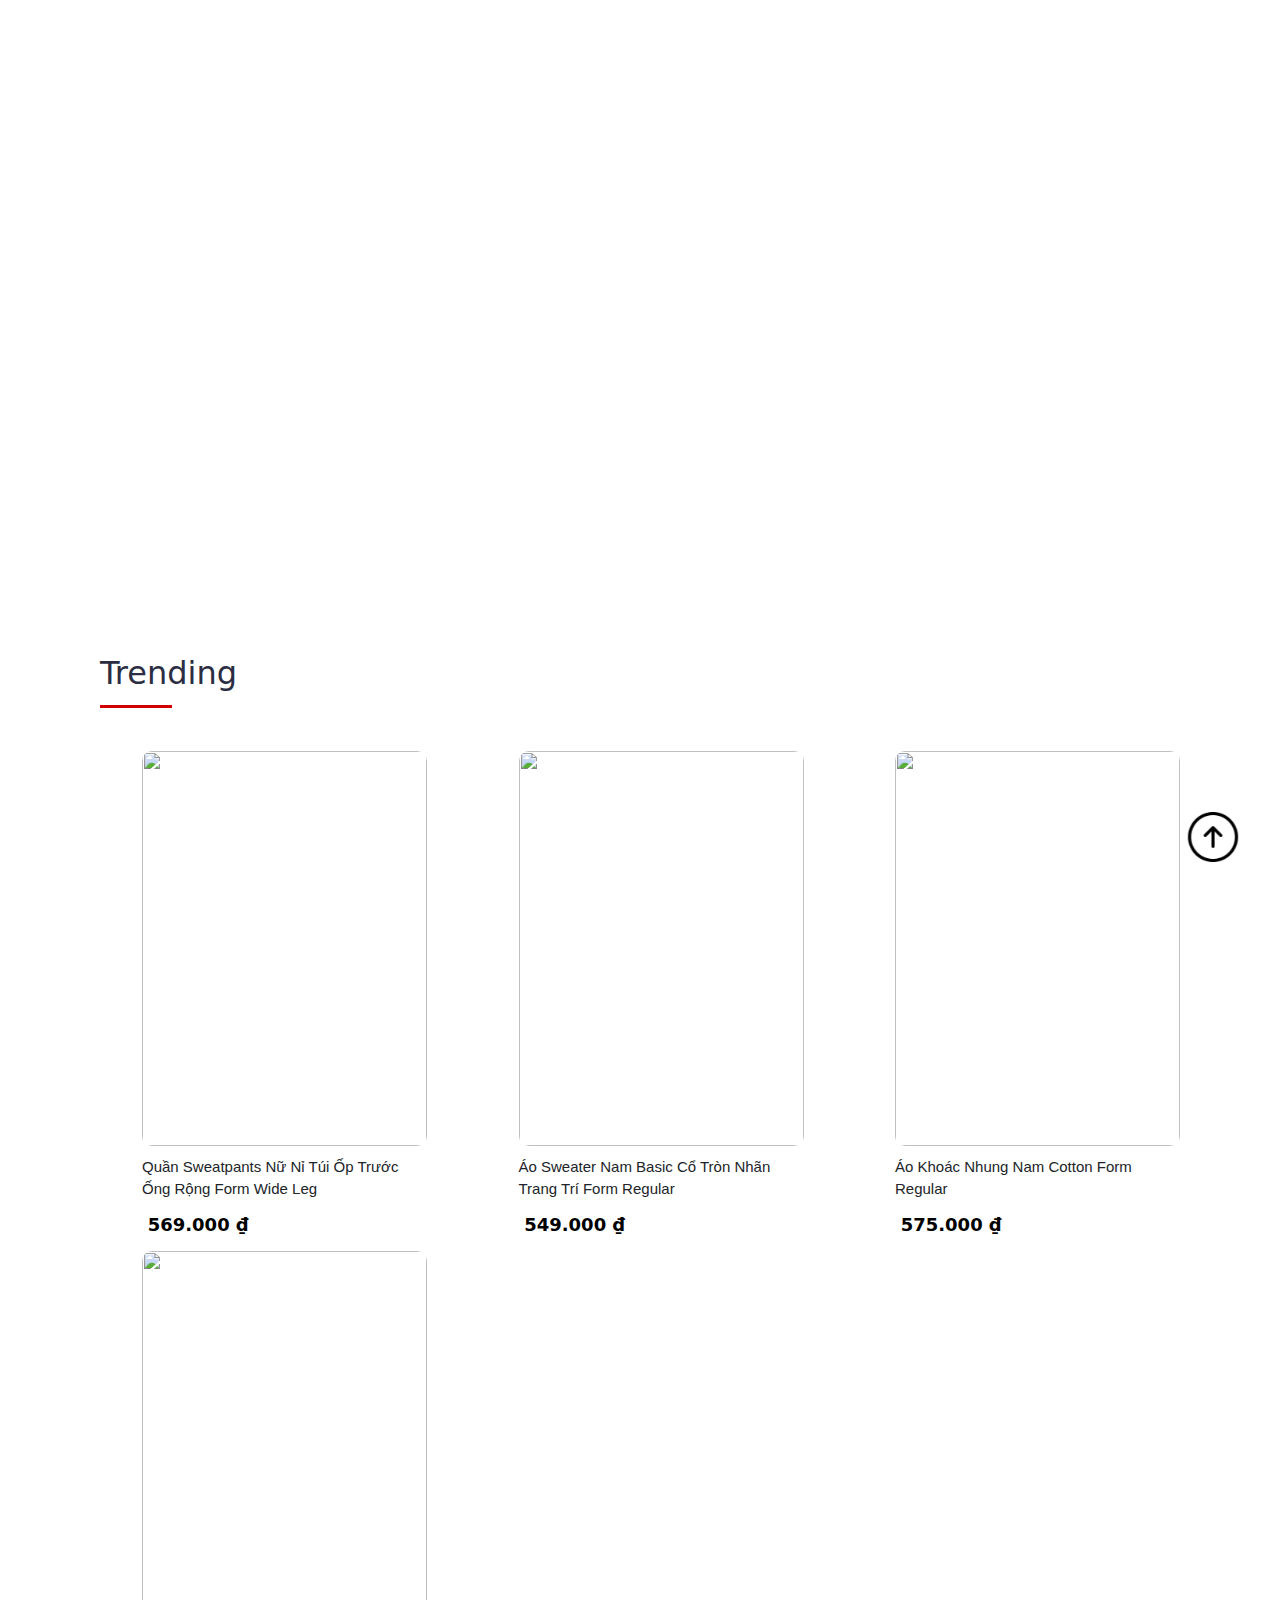
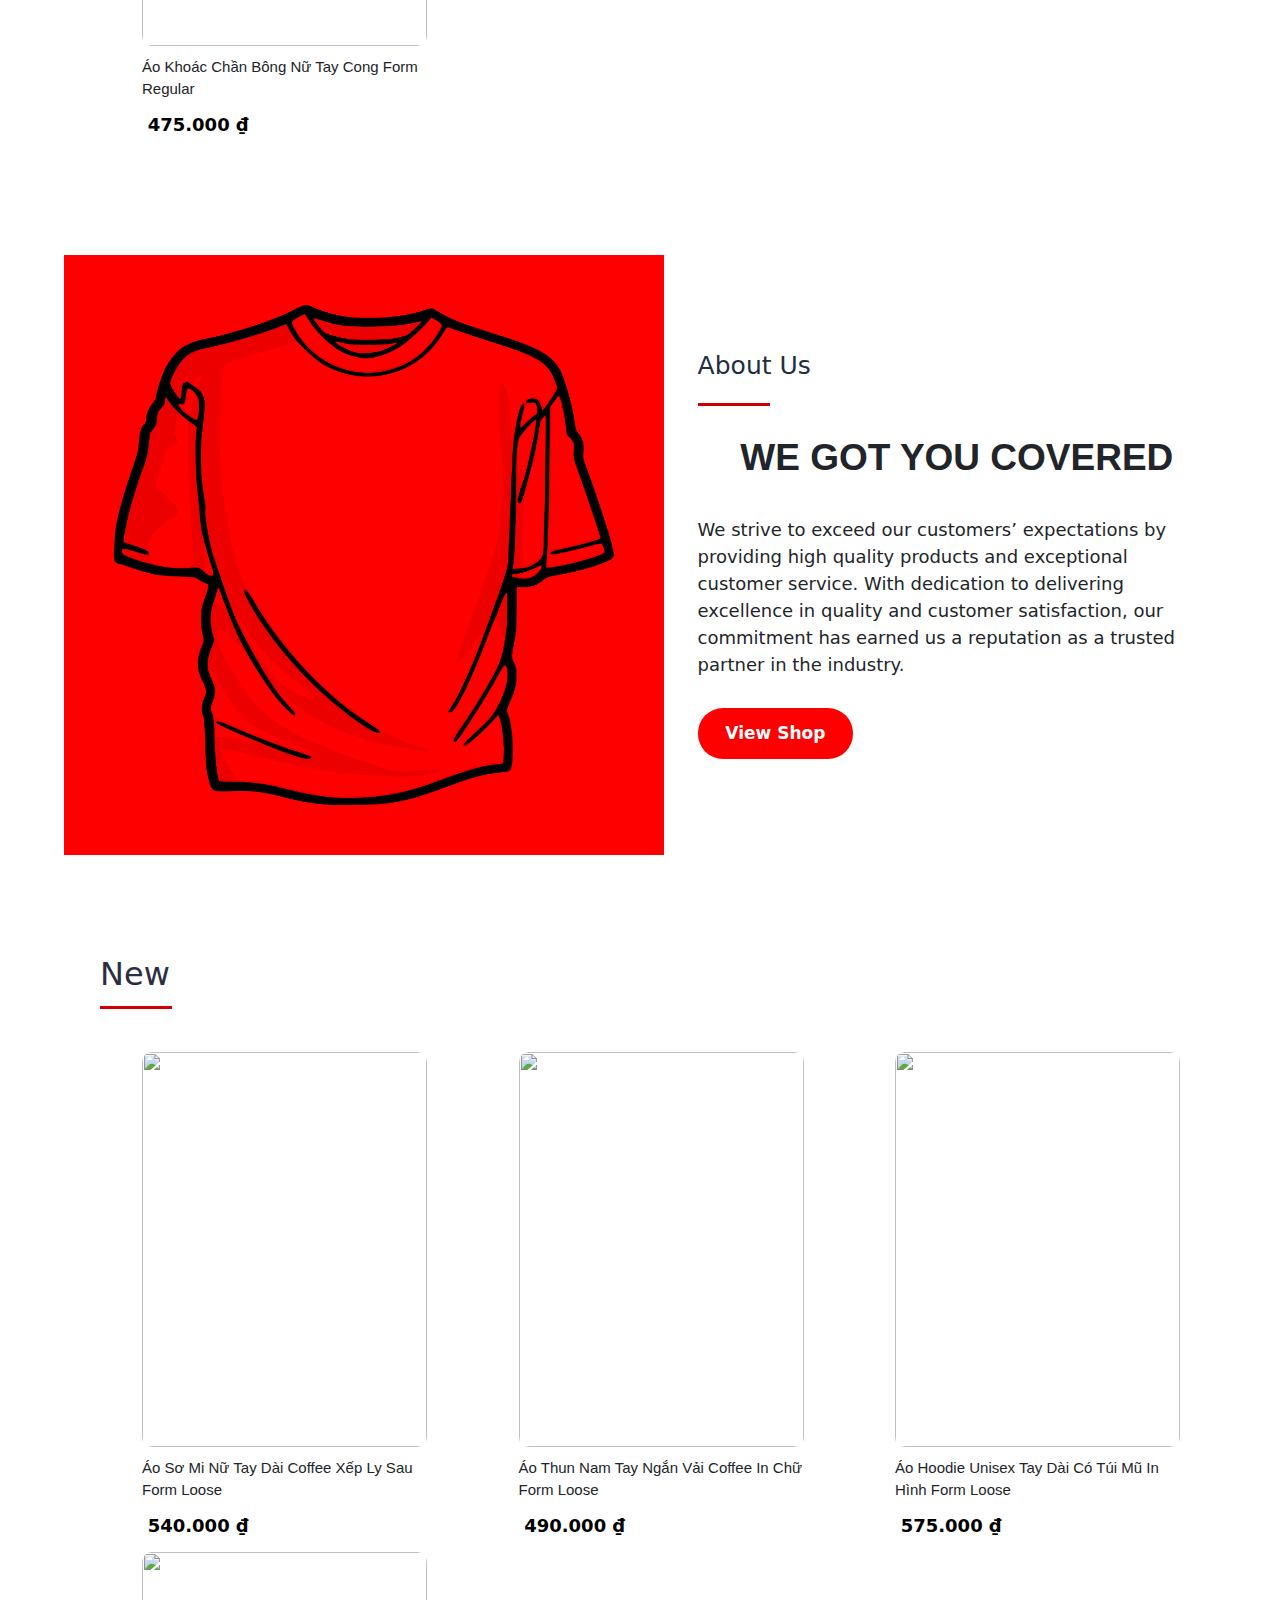
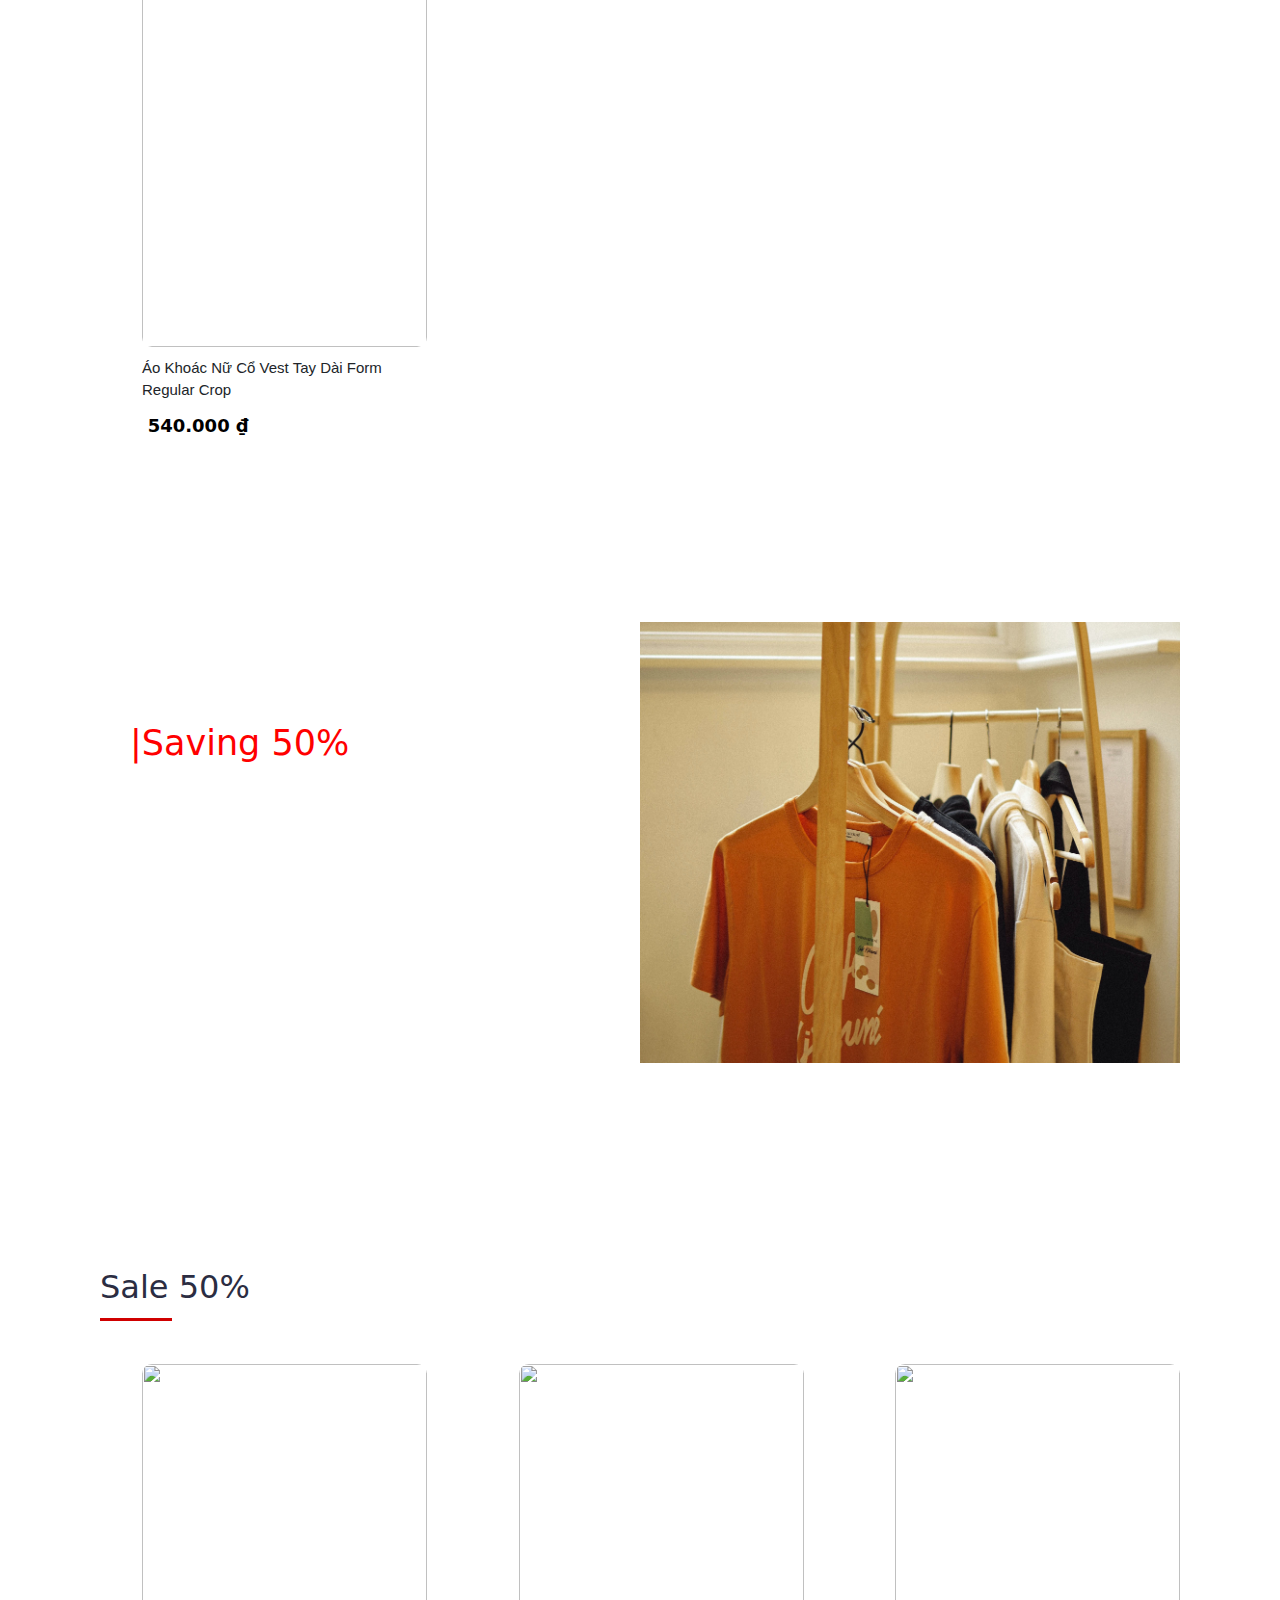
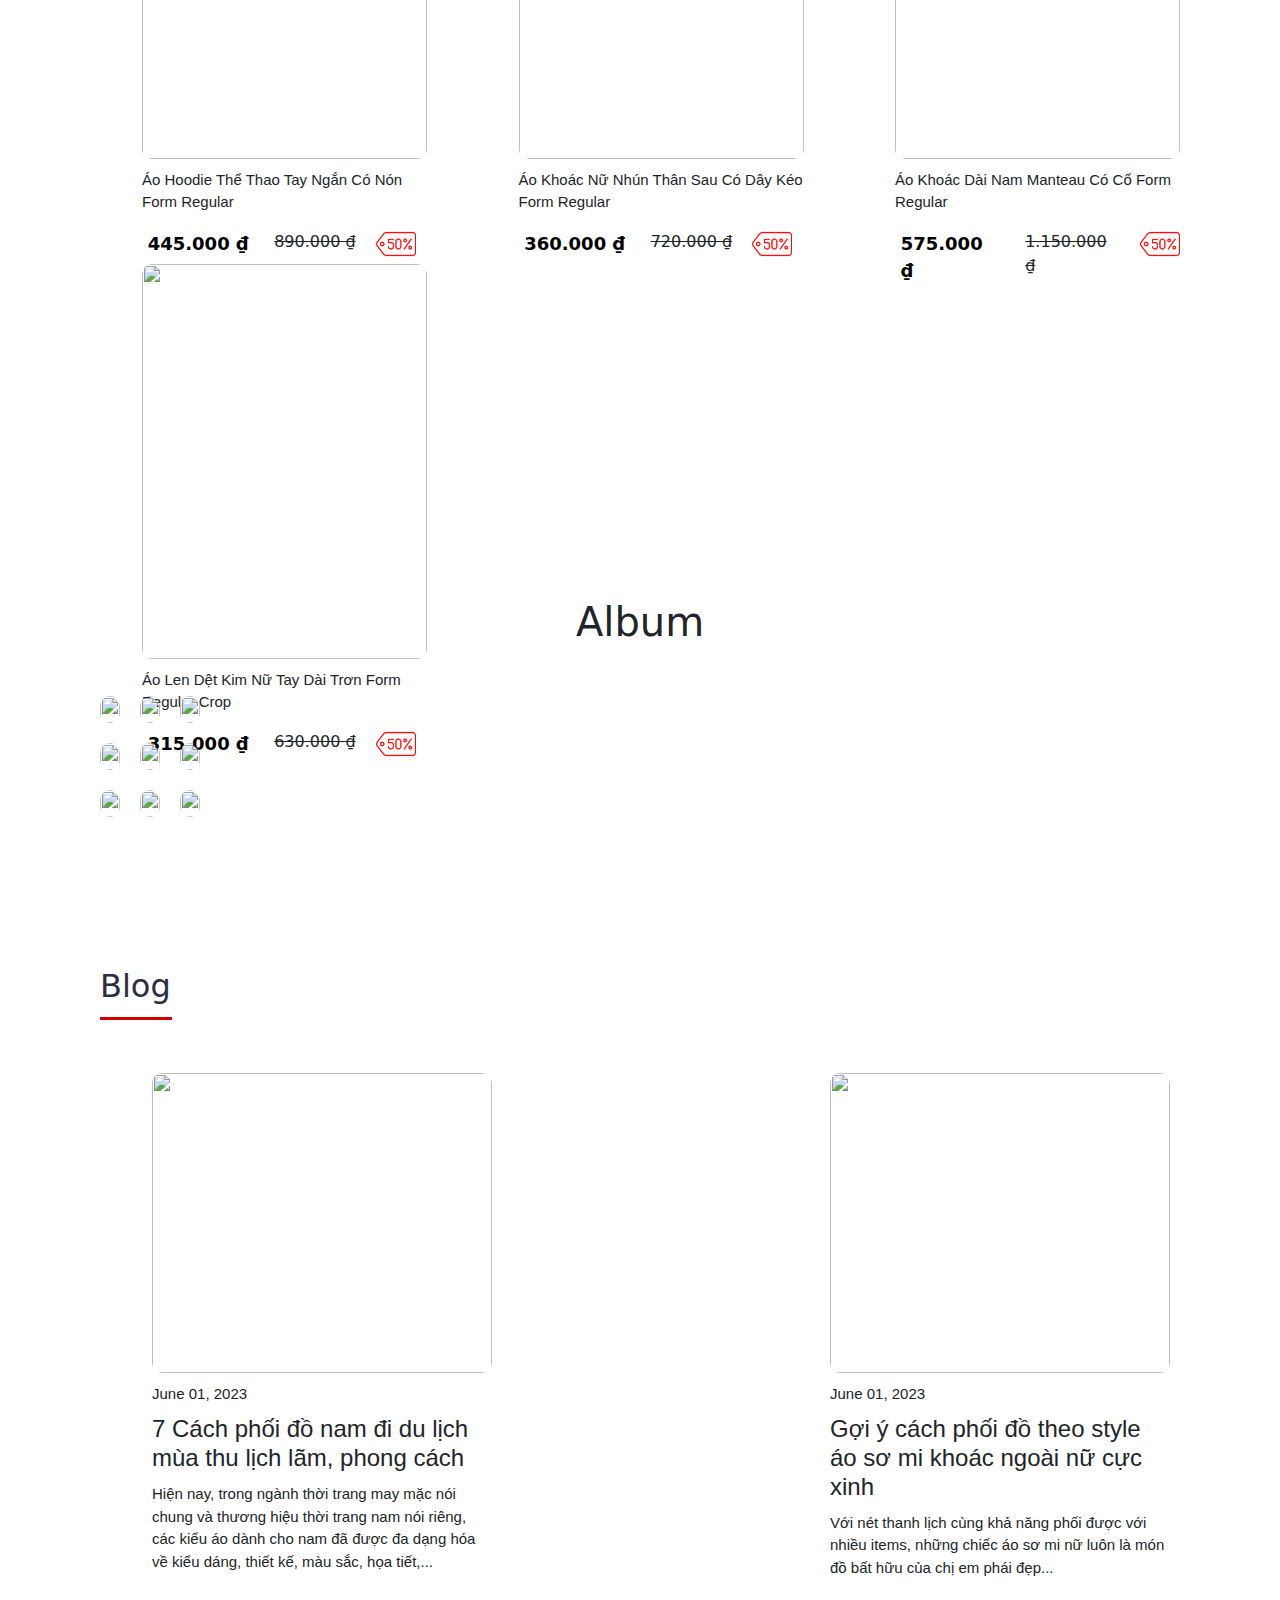
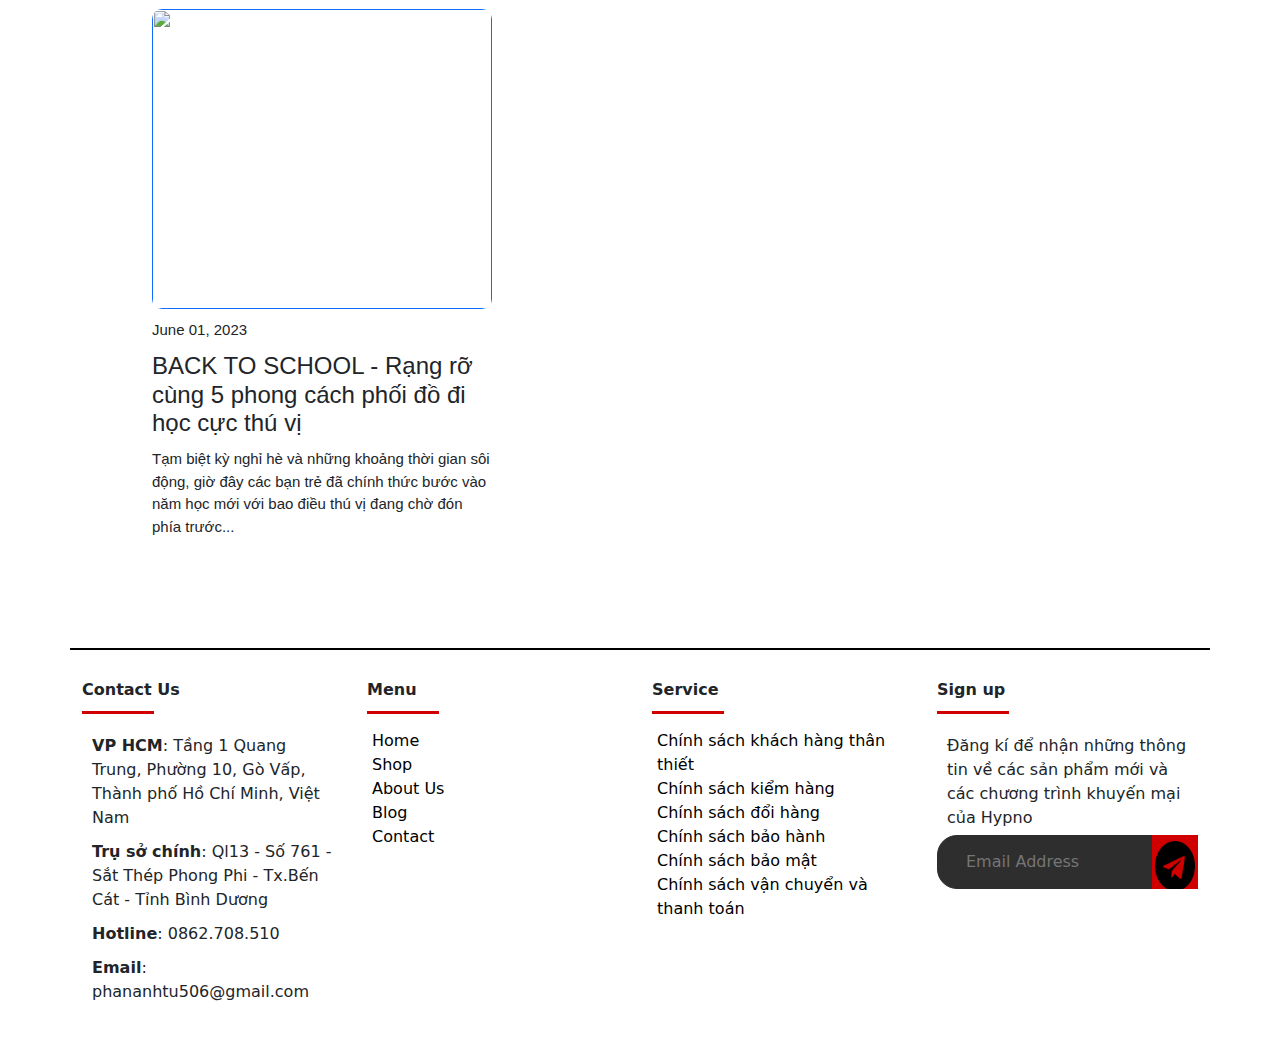
==== commit d48e9a25: "project" ====
--- a/Trang Chủ/index.html
+++ b/Trang Chủ/index.html
@@ -5,6 +5,7 @@
     <meta name="viewport" content="width=device-width, initial-scale=1.0" />
     <title>NIKE STORE</title>
     <link rel="stylesheet" href="./style1.css" />
+    <link rel="stylesheet" href="./style2.css" />
     <link rel="shortcut icon" href="/Image/nike.png" type="image/x-icon" />
     <link
       href="https://cdn.jsdelivr.net/npm/bootstrap@5.2.1/dist/css/bootstrap.min.css"
@@ -17,244 +18,214 @@
       href="https://cdn.jsdelivr.net/npm/bootstrap@5.3.2/dist/css/bootstrap.min.css"
     />
     <script src="https://cdn.jsdelivr.net/npm/bootstrap@5.3.2/dist/js/bootstrap.bundle.min.js"></script>
-    <link
-      rel="stylesheet"
-      href="https://cdn.jsdelivr.net/npm/purecss@3.0.0/build/base-min.css"
-    />
+
     <link rel="stylesheet" href="/index.css" />
     <link rel="stylesheet" href="./responsive.css" />
   </head>
+  <style></style>
   <body>
-    <header>
-      <h1 id="logo">Hypno</h1>
-      <nav>
-        <div style="color: rgb(134, 102, 42)">Home</div>
-        <div>
-          <p>Shop <i class="fa-solid fa-chevron-down"></i></p>
-          <ul>
-            <li></li>
-            <li>Best Sellers</li>
+    <!-- Menu Topp -->
+    <header class="header">
+      <div class="header__inner animationTop delay-1">
+        <h1 id="logo">Hypno</h1>
+        <nav class="nav">
+          <ul class="primary-menu-sec">
+            <li><a href="#">Home</a></li>
+            <li><a href="">Shop</a></li>
+            <li><a href="#">About Us</a></li>
+            <li><a href="#">Blog</a></li>
+            <li><a href="#">Contact</a></li>
           </ul>
-        </div>
-        <div>
-          <p>About Us <i class="fa-solid fa-chevron-down"></i></p>
-          <ul>
-            <li>FAQ</li>
-            <li>Blogs</li>
-          </ul>
-        </div>
-        <div id="contact">Contact</div>
+        </nav>
+        <div class="thanhcongcu">
+          <img
+            src="/Image/search.png"
+            width="30"
+            height="30"
+            style="margin-right: 20px"
+          />
+          <img src="/Image/shopping-cart.png" width="30" height="30" alt="" />
+        </div>
+      </div>
+
+      <!-- For Menu phone -->
+      <nav
+        class="navbar bg-body-tertiary navbar-expand-lg fixed-top"
+        id="nav_phone"
+      >
+        <div class="container-fluid">
+          <h1 id="logo">Hypno</h1>
+          <button
+            class="navbar-toggler"
+            type="button"
+            data-bs-toggle="offcanvas"
+            data-bs-target="#offcanvasNavbar"
+            aria-controls="offcanvasNavbar"
+            aria-label="Toggle navigation"
+          >
+            <span class="navbar-toggler-icon"></span>
+          </button>
+          <div
+            class="offcanvas offcanvas-end"
+            tabindex="-1"
+            id="offcanvasNavbar"
+            aria-labelledby="offcanvasNavbarLabel"
+          >
+            <div class="offcanvas-header">
+              <h5 class="offcanvas-title" id="offcanvasNavbarLabel">
+                Welcome to Hypnos!
+              </h5>
+              <button
+                type="button"
+                class="btn-close"
+                data-bs-dismiss="offcanvas"
+                aria-label="Close"
+              ></button>
+            </div>
+            <div class="offcanvas-body">
+              <ul class="navbar-nav justify-content-end flex-grow-1 pe-3">
+                <li class="nav-item">
+                  <a class="nav-link active" aria-current="page" href="#"
+                    >Home</a
+                  >
+                </li>
+                <li class="nav-item">
+                  <a class="nav-link" href="#">Shop</a>
+                </li>
+                <li class="nav-item dropdown" id="dropdown">
+                  <a
+                    class="nav-link dropdown-toggle"
+                    href="#"
+                    role="button"
+                    data-bs-toggle="dropdown"
+                    aria-expanded="false"
+                  >
+                    About Us
+                  </a>
+                  <ul class="dropdown-menu">
+                    <li><a class="dropdown-item" href="#">Action</a></li>
+                    <li>
+                      <a class="dropdown-item" href="#">Another action</a>
+                    </li>
+                    <li>
+                      <hr class="dropdown-divider" />
+                    </li>
+                    <li>
+                      <a class="dropdown-item" href="#">Something else here</a>
+                    </li>
+                  </ul>
+                </li>
+              </ul>
+              <input
+                class="form-control me-2"
+                type="search"
+                placeholder="Search"
+                aria-label="Search"
+              />
+            </div>
+          </div>
+        </div>
       </nav>
-      <div id="search">
-        <img src="/assets/Search.png" id="search_icon" /><br />
-        <div>
-          <div class="form-control">
-            <input
-              class="input input-alt"
-              placeholder="Type something intelligent"
-              required=""
-              type="text"
-            />
-            <span class="input-border input-border-alt"></span>
-          </div>
-        </div>
-      </div>
-      <img src="/assets/Bag.png" id="cart" />
+      <!-- End Menu Phone -->
     </header>
-    <!-- B   A   N   N   E   R   1 -->
-    <section id="banner1">
-      <div id="carouselId" class="carousel slide" data-bs-ride="carousel">
-        <ol class="carousel-indicators">
-          <li
-            data-bs-target="#carouselId"
-            data-bs-slide-to="0"
-            class="active"
-            aria-current="true"
-            aria-label="First slide"
-          ></li>
-          <li
-            data-bs-target="#carouselId"
-            data-bs-slide-to="1"
-            aria-label="Second slide"
-          ></li>
-        </ol>
-        <div class="carousel-inner" role="listbox">
-          <div class="carousel-item active">
-            <main id="page1">
-              <img src="/assets/4416301800_2_1_1.png" id="pic1" />
-              <div>
-                <h1>The 23's Autumn</h1>
-                <p>
-                  The anticipated collection is finally arrived to embrace this
-                  year's autumn
-                </p>
-                <br />
-                <div id="btn_page1">GRAB YOURS!</div>
-              </div>
-              <img src="/assets/8281845401_2_1_1.jpg" id="pic2" />
-            </main>
-          </div>
-          <div class="carousel-item">
-            <main id="page2">
-              <div>
-                <h1>Grab Life by The Shirt!</h1>
-                <p>
-                  A stylish and comfortable collection, perfect for any
-                  occasion.
-                </p>
-                <button id="btn_page2">Learn More</button>
-              </div>
-            </main>
-          </div>
-        </div>
-        <button
-          class="carousel-control-prev"
-          type="button"
-          data-bs-target="#carouselId"
-          data-bs-slide="prev"
-        >
-          <span class="carousel-control-prev-icon" aria-hidden="true"></span>
-          <span class="visually-hidden">Previous</span>
-        </button>
-        <button
-          class="carousel-control-next"
-          type="button"
-          data-bs-target="#carouselId"
-          data-bs-slide="next"
-        >
-          <span class="carousel-control-next-icon" aria-hidden="true"></span>
-          <span class="visually-hidden">Next</span>
-        </button>
-      </div>
-    </section>
-    <!-- B   A   N   N   E   R   2 -->
-    <section id="banner2">
-      <div>
-        <img src="/assets/Home.png" />
-        <h1>
-          ON TIME <br />
-          <strong>FREE</strong> SHIPPING
-        </h1>
-      </div>
-      <div>
-        <img src="/assets/Wallet.png" />
-        <h1>
-          WORTH <br />
-          THE PRICE
-        </h1>
-      </div>
-      <div>
-        <img src="/assets/Tick Square.png" />
-        <h1>
-          PREMIUM <br />
-          QUALITIES
-        </h1>
-      </div>
-    </section>
-    <!-- B   A   N   N   E   R   3 -->
-    <section id="banner3">
-      <h1>Welcome To Hypno</h1>
-      <h6>Popular</h6>
-      <main id="top_banner3">
-        <div id="tshirt" class="category">
-          <img src="/assets/5.jpg" alt="" />
-          <h2>Exclusive T-shirt</h2>
-          <div class="sub_content">
-            <p>
-              Discount up to 40% <br />
-              21/9 - 1/10
-            </p>
-          </div>
-        </div>
-        <div id="collections" class="category">
-          <img src="/assets/6.jpg" alt="" />
-          <h2>Unisex Collection</h2>
-          <div class="sub_content">
-            <p>
-              Discount up to 30% <br />
-              21/9 - 1/10
-            </p>
-          </div>
-        </div>
-      </main>
-      <div id="bottom_banner3">
-        <div id="new_arrivals" class="category">
-          <img src="/assets/7.jpg" alt="" />
-          <h2>New Arrivals</h2>
-          <div class="sub_content">
-            <p>
-              Discount up to 5% <br />
-              21/9 - 1/10
-            </p>
-          </div>
-        </div>
-        <div id="trendy" class="category">
-          <img src="/assets/8.jpeg" alt="" />
-          <h2>Trendy</h2>
-          <div class="sub_content">
-            <p>
-              Discount up to 10% <br />
-              21/9 - 1/10
-            </p>
-          </div>
-        </div>
-      </div>
-    </section>
-    <!-- B   A   N   N   E   R   4 -->
-    <section id="banner4">
-      <div id="top_banner4">
-        <aside class="slideIn left" id="l_banner4">
-          <h5>New Collection>></h5>
-        </aside>
-        <div id="logo_collection" style="justify-self: center">
-          <h1 style="margin-top: 3%">Autmn</h1>
-          <h1 style="margin-left: 13%">Collection</h1>
-        </div>
-        <aside class="slideIn right" id="r_banner4"><h5>Learn more</h5></aside>
-        <script src="./index.js"></script>
-      </div>
-      <main class="list_banner">
-        <div class="product_banner">
-          <img
-            src="https://routine.vn/media/catalog/product/cache/d0cf4470db45e8932c69fc124d711a7e/q/u/quan-nu-10f23pknw002_brown_5__1.jpg"
-            alt=""
-          />
-          <p>Quần Sweatpants Nữ Nỉ Túi Ốp Trước Ống Rộng Form Wide Leg</p>
-          <span style="color: #000000; font-size: 18px"><b>569.000 ₫</b></span>
-        </div>
-        <div class="product_banner">
-          <img
-            src="https://routine.vn/media/catalog/product/cache/5de180fdba0e830d350bd2803a0413e8/a/o/ao-nam-10f23swe001_blue_1__1.jpg"
-            alt=""
-          />
-          <p>Áo Sweater Nam Basic Cổ Tròn Nhãn Trang Trí Form Regular</p>
-          <span style="color: #000000; font-size: 18px"><b>549.000 ₫</b></span>
-        </div>
-        <div class="product_banner">
-          <img
-            src="https://routine.vn/media/catalog/product/cache/5de180fdba0e830d350bd2803a0413e8/1/0/10f21jac022-whitesand-1_5.jpg"
-            alt=""
-          />
-          <p>Áo Khoác Nhung Nam Cotton Form Regular</p>
-          <span style="color: #000000; font-size: 18px"><b>575.000 ₫</b></span>
-        </div>
-        <div class="product_banner">
-          <img
-            src="https://routine.vn/media/catalog/product/cache/5de180fdba0e830d350bd2803a0413e8/l/i/liqui0913_4.jpg"
-            alt=""
-          />
-          <p>Áo Khoác Chần Bông Nữ Tay Cong Form Regular</p>
-          <span style="color: #000000; font-size: 18px"><b>475.000 ₫</b></span>
-        </div>
-      </main>
-    </section>
-    <!-- B   A   N   N   E   R   5 -->
+    <div id="background__shop">
+      <div class="row__top">
+        <div class="col-50 text___left">
+          <p
+            class="title__sub animationTop delay-2"
+            style="color: #232d3f; font-size: 25px; position: relative"
+          >
+            Fashion style
+          </p>
+          <h1 class="animationTop delay-3">Streetwear</h1>
+          <p class="animationTop delay-4" style="font-size: 20px">
+            Streetwear fashion is not limited by any framework or rules, so the
+            wearer can freely be creative and affirm their strong personality.
+          </p>
+          <a
+            href="https://www.nike.com/vn/"
+            class="btn-style-one animationTop delay-5"
+            >View Shop</a
+          >
+        </div>
+        <div class="col-50 animationTop delay-6">
+          <img src="/Image/t-shirt-306168_1920.png" alt="" />
+        </div>
+      </div>
+    </div>
+    <div id="welcome_shop">
+      <div class="trending_shop">
+        <h2 style="color: #2b2d42; position: relative">Trending</h2>
+        <ul class="products_trending">
+          <li>
+            <div class="product_item">
+              <div class="product_top">
+                <a href="http://"
+                  ><img
+                    src="https://routine.vn/media/catalog/product/cache/d0cf4470db45e8932c69fc124d711a7e/q/u/quan-nu-10f23pknw002_brown_5__1.jpg"
+                    alt=""
+                /></a>
+                <p>Quần Sweatpants Nữ Nỉ Túi Ốp Trước Ống Rộng Form Wide Leg</p>
+                <span style="color: #000000; font-size: 18px"
+                  ><b>569.000 ₫</b></span
+                >
+              </div>
+            </div>
+          </li>
+          <li>
+            <div class="product_item">
+              <div class="product_top">
+                <a href="http://"
+                  ><img
+                    src="https://routine.vn/media/catalog/product/cache/5de180fdba0e830d350bd2803a0413e8/a/o/ao-nam-10f23swe001_blue_1__1.jpg"
+                    alt=""
+                /></a>
+                <p>Áo Sweater Nam Basic Cổ Tròn Nhãn Trang Trí Form Regular</p>
+                <span style="color: #000000; font-size: 18px"
+                  ><b>549.000 ₫</b></span
+                >
+              </div>
+            </div>
+          </li>
+          <li>
+            <div class="product_item">
+              <div class="product_top">
+                <a href="http://"
+                  ><img
+                    src="https://routine.vn/media/catalog/product/cache/5de180fdba0e830d350bd2803a0413e8/1/0/10f21jac022-whitesand-1_5.jpg"
+                    alt=""
+                /></a>
+                <p>Áo Khoác Nhung Nam Cotton Form Regular</p>
+                <span style="color: #000000; font-size: 18px"
+                  ><b>575.000 ₫</b></span
+                >
+              </div>
+            </div>
+          </li>
+          <li>
+            <div class="product_item">
+              <div class="product_top">
+                <a href="http://"
+                  ><img
+                    src="https://routine.vn/media/catalog/product/cache/5de180fdba0e830d350bd2803a0413e8/l/i/liqui0913_4.jpg"
+                    alt=""
+                /></a>
+                <p>Áo Khoác Chần Bông Nữ Tay Cong Form Regular</p>
+                <span style="color: #000000; font-size: 18px"
+                  ><b>475.000 ₫</b></span
+                >
+              </div>
+            </div>
+          </li>
+        </ul>
+      </div>
+    </div>
     <section id="banner5">
       <div id="img_banner5" style="background-color: red; padding: 50px 50px">
         <img src="/assets/t-shirt-34481_1920.png" width="500" height="500" />
       </div>
       <main>
-        <p style="color: #232d3f; font-size: 25px">About Us</p>
+        <h2 style="color: #232d3f; font-size: 25px">About Us</h2>
         <div
           style="
             height: 3px;
@@ -275,58 +246,77 @@
         <a href="https://www.nike.com/vn/">View Shop</a>
       </main>
     </section>
-    <!-- B   A   N   N   E   R   6 -->
     <div id="new_shop">
       <div class="new__shop" style="padding-top: 50px">
         <h2 style="color: #2b2d42; position: relative">New</h2>
-        <main class="list_banner">
-          <div class="product_banner">
-            <img
-              src="https://routine.vn/media/catalog/product/cache/5de180fdba0e830d350bd2803a0413e8/1/0/10s23shlw024_black_1_.jpg"
-              alt=""
-            />
-            <p>Áo Sơ Mi Nữ Tay Dài Coffee Xếp Ly Sau Form Loose</p>
-            <span style="color: #000000; font-size: 18px"
-              ><b>540.000 ₫</b></span
-            >
-          </div>
-          <div class="product_banner">
-            <img
-              src="https://routine.vn/media/catalog/product/cache/5de180fdba0e830d350bd2803a0413e8/1/0/10s23tss062-ao-thun_2__3.jpg"
-              alt=""
-            />
-            <p>Áo Thun Nam Tay Ngắn Vải Coffee In Chữ Form Loose</p>
-            <span style="color: #000000; font-size: 18px"
-              ><b>490.000 ₫</b></span
-            >
-          </div>
-          <div class="product_banner">
-            <img
-              src="https://routine.vn/media/catalog/product/cache/5de180fdba0e830d350bd2803a0413e8/a/o/ao-unisex-10f23hodu003_brown_1__2.jpg"
-              alt=""
-            />
-            <p>Áo Hoodie Unisex Tay Dài Có Túi Mũ In Hình Form Loose</p>
-            <span style="color: #000000; font-size: 18px"
-              ><b>575.000 ₫</b></span
-            >
-          </div>
-          <div class="product_banner">
-            <img
-              src="https://routine.vn/media/catalog/product/cache/5de180fdba0e830d350bd2803a0413e8/1/0/10f22jacw012_beige-ao-khoac-nu_1__2.jpg"
-              alt=""
-            />
-            <p>Áo Khoác Nữ Cổ Vest Tay Dài Form Regular Crop</p>
-            <span style="color: #000000; font-size: 18px"
-              ><b>540.000 ₫</b></span
-            >
-          </div>
-        </main>
+        <ul class="products_trending">
+          <li>
+            <div class="product_item">
+              <div class="product_top">
+                <a href="http://"
+                  ><img
+                    src="https://routine.vn/media/catalog/product/cache/5de180fdba0e830d350bd2803a0413e8/1/0/10s23shlw024_black_1_.jpg"
+                    alt=""
+                /></a>
+                <p>Áo Sơ Mi Nữ Tay Dài Coffee Xếp Ly Sau Form Loose</p>
+                <span style="color: #000000; font-size: 18px"
+                  ><b>540.000 ₫</b></span
+                >
+                <!-- <h4 class="icon__new">PAT</h4> -->
+              </div>
+            </div>
+          </li>
+          <li>
+            <div class="product_item">
+              <div class="product_top">
+                <a href="http://"
+                  ><img
+                    src="https://routine.vn/media/catalog/product/cache/5de180fdba0e830d350bd2803a0413e8/1/0/10s23tss062-ao-thun_2__3.jpg"
+                    alt=""
+                /></a>
+                <p>Áo Thun Nam Tay Ngắn Vải Coffee In Chữ Form Loose</p>
+                <span style="color: #000000; font-size: 18px"
+                  ><b>490.000 ₫</b></span
+                >
+              </div>
+            </div>
+          </li>
+          <li>
+            <div class="product_item">
+              <div class="product_top">
+                <a href="http://"
+                  ><img
+                    src="https://routine.vn/media/catalog/product/cache/5de180fdba0e830d350bd2803a0413e8/a/o/ao-unisex-10f23hodu003_brown_1__2.jpg"
+                    alt=""
+                /></a>
+                <p>Áo Hoodie Unisex Tay Dài Có Túi Mũ In Hình Form Loose</p>
+                <span style="color: #000000; font-size: 18px"
+                  ><b>575.000 ₫</b></span
+                >
+              </div>
+            </div>
+          </li>
+          <li>
+            <div class="product_item">
+              <div class="product_top">
+                <a href="http://"
+                  ><img
+                    src="https://routine.vn/media/catalog/product/cache/5de180fdba0e830d350bd2803a0413e8/1/0/10f22jacw012_beige-ao-khoac-nu_1__2.jpg"
+                    alt=""
+                /></a>
+                <p>Áo Khoác Nữ Cổ Vest Tay Dài Form Regular Crop</p>
+                <span style="color: #000000; font-size: 18px"
+                  ><b>540.000 ₫</b></span
+                >
+              </div>
+            </div>
+          </li>
+        </ul>
       </div>
     </div>
-    <!-- B   A   N   N   E   R   7 -->
     <div id="footer_sale">
       <div class="header__background">
-        <div style="padding: 30px 30px" class="text__right header">
+        <div style="padding: 30px 30px" class="text__right header__top">
           <p style="color: red; font-size: 35px">|Saving 50%</p>
           <h1
             class="animationTop delay-3"
@@ -344,66 +334,160 @@
             >Buy Now</a
           >
         </div>
-        <div class="img__left__sale header"></div>
+        <div class="img__left__sale header__top"></div>
       </div>
     </div>
-    <!-- B   A   N   N   E   R   8 -->
-    <div id="sale_shop">
+    <div id="sale_shop" style="height: 100vh">
       <div class="sale__shop" style="padding-top: 50px">
         <h2 style="color: #2b2d42; position: relative">Sale 50%</h2>
-        <main class="list_banner">
-          <div class="product_banner">
-            <img
-              src="https://routine.vn/media/catalog/product/cache/5de180fdba0e830d350bd2803a0413e8/1/0/10f21hoda001_2__2.jpg"
-              alt=""
-            />
-            <p>Áo Sơ Mi Nữ Tay Dài Coffee Xếp Ly Sau Form Loose</p>
-            <div class="price_banner8" style="color: #000000; font-size: 18px">
-              <b>445.000 ₫</b>
-              <p>890.000</p>
-              <img src="/Image/50-percent.png" alt="">
-            </div>
-          </div>
-          <div class="product_banner">
-            <img
-              src="https://routine.vn/media/catalog/product/cache/5de180fdba0e830d350bd2803a0413e8/1/0/10f21jacw017_-_black-4_1.jpg"
-              alt=""
-            />
-            <p>Áo Thun Nam Tay Ngắn Vải Coffee In Chữ Form Loose</p>
-            <div class="price_banner8" style="color: #000000; font-size: 18px">
-              <b>360.000 ₫</b>
-              <p>720.000</p>
-              <img src="/Image/50-percent.png" alt="">
-            </div>
-          </div>
-          <div class="product_banner">
-            <img
-              src="https://routine.vn/media/catalog/product/cache/5de180fdba0e830d350bd2803a0413e8/1/0/10f21jac006-3_1.jpg"
-              alt=""
-            />
-            <p>Áo Hoodie Unisex Tay Dài Có Túi Mũ In Hình Form Loose</p>
-            <div class="price_banner8" style="color: #000000; font-size: 18px">
-              <b>575.000 ₫</b>
-              <p>1.150.000</p>
-              <img src="/Image/50-percent.png" alt="">
-            </div>
-          </div>
-          <div class="product_banner">
-            <img
-              src="https://routine.vn/media/catalog/product/cache/5de180fdba0e830d350bd2803a0413e8/a/o/ao-len-nu-10f22kniw010_pink_3_1_3.jpg"
-              alt=""
-            />
-            <p>Áo Khoác Nữ Cổ Vest Tay Dài Form Regular Crop</p>
-            <div class="price_banner8" style="color: #000000; font-size: 18px">
-              <b>315.000 ₫</b>
-              <p>630.000</p>
-              <img src="/Image/50-percent.png" alt="">
-            </div>
-          </div>
-        </main>
+        <ul class="products_trending">
+          <li>
+            <div class="product_item">
+              <div class="product_top">
+                <a href="http://"
+                  ><img
+                    src="https://routine.vn/media/catalog/product/cache/5de180fdba0e830d350bd2803a0413e8/1/0/10f21hoda001_2__2.jpg"
+                    alt=""
+                /></a>
+                <p>Áo Hoodie Thể Thao Tay Ngắn Có Nón Form Regular</p>
+                <div class="sale_icon" style="display: flex">
+                  <span
+                    style="
+                      color: #000000;
+                      font-size: 18px;
+                      padding-right: 20px;
+                      padding-top: 6px;
+                    "
+                    ><b>445.000 ₫</b></span
+                  >
+                  <span
+                    style="
+                      text-decoration: line-through;
+                      padding-top: 6px;
+                      padding-right: 20px;
+                    "
+                    >890.000 ₫</span
+                  >
+                  <img
+                    src="/Image/50-percent.png"
+                    style="width: 40px; height: 40px"
+                    alt=""
+                  />
+                </div>
+              </div>
+            </div>
+          </li>
+          <li>
+            <div class="product_item">
+              <div class="product_top">
+                <a href="http://"
+                  ><img
+                    src="https://routine.vn/media/catalog/product/cache/5de180fdba0e830d350bd2803a0413e8/1/0/10f21jacw017_-_black-4_1.jpg"
+                    alt=""
+                /></a>
+                <p>Áo Khoác Nữ Nhún Thân Sau Có Dây Kéo Form Regular</p>
+                <div class="sale_icon" style="display: flex">
+                  <span
+                    style="
+                      color: #000000;
+                      font-size: 18px;
+                      padding-right: 20px;
+                      padding-top: 6px;
+                    "
+                    ><b>360.000 ₫</b></span
+                  >
+                  <span
+                    style="
+                      text-decoration: line-through;
+                      padding-top: 6px;
+                      padding-right: 20px;
+                    "
+                    >720.000 ₫</span
+                  >
+                  <img
+                    src="/Image/50-percent.png"
+                    style="width: 40px; height: 40px"
+                    alt=""
+                  />
+                </div>
+              </div>
+            </div>
+          </li>
+          <li>
+            <div class="product_item">
+              <div class="product_top">
+                <a href="http://"
+                  ><img
+                    src="https://routine.vn/media/catalog/product/cache/5de180fdba0e830d350bd2803a0413e8/1/0/10f21jac006-3_1.jpg"
+                    alt=""
+                /></a>
+                <p>Áo Khoác Dài Nam Manteau Có Cổ Form Regular</p>
+                <div class="sale_icon" style="display: flex">
+                  <span
+                    style="
+                      color: #000000;
+                      font-size: 18px;
+                      padding-right: 20px;
+                      padding-top: 6px;
+                    "
+                    ><b>575.000 ₫</b></span
+                  >
+                  <span
+                    style="
+                      text-decoration: line-through;
+                      padding-top: 6px;
+                      padding-right: 20px;
+                    "
+                    >1.150.000 ₫</span
+                  >
+                  <img
+                    src="/Image/50-percent.png"
+                    style="width: 40px; height: 40px"
+                    alt=""
+                  />
+                </div>
+              </div>
+            </div>
+          </li>
+          <li>
+            <div class="product_item">
+              <div class="product_top">
+                <a href="http://"
+                  ><img
+                    src="https://routine.vn/media/catalog/product/cache/5de180fdba0e830d350bd2803a0413e8/a/o/ao-len-nu-10f22kniw010_pink_3_1_3.jpg"
+                    alt=""
+                /></a>
+                <p>Áo Len Dệt Kim Nữ Tay Dài Trơn Form Regular Crop</p>
+                <div class="sale_icon" style="display: flex">
+                  <span
+                    style="
+                      color: #000000;
+                      font-size: 18px;
+                      padding-right: 20px;
+                      padding-top: 6px;
+                    "
+                    ><b>315.000 ₫</b></span
+                  >
+                  <span
+                    style="
+                      text-decoration: line-through;
+                      padding-top: 6px;
+                      padding-right: 20px;
+                    "
+                    >630.000 ₫</span
+                  >
+                  <img
+                    src="/Image/50-percent.png"
+                    style="width: 40px; height: 40px"
+                    alt=""
+                  />
+                </div>
+              </div>
+            </div>
+          </li>
+        </ul>
       </div>
     </div>
-    <!-- B   A   N   N   E   R   9 -->
     <div id="ig_shop">
       <div class="ig__shop"></div>
       <h1 style="text-align: center; margin-bottom: 50px">Album</h1>
@@ -629,5 +713,6 @@
       integrity="sha384-7VPbUDkoPSGFnVtYi0QogXtr74QeVeeIs99Qfg5YCF+TidwNdjvaKZX19NZ/e6oz"
       crossorigin="anonymous"
     ></script>
+    <script src="./index.js"></script>
   </body>
 </html>
--- a/Trang Chủ/style1.css
+++ b/Trang Chủ/style1.css
@@ -3,9 +3,6 @@
   box-sizing: border-box;
   margin: 0;
   padding: 0;
-  /* font-family: "Cherry Bomb One", cursive;
-  font-family: "Cormorant Upright", serif;
-  font-family: "Noto Sans JP", sans-serif; */
 }
 html {
   scroll-behavior: smooth;
@@ -25,46 +22,7 @@
   justify-content: center;
   z-index: 2;
 }
-/* #wrap {
-  width: 100%;
-  position: relative;
-  height: 100vh;
-}
-.main__menu {
-  display: flex;
-  width: 100%;
-  height: 30px;
-  align-items: center;
-  background-color: #fff;
-  opacity: 0.9;
-  padding: 45px 250px;
-  z-index: 99;
-} */
-/* .main_menu .logo_top {
-    font-size: 40px;
-    font-weight: 800;
-    font-family: "Segoe UI", Tahoma, Geneva, Verdana, sans-serif;
-    text-decoration: none;
-    color: black;
-  } */
-/* nav {
-  flex: 1;
-  text-align: right;
-}
-nav ul li {
-  list-style: none;
-  margin-left: 50px;
-  display: inline-block;
-}
-nav ul li a {
-  position: relative;
-  font-size: 15px;
-  text-decoration: none;
-  color: black;
-  font-weight: 500;
-  transition: 0.6s;
-  text-transform: uppercase;
-} */
+
 a::after {
   content: "";
   position: absolute;
@@ -75,69 +33,6 @@
   bottom: -10px;
   transition: 0.3s;
 }
-/* .main__menu a:hover::after {
-  width: 100%;
-} */
-/* .slider {
-  width: 1300px;
-  max-width: 100vw;
-  height: 728px;
-  margin: auto;
-  position: relative;
-}
-.list {
-  position: absolute;
-  top: 0;
-  left: 0;
-  height: 100%;
-  display: flex;
-  width: max-content;
-  transition: 1s;
-}
-.list img {
-  width: 1300px;
-  max-width: 100vw;
-  height: 100%;
-  object-fit: cover;
-}
-.buttons {
-  position: absolute;
-  top: 45%;
-  left: 5%;
-  width: 90%;
-  display: flex;
-  justify-content: space-between;
-}
-.buttons button {
-  width: 50px;
-  height: 50px;
-  border-radius: 50%;
-  background-color: #ff3c78;
-  color: #fff;
-  border: none;
-}
-.dots {
-  position: absolute;
-  bottom: 10px;
-  color: #fff;
-  left: 0;
-  width: 100%;
-  padding: 0;
-  margin: 0;
-  display: flex;
-  justify-content: center;
-}
-.dots li {
-  list-style: none;
-  width: 10px;
-  height: 10px;
-  background-color: #fff;
-  margin: 20px;
-  border-radius: 20px;
-}
-.dots li.active {
-  width: 30px;
-} */
 .header__background {
   position: relative;
   width: 100%;
@@ -145,7 +40,7 @@
   display: flex;
   align-items: center;
 }
-.header {
+.header__top {
   flex-basis: 50%;
   padding: 100px 50px;
 }
@@ -170,7 +65,7 @@
   font-size: 20px;
   position: relative;
 }
-/* @keyframes showtop {
+@keyframes showtop {
   from {
     opacity: 0;
     transform: translate(0, 50px);
@@ -201,7 +96,7 @@
 }
 .delay-6 {
   animation-delay: 2s !important;
-} */
+}
 .btn-style-one {
   position: relative;
   display: inline-block;
@@ -223,6 +118,8 @@
   background-color: black;
   color: #ffffff;
 }
+/* End Header  */
+
 #welcome_shop,
 #new_shop,
 #sale_shop,
@@ -234,8 +131,8 @@
   height: auto;
   display: block;
 }
-#welcome_shop h1,
-#about_us h1 {
+
+#welcome_shop h1 {
   font-size: 37px;
   padding-bottom: 5px;
   padding: 40px 0;
@@ -244,6 +141,7 @@
   font-family: Helvetica, Arial, sans-serif;
   text-align: center;
 }
+
 #welcome_shop h2::before,
 #new_shop h2::before,
 #sale_shop h2::before,
@@ -257,11 +155,28 @@
   bottom: -15px;
   background: #d00000;
 }
-.news_stpp {
-  display: flex;
-  width: 100%;
-  justify-content: center;
+
+.product_item img {
+  width: 100%;
+  height: 395px;
+  z-index: 1;
+  border-radius: 10px;
+  transition: all 0.3s ease-in-out;
+}
+.product_item img:hover {
+  transform: scale(1.05) translate(0);
+}
+
+ul.products_trending {
+  display: flex;
+  flex-wrap: wrap;
+  justify-content: space-between;
   padding-top: 50px;
+}
+ul.products_trending li {
+  flex-basis: 25%;
+  padding-left: 10px;
+  list-style: none;
 }
 .product_top p,
 .product_item_blog p {
@@ -306,26 +221,7 @@
 .product_item img:hover {
   transform: scale(1.05) translate(0);
 }
-ul.products_trending {
-  display: flex;
-  flex-wrap: wrap;
-  justify-content: space-between;
-  padding-top: 50px;
-}
-
-ul.products_trending li {
-  flex-basis: 25%;
-  padding-left: 10px;
-  list-style: none;
-}
-/* h4.icon__new {
-  position: absolute;
-  right: 0;
-  top: 0;
-  transform: rotate(270deg);
-  opacity: 0.7;
-  font-size: 20px;
-} */
+/* Css Footer Sale  */
 #footer_sale {
   width: 100%;
   z-index: 1;
@@ -339,10 +235,9 @@
   background-size: cover;
   height: 70%;
 }
-#sale_shop {
-  height: 100vh;
-}
-
+/* End Css Footer Sale  */
+
+/* Css Ig Shop  */
 .ig__shop {
   max-width: 1224px;
   width: 90%;
@@ -364,6 +259,9 @@
   border-radius: 10px;
   object-fit: cover;
 }
+/* End Css Ig Shop  */
+
+/* Css Footer Contact */
 #footer_shop h2 {
   font-size: 16px;
   font-weight: 600;
@@ -406,3 +304,4 @@
   top: 0;
   padding: 5px 2px;
 }
+/* End Css Footer Contact */
--- a/Trang Chủ/style2.css
+++ b/Trang Chủ/style2.css
@@ -0,0 +1,110 @@
+.header {
+  padding: 1rem 5rem;
+  position: fixed;
+  inset: 0 0 auto 0;
+  transition: color 0.3s;
+  z-index: 999;
+  color: #000000;
+}
+.header::before {
+  content: "";
+  position: absolute;
+  inset: 0;
+  background-color: rgba(255, 255, 255, 0.9);
+  -webkit-backdrop-filter: blur(5px);
+  backdrop-filter: blur(5px);
+  transform: scaleY(0);
+  transition: transform 0.3s linear;
+  transform-origin: top center;
+  will-change: transform;
+}
+.header.is-sticky {
+  color: #000;
+}
+.header.is-sticky::before {
+  transform: scaleY(1);
+}
+.header__inner {
+  position: relative;
+  display: flex;
+  align-items: center;
+  justify-content: space-between;
+}
+
+.nav ul {
+  display: flex;
+  align-items: center;
+  position: relative;
+}
+.nav ul li {
+  font-size: 22px;
+  margin-left: 50px;
+  font-family: "Segoe UI", Tahoma, Geneva, Verdana, sans-serif;
+  font-weight: 500;
+  position: relative;
+}
+.nav ul li a {
+  color: #000;
+}
+.primary-menu-sec li ul {
+  position: absolute;
+  left: 0;
+  top: 130%;
+  width: 200px;
+  background-color: #fafafa;
+  list-style: none;
+  padding: 10px;
+  box-shadow: 0px 0px 15px 0px rgba(0, 0, 0, 0.1);
+  opacity: 0;
+  visibility: hidden;
+  transition: all 0.4s ease-in-out;
+}
+ul.primary-menu-sec li:hover ul {
+  opacity: 1;
+  visibility: visible;
+  top: 100%;
+}
+ul.primary-menu-sec a:hover::after {
+  width: 100%;
+}
+ul.primary-menu-sec li ul {
+  flex-direction: column;
+}
+.shop__menu ul li {
+  text-align: left !important;
+}
+ul.primary-menu-sec a::after {
+  content: "";
+  position: absolute;
+  background-color: #ff2222;
+  height: 3px;
+  width: 0;
+  left: 0;
+  bottom: -10px;
+  transition: 0.3s;
+}
+.row__top {
+  display: flex;
+  align-items: center;
+  flex-wrap: wrap;
+  justify-content: space-around;
+}
+.col-50 {
+  flex-basis: 50%;
+  min-width: 300px;
+}
+.col-50 img {
+  padding-top: 150px;
+  padding-left: 100px;
+  width: 80%;
+}
+.text___left {
+  padding-left: 100px;
+  padding-top: 50px;
+}
+.text___left h1 {
+  font-size: 50px;
+  line-height: 60px;
+  margin: 25px 0;
+  margin-top: 30px;
+}
--- a/index.css
+++ b/index.css
@@ -16,20 +16,12 @@
 p {
   margin: 0;
 }
-header {
-  width: 100%;
-  height: 8vh;
-  display: flex;
-  justify-content: space-evenly;
-  align-items: center;
-  box-shadow: 0 -15px 20px 5px black;
-}
 #logo {
   font-family: "Cabin Sketch", cursive;
   font-size: 50px;
   padding-bottom: 0.8%;
 }
-nav {
+#nav_desktop {
   width: 50%;
   height: 100%;
   display: flex;
@@ -37,25 +29,25 @@
   align-items: center;
   font-size: 25px;
 }
-nav div {
+#nav_desktop div {
   width: 200%;
   height: 100%;
   position: relative;
   cursor: pointer;
   display: flex;
   justify-content: space-evenly;
-  align-items: center;
+  margin-top: 2%;
   z-index: 1;
 }
-nav div i {
+#nav_desktop div i {
   font-size: 15px;
 }
-nav div ul {
+#nav_desktop div ul {
   position: absolute;
   line-height: 9vh;
-  width: 13vw;
+  width: 12vw;
   font-size: 18px;
-  margin: 90% 0 0 20%;
+  margin: 25% 0 0 40%;
   padding-left: 10%;
   box-shadow: 0px 10px 20px -20px;
   overflow: hidden;
@@ -64,18 +56,40 @@
   height: 0;
   background-color: white;
 }
-nav div:hover ul {
+#nav_desktop div:hover ul {
   opacity: 1;
   height: auto;
 }
-nav div ul li:hover {
+#nav_desktop div ul li:hover {
   color: rgb(165, 148, 127);
   cursor: pointer;
   z-index: 30;
 }
+/* For Phone */
+#nav_phone {
+  display: none;
+  width: 100vw;
+  flex-wrap: nowrap;
+}
+.container-fluid {
+  width: 100vw;
+}
+#offcanvasNavbar {
+  position: absolute;
+  height: 100vh;
+  width: 80%;
+}
+#dropdown {
+  width: 100%;
+}
+.offcanvas-body input {
+  width: 80%;
+  margin-left: 0.5%;
+}
 #cart {
   height: 80%;
 }
+
 /* S   E   A   R   C   H */
 #search_icon {
   height: 10%;
@@ -114,7 +128,7 @@
 .form-control {
   position: absolute;
   z-index: 2;
-  width: 15vw;
+  width: 16.5vw;
   margin: 0.3% -5%;
   backdrop-filter: blur(7px);
   opacity: 1;
@@ -141,6 +155,7 @@
   display: flex;
   justify-content: center;
   flex-wrap: wrap;
+  padding: 0 !important;
 }
 section {
   width: 90vw;
@@ -268,13 +283,15 @@
   text-align: center;
   font-size: 150%;
 }
+#banner3 main {
+  width: 90%;
+  height: 119vh;
+  display: flex;
+  justify-content: space-between;
+  flex-wrap: wrap;
+}
 #top_banner3,
 #bottom_banner3 {
-  width: 70vw;
-  height: 50vh;
-  display: flex;
-  justify-content: space-between;
-  position: relative;
 }
 #tshirt,
 #trendy {
@@ -288,6 +305,7 @@
   overflow: hidden;
   position: relative;
   margin-top: 2%;
+  height: 55vh;
 }
 .category h2 {
   font-size: 40px;
@@ -307,16 +325,16 @@
 }
 .sub_content {
   text-align: center;
-  margin-top: 50vh;
+  margin-top: 70vh;
   font-size: 26px;
   transition: 0.6s ease;
   color: white;
 }
 .sub_content p {
-  padding-top: 20vh;
+  padding-top: 30vh;
   backdrop-filter: blur(10px);
   background-color: rgba(0, 0, 0, 0.233);
-  height: 50vh;
+  height: 70vh;
 }
 .category:hover h2 {
   margin-top: 0vh;
@@ -375,6 +393,9 @@
   transition: 0.3s ease-in-out;
   border-radius: 10px;
   margin-top: 3%;
+  display: flex;
+  flex-flow: column;
+  justify-content: space-between;
 }
 .product_banner:hover {
   transform: scale(1.05);
@@ -427,17 +448,27 @@
   background-color: black;
 }
 /* B   A   N   N   E   R   6 */
-
+#banner6 {
+  margin-top: 3%;
+}
+#banner6 h2 {
+  margin-left: 1%;
+}
+/* main banner6 -> see .list_product, .product_banner */
 /* B   A   N   N   E   R   8 */
+#banner8 h2 {
+  margin-left: 1%;
+}
 .price_banner8 {
   display: flex;
   align-items: center;
   justify-content: space-between;
   margin: 0 2%;
 }
-.price_banner8 p{
+.price_banner8 p {
   text-decoration: line-through;
-}
-.price_banner8 img{
+  font-size: 18px;
+}
+.price_banner8 img {
   width: 3vw;
-}+}
--- a/Trang Chủ/responsive.css
+++ b/Trang Chủ/responsive.css
@@ -1,61 +1,11 @@
 @media (max-width: 480px) {
-  html {
-    width: 100%;
-  }
-  nav {
+  /* N   A   V   I   G   A   T   I   O   N */
+  #nav_desktop,
+  #search,
+  #cart {
     display: none;
   }
-  /* B   A   N   N   E   R   1 */
-  #page1,
-  #page2 {
-    width: 390px;
-    height: 100%;
-    font-size: smaller;
-  }
-  /* B   A   N   N   E   R   2 */
-  #banner2 {
-    font-size: 37%;
-    height: 10vh;
-  }
-  #banner2 img {
-    width: 30px;
-  }
-  /* B   A   N   N   E   R   3 */
-  #top_banner3,
-  #bottom_banner3 {
-    flex-flow: column;
-    align-items: center;
-  }
-  #top_banner3 > div,
-  #bottom_banner3 > div {
-    width: 300px;
-    font-size: smaller;
-  }
-  /* B   A   N   N   E   R   4 */
-  #top_banner4 {
-    flex-flow: column;
-  }
-  #l_banner4 {
-    display: none;
-  }
-  #logo_collection h1 {
-    font-size: 500%;
-  }
-  #list_banner4 {
-    flex-wrap: wrap;
-  }
-  #product_banner4 {
-    width: 47%;
-    font-size: smaller;
-  }
-  /* B   A   N   N   E   R   5 */
-  #banner5 {
-    height: 500px;
-  }
-  #img_banner5 {
-    display: none;
-  }
-  #banner5 main {
-    width: 100%;
+  #nav_phone {
+    display: block;
   }
 }
